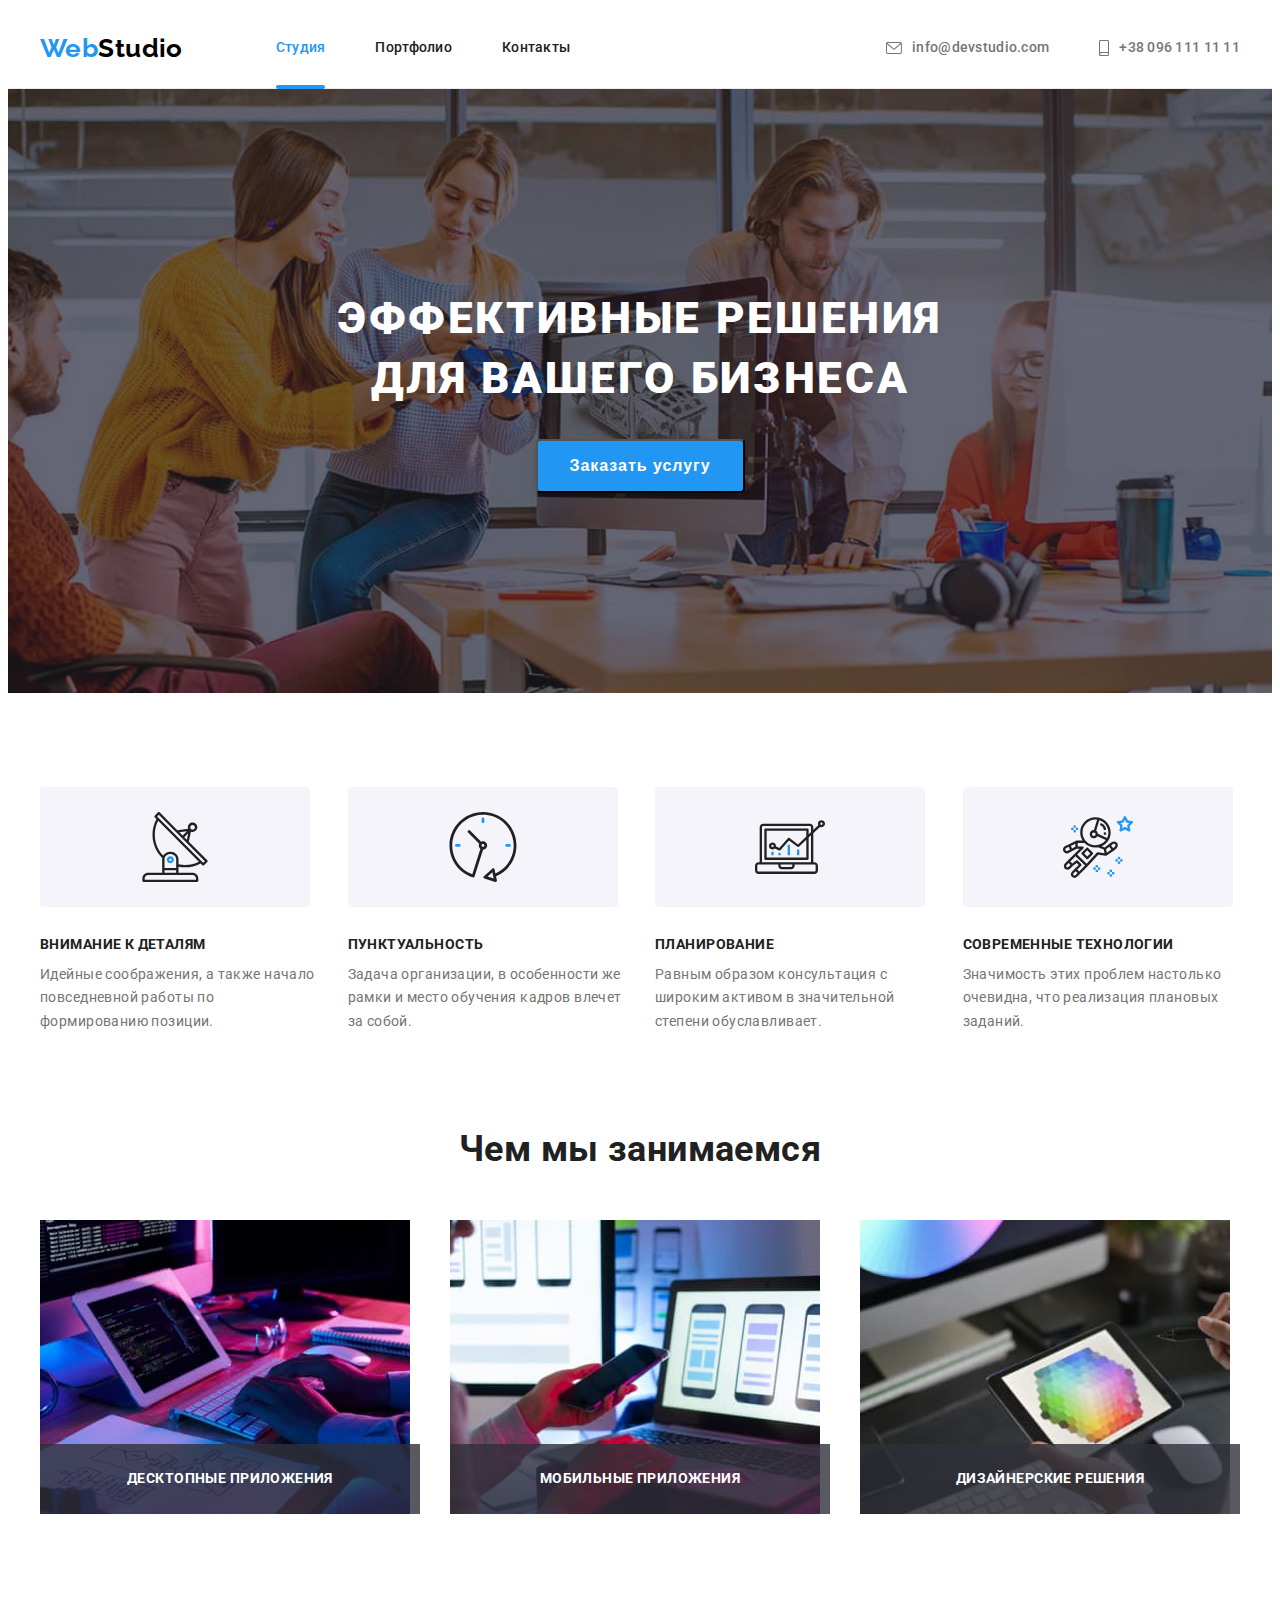
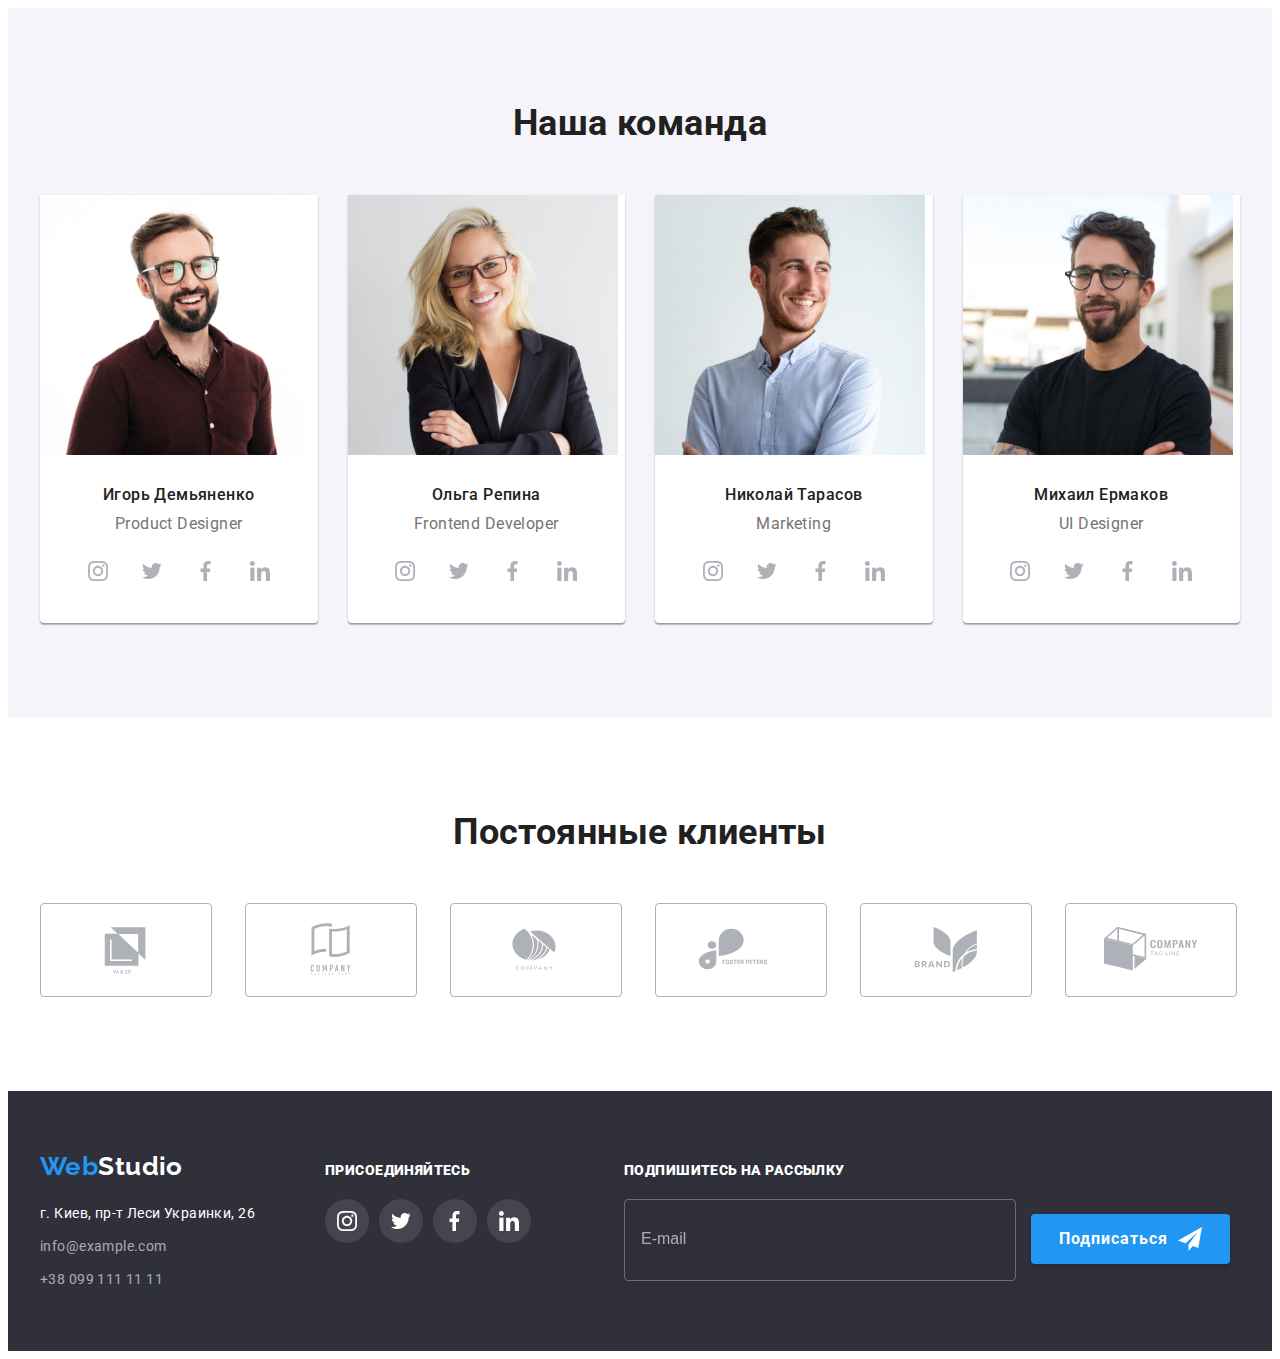
==== index.html @ 6db01004 "add adaptive images" ====
<!DOCTYPE html>
<html lang="ru">
  <head>
    <meta charset="UTF-8" />
    <meta http-equiv="X-UA-Compatible" content="IE=edge" />
    <meta name="viewport" content="width=device-width, initial-scale=1.0" />
    <title>WebStudio</title>
    <link
      rel="stylesheet"
      href="https://cdnjs.cloudflare.com/ajax/libs/animate.css/4.1.1/animate.min.css"
    />
    <link rel="preconnect" href="https://fonts.googleapis.com" />
    <link rel="preconnect" href="https://fonts.gstatic.com" crossorigin />
    <link
      href="https://fonts.googleapis.com/css2?family=Raleway:wght@700&family=Roboto:wght@400;500;700;900&display=swap"
      rel="stylesheet"
    />
    <link
      rel="stylesheet"
      href="https://cdnjs.cloudflare.com/ajax/libs/modern-normalize/1.1.0/modern-normalize.min.css"
      integrity="sha512-wpPYUAdjBVSE4KJnH1VR1HeZfpl1ub8YT/NKx4PuQ5NmX2tKuGu6U/JRp5y+Y8XG2tV+wKQpNHVUX03MfMFn9Q=="
      crossorigin="anonymous"
      referrerpolicy="no-referrer"
    />
    <link rel="stylesheet" href="./css/main.min.css" />
  </head>
  <body>
    <!-- HEADER -->
    <header class="page-header">
      <div class="container">
        <nav class="navigation">
          <a class="header-logo link animate__flip animate__animated" href="#"
            ><span class="accent">Web</span>Studio</a
          >
          <ul class="navigation__list list">
            <li class="navigation__item">
              <a class="navigation__link link active" href="">Студия</a>
            </li>
            <li class="navigation__item">
              <a class="navigation__link link" href="./portfolio.html">Портфолио</a>
            </li>
            <li class="navigation__item"><a class="navigation__link link" href="">Контакты</a></li>
          </ul>
          <ul class="contacts__list list">
            <li class="contacts__item">
              <a class="contacts__link link" href="mailto:info@devstudio.com">
                <svg class="contacts__icon" width="16" height="12">
                  <use href="./sprite.svg#icon-envelope-hover"></use>
                </svg>
                info@devstudio.com
              </a>
            </li>
            <li class="contacts__item">
              <a class="contacts__link link" href="tel:+380961111111">
                <svg class="contacts__icon" width="10" height="16">
                  <use href="./sprite.svg#icon-smartphone"></use>
                </svg>
                +38 096 111 11 11</a
              >
            </li>
          </ul>
        </nav>
      </div>
    </header>

    <main>
      <!-- Hero -->
      <section class="hero">
        <div class="container">
          <h1 class="hero__title">Эффективные решения для вашего бизнеса</h1>
          <button class="hero__btn" type="button" data-modal-open>Заказать услугу</button>
        </div>
      </section>

      <!-- Advantages -->
      <section class="advantages">
        <div class="container">
          <h2 class="visually-hidden">Наши преимущества</h2>
          <ul class="advantages__list list">
            <li class="advantages__item">
              <div class="advantages__icons-box">
                <svg class="advantages__icon">
                  <use href="./sprite.svg#icon-satelite"></use>
                </svg>
              </div>
              <h3 class="advantages__title">Внимание к деталям</h3>
              <p class="advantages__text">
                Идейные соображения, а также начало повседневной работы по формированию позиции.
              </p>
            </li>
            <li class="advantages__item">
              <div class="advantages__icons-box">
                <svg class="advantages__icon">
                  <use href="./sprite.svg#icon-clock"></use>
                </svg>
              </div>
              <h3 class="advantages__title">Пунктуальность</h3>
              <p class="advantages__text">
                Задача организации, в особенности же рамки и место обучения кадров влечет за собой.
              </p>
            </li>
            <li class="advantages__item">
              <div class="advantages__icons-box">
                <svg class="advantages__icon">
                  <use href="./sprite.svg#icon-notebook"></use>
                </svg>
              </div>
              <h3 class="advantages__title">Планирование</h3>
              <p class="advantages__text">
                Равным образом консультация с широким активом в значительной степени обуславливает.
              </p>
            </li>
            <li class="advantages__item">
              <div class="advantages__icons-box">
                <svg class="advantages__icon">
                  <use href="./sprite.svg#icon-astronaut"></use>
                </svg>
              </div>
              <h3 class="advantages__title">Современные технологии</h3>
              <p class="advantages__text">
                Значимость этих проблем настолько очевидна, что реализация плановых заданий.
              </p>
            </li>
          </ul>
        </div>
      </section>

      <!-- work -->
      <section class="work">
        <div class="container">
          <h2 class="section-title">Чем мы занимаемся</h2>
          <ul class="work__list list">
            <li class="work__item">
              <div class="work__img-wrapper">
                <img src="./images/1.jpg" width="370" height="294" alt="Блок схема по коду" />
                <h3 class="work__overlay">Десктопные приложения</h3>
              </div>
            </li>
            <li class="work__item">
              <div class="work__img-wrapper">
                <img src="./images/2.jpg" width="370" height="294" alt="Aнализ" />
                <h3 class="work__overlay">Мобильные приложения</h3>
              </div>
            </li>
            <li class="work__item">
              <div class="work__img-wrapper">
                <img src="./images/3.jpg" width="370" height="294" alt="Цветовая гамма" />
                <h3 class="work__overlay">Дизайнерские решения</h3>
              </div>
            </li>
          </ul>
        </div>
      </section>

      <!-- team -->
      <section class="team section">
        <div class="container">
          <h2 class="section-title">Наша команда</h2>
          <ul class="team__list list">
            <li class="team__item">
              <img src="./images/Ihor.jpg" width="270" height="260" alt="Сотрудник Игорь" />
              <div class="team__wrapper-description">
                <h3 class="team__title">Игорь Демьяненко</h3>
                <p class="team__description" lang="en">Product Designer</p>
                <ul class="team__social-list list">
                  <li class="team__social-list-item">
                    <a href="https://www.instagram.com/" class="team__social-list-link">
                      <svg class="team__social-icon social-icon">
                        <use href="./sprite.svg#icon-instagram"></use>
                      </svg>
                    </a>
                  </li>
                  <li class="team__social-list-item">
                    <a href="https://twitter.com/?lang=uk" class="team__social-list-link">
                      <svg class="team__social-icon social-icon">
                        <use href="./sprite.svg#icon-tvitter"></use>
                      </svg>
                    </a>
                  </li>
                  <li class="team__social-list-item">
                    <a href="https://www.facebook.com/" class="team__social-list-link">
                      <svg class="team__social-icon social-icon">
                        <use href="./sprite.svg#icon-facebook"></use>
                      </svg>
                    </a>
                  </li>
                  <li class="team__social-list-item">
                    <a href="https://www.linkedin.com/" class="team__social-list-link">
                      <svg class="team__social-icon social-icon">
                        <use href="./sprite.svg#icon-linkedin"></use>
                      </svg>
                    </a>
                  </li>
                </ul>
              </div>
            </li>
            <li class="team__item">
              <img src="./images/Olga.jpg" width="270" height="260" alt="Сотрудник Ольга" />
              <div class="team__wrapper-description">
                <h3 class="team__title">Ольга Репина</h3>
                <p class="team__description" lang="en">Frontend Developer</p>
                <ul class="team__social-list list">
                  <li class="team__social-list-item">
                    <a href="https://www.instagram.com" class="team__social-list-link">
                      <svg class="team__social-icon social-icon">
                        <use href="./sprite.svg#icon-instagram"></use>
                      </svg>
                    </a>
                  </li>
                  <li class="team__social-list-item">
                    <a href="https://twitter.com/?lang=uk" class="team__social-list-link">
                      <svg class="team__social-icon social-icon">
                        <use href="./sprite.svg#icon-tvitter"></use>
                      </svg>
                    </a>
                  </li>
                  <li class="team__social-list-item">
                    <a href="https://www.facebook.com/" class="team__social-list-link">
                      <svg class="team__social-icon social-icon">
                        <use href="./sprite.svg#icon-facebook"></use>
                      </svg>
                    </a>
                  </li>
                  <li class="team__social-list-item">
                    <a href="https://www.linkedin.com/" class="team__social-list-link">
                      <svg class="team__social-icon social-icon">
                        <use href="./sprite.svg#icon-linkedin"></use>
                      </svg>
                    </a>
                  </li>
                </ul>
              </div>
            </li>
            <li class="team__item">
              <img src="./images/Nikolay.jpg" width="270" height="260" alt="Сотрудник Николай" />
              <div class="team__wrapper-description">
                <h3 class="team__title">Николай Тарасов</h3>
                <p class="team__description" lang="en">Marketing</p>
                <ul class="team__social-list list">
                  <li class="team__social-list-item">
                    <a href="https://www.instagram.com" class="team__social-list-link">
                      <svg class="team__social-icon social-icon">
                        <use href="./sprite.svg#icon-instagram"></use>
                      </svg>
                    </a>
                  </li>
                  <li class="team__social-list-item">
                    <a href="https://twitter.com/?lang=uk" class="team__social-list-link">
                      <svg class="team__social-icon social-icon">
                        <use href="./sprite.svg#icon-tvitter"></use>
                      </svg>
                    </a>
                  </li>
                  <li class="team__social-list-item">
                    <a href="https://www.facebook.com/" class="team__social-list-link">
                      <svg class="team__social-icon social-icon">
                        <use href="./sprite.svg#icon-facebook"></use>
                      </svg>
                    </a>
                  </li>
                  <li class="team__social-list-item">
                    <a href="https://www.linkedin.com/" class="team__social-list-link">
                      <svg class="team__social-icon social-icon">
                        <use href="./sprite.svg#icon-linkedin"></use>
                      </svg>
                    </a>
                  </li>
                </ul>
              </div>
            </li>
            <li class="team__item">
              <img src="./images/Michael.jpg" width="270" height="260" alt="Сотрудник Михаил" />
              <div class="team__wrapper-description">
                <h3 class="team__title">Михаил Ермаков</h3>
                <p class="team__description" lang="en">UI Designer</p>
                <ul class="team__social-list list">
                  <li class="team__social-list-item">
                    <a href="https://www.instagram.com" class="team__social-list-link">
                      <svg class="team__social-icon social-icon">
                        <use href="./sprite.svg#icon-instagram"></use>
                      </svg>
                    </a>
                  </li>
                  <li class="team__social-list-item">
                    <a href="https://twitter.com/?lang=uk" class="team__social-list-link">
                      <svg class="team__social-icon social-icon">
                        <use href="./sprite.svg#icon-tvitter"></use>
                      </svg>
                    </a>
                  </li>
                  <li class="team__social-list-item">
                    <a href="https://www.facebook.com/" class="team__social-list-link">
                      <svg class="team__social-icon social-icon">
                        <use href="./sprite.svg#icon-facebook"></use>
                      </svg>
                    </a>
                  </li>
                  <li class="team__social-list-item">
                    <a href="https://www.linkedin.com/" class="team__social-list-link">
                      <svg class="team__social-icon social-icon">
                        <use href="./sprite.svg#icon-linkedin"></use>
                      </svg>
                    </a>
                  </li>
                </ul>
              </div>
            </li>
          </ul>
        </div>
      </section>
      <section class="clients section">
        <div class="container">
          <h2 class="section-title">Постоянные клиенты</h2>
          <ul class="clients__list list">
            <li class="clients__item">
              <a href="" class="clients__link">
                <svg class="clients__icon">
                  <use href="./sprite.svg#icon-client1"></use>
                </svg>
              </a>
            </li>
            <li class="clients__item">
              <a href="" class="clients__link">
                <svg class="clients__icon">
                  <use href="./sprite.svg#icon-client2"></use>
                </svg>
              </a>
            </li>
            <li class="clients__item">
              <a href="" class="clients__link">
                <svg class="clients__icon">
                  <use href="./sprite.svg#icon-client3"></use>
                </svg>
              </a>
            </li>
            <li class="clients__item">
              <a href="" class="clients__link">
                <svg class="clients__icon">
                  <use href="./sprite.svg#icon-client4"></use>
                </svg>
              </a>
            </li>
            <li class="clients__item">
              <a href="" class="clients__link">
                <svg class="clients__icon">
                  <use href="./sprite.svg#icon-client5"></use>
                </svg>
              </a>
            </li>
            <li class="clients__item">
              <a href="" class="clients__link">
                <svg class="clients__icon">
                  <use href="./sprite.svg#icon-client6"></use>
                </svg>
              </a>
            </li>
          </ul>
        </div>
      </section>
    </main>

    <!-- footer -->
    <footer class="page-footer">
      <div class="container">
        <div class="footer-main-wrapper">
          <div class="address-wrapper">
            <a class="footer-logo link" href="#"><span class="accent">Web</span>Studio</a>
            <address class="address">
              <ul class="address__list list">
                <li class="address__item">
                  <a
                    class="address__link link"
                    href="https://goo.gl/maps/8jyqS2jRfHhhe97e9"
                    target="_blank"
                    rel="noreferrer noopener"
                    >г. Киев, пр-т Леси Украинки, 26</a
                  >
                </li>

                <li class="address__item">
                  <a class="footer-contacts-link link" href="mailto:info@devstudio.com"
                    >info@example.com</a
                  >
                </li>
                <li class="address__item">
                  <a class="footer-contacts-link link" href="tel:+380961111111"
                    >+38 099 111 11 11</a
                  >
                </li>
              </ul>
            </address>
          </div>
          <div class="footer-social-wrapper">
            <p class="social-title"><b>присоединяйтесь</b></p>
            <ul class="team__social-list list">
              <li class="team__social-list-item">
                <a href="https://www.instagram.com" class="footer-social-link">
                  <svg class="team__social-icon footer-social-icon">
                    <use href="./sprite.svg#icon-instagram"></use>
                  </svg>
                </a>
              </li>
              <li class="team__social-list-item">
                <a href="https://twitter.com/?lang=uk" class="footer-social-link">
                  <svg class="team__social-icon footer-social-icon">
                    <use href="./sprite.svg#icon-tvitter"></use>
                  </svg>
                </a>
              </li>
              <li class="team__social-list-item">
                <a href="https://www.facebook.com/" class="footer-social-link">
                  <svg class="team__social-icon footer-social-icon">
                    <use href="./sprite.svg#icon-facebook"></use>
                  </svg>
                </a>
              </li>
              <li class="team__social-list-item">
                <a href="https://www.linkedin.com/" class="footer-social-link">
                  <svg class="team__social-icon footer-social-icon">
                    <use href="./sprite.svg#icon-linkedin"></use>
                  </svg>
                </a>
              </li>
            </ul>
          </div>
          <div class="footer-subscribe">
            <p class="social-title"><b>Подпишитесь на рассылку</b></p>
            <form class="footer-form">
              <input type="email" name="email" class="footer-form__input" placeholder="E-mail" />
              <button type="submit" class="footer-form__btn">
                Подписаться
                <svg class="footer-form__icon" width="24" height="24">
                  <use href="./sprite.svg#icon-send"></use>
                </svg>
              </button>
            </form>
          </div>
        </div>
      </div>
    </footer>

    <div class="backdrop is-hidden" data-modal>
      <div class="modal-window">
        <button class="modal-close-btn" type="button" data-modal-close>
          <svg class="modal-close-icon" width="18" height="18">
            <use href="./sprite.svg#icon-close"></use>
          </svg>
        </button>
        <form class="contacts-form">
          <p class="form-top-text">Оставьте свои данные, мы вам перезвоним</p>

          <label class="form-label"
            >Имя
            <span class="form-wrapper">
              <input class="form-input" type="text" name="username" minlength="3" required />
              <svg class="form-icon" width="18" height="18">
                <use href="./sprite.svg#icon-form-username"></use>
              </svg>
            </span>
          </label>

          <label class="form-label"
            >Телефон
            <span class="form-wrapper">
              <input class="form-input" type="tel" name="userphone" required />
              <svg class="form-icon" width="18" height="18">
                <use href="./sprite.svg#icon-form-phone"></use>
              </svg>
            </span>
          </label>

          <label class="form-label"
            >Почта
            <span class="form-wrapper">
              <input class="form-input" type="email" name="usermail" required />
              <svg class="form-icon" width="18" height="18">
                <use href="./sprite.svg#icon-form-mail"></use>
              </svg>
            </span>
          </label>
          <label class="form-label-text"
            >Комментарий
            <textarea class="form-about" name="about" placeholder="Введите текст"></textarea>
          </label>
          <label class="form-checkbox">
            <input
              type="checkbox"
              class="form-checkbox-input visually-hidden"
              name="user-policy"
              required
            />
            <span class="checkbox-custom-icon"></span>
            <span class="agree"
              >Соглашаюсь с рассылкой и принимаю
              <a class="modal-form-policy-link" href="#">Условия договора</a></span
            >
          </label>
          <button class="form-button" type="submit">Отправить</button>
        </form>
      </div>
    </div>
    <script src="./js/modal.js"></script>
  </body>
</html>
---- css/main.min.css ----
:root{--primary-background-color: #ffffff;--secondary-background-color: #f5f4fa;--accent-color: #2196f3;--text-color: #757575;--title-color: #212121;--white-text-color: #ffffff;--black-text-color: #000000;--hero-footer-background-color: #2f303a;--body-color: #e5e5e5;--fill-svg: #afb1b8}body{font-family:'Roboto', sans-serif;background-color:var(--primary-background-color);color:var(--text-color);font-weight:400;font-size:14px;line-height:1.71;letter-spacing:0.03em}img{display:block}.list{list-style:none}.link{text-decoration:none}h1,h2,h3,h4,h5,h6,p{margin-top:0;margin-bottom:0}ul,ol{margin-top:0;margin-bottom:0;padding-left:0}.section{padding-top:94px;padding-bottom:94px}.container{width:1200px;padding-left:15px;padding-right:15px;margin:0 auto}.visually-hidden{position:absolute;width:1px;height:1px;margin:-1px;border:0;padding:0;white-space:nowrap;clip-path:inset(100%);clip:rect(0 0 0 0);overflow:hidden}.section-title{font-weight:700;font-size:36px;line-height:1.17;text-align:center;color:var(--title-color);margin-bottom:50px}.social-title{font-weight:700;font-size:14px;line-height:1.14;letter-spacing:0.03em;text-transform:uppercase;color:var(--primary-background-color);margin-bottom:20px}.page-header{border-bottom:1px solid #ececec;background-color:var(--primary-background-color)}.accent{color:var(--accent-color)}.navigation{display:flex;align-items:center}.header-logo{font-family:'Raleway', sans-serif;font-weight:700;font-size:26px;line-height:1.19;color:var(--black-text-color);margin-right:93px}.navigation__list{display:flex}.navigation__item:not(:last-child){margin-right:50px}.navigation__link{font-weight:500;line-height:1.14;letter-spacing:0.02em;color:var(--title-color);display:block;padding-top:32px;padding-bottom:32px;position:relative;transition:color 250ms cubic-bezier(0.4, 0, 0.2, 1)}.navigation__link:hover,.navigation__link:focus{color:var(--accent-color)}.contacts__list{display:flex;margin-left:auto}.contacts__link{font-weight:500;font-size:14px;line-height:1.14;letter-spacing:0.02em;color:var(--text-color);padding-top:32px;padding-bottom:32px;display:flex;align-items:center;transition:color 250ms cubic-bezier(0.4, 0, 0.2, 1)}.contacts__link:hover,.contacts__link:focus{color:var(--accent-color)}.contacts__item:not(:last-child){margin-right:50px}.contacts__icon{margin-right:10px;fill:var(--text-color);transition:fill 250ms cubic-bezier(0.4, 0, 0.2, 1)}.contacts__link:hover .contacts__icon,.contacts__link:focus .contacts__icon{fill:var(--accent-color)}.active{color:var(--accent-color)}.active::after{content:'';display:block;position:absolute;width:100%;height:4px;background-color:var(--accent-color);border-radius:2px;bottom:-1px;left:0}.hero{background-color:var(--hero-footer-background-color);text-align:center;padding-top:200px;padding-bottom:200px;background-image:linear-gradient(rgba(47,48,58,0.4), rgba(47,48,58,0.4)),url(../images/hero-background.jpg);background-repeat:no-repeat;background-position:center;background-size:cover}.hero__title{font-weight:900;font-size:44px;line-height:1.36;text-align:center;letter-spacing:0.06em;text-transform:uppercase;color:var(--white-text-color);max-width:696px;margin:0 auto 30px}.hero__btn{background-color:var(--accent-color);font-weight:700;font-size:16px;line-height:1.87;text-align:center;letter-spacing:0.06em;color:var(--white-text-color);cursor:pointer;padding:10px 32px;border-radius:4px;box-shadow:0px 4px 4px rgba(0,0,0,0.15);transition:background-color 250ms cubic-bezier(0.4, 0, 0.2, 1)}.hero__btn:hover,.hero__btn:focus{background-color:#188ce8}.advantages{padding-top:94px;padding-bottom:47px;background-color:var(--primary-background-color)}.advantages__list{display:flex;align-items:center;flex-wrap:wrap;margin-left:-30px;margin-top:-30px}.advantages__item{flex-basis:calc((100% - 120px) / 4);margin-left:30px;margin-top:30px}.advantages__icons-box{display:flex;justify-content:center;align-items:center;width:270px;height:120px;margin-bottom:30px;border-radius:4px;background-color:#f5f4fa}.advantages__icon{width:70px;height:70px}.advantages__title{font-size:14px;font-weight:700;line-height:1.14;text-transform:uppercase;color:var(--title-color);margin-bottom:10px}.work{padding-top:47px;padding-bottom:94px;background-color:var(--primary-background-color)}.work__list{display:flex;flex-wrap:wrap;margin-left:-30px;margin-top:-30px}.work__item{flex-basis:calc((100% - 90px) / 3);margin-left:30px;margin-top:30px}.work__img-wrapper{position:relative}.work__overlay{font-family:'Roboto', sans-serif;font-weight:700;font-size:14px;line-height:1.14;text-transform:uppercase;color:var(--primary-background-color);position:absolute;display:flex;justify-content:center;align-items:center;height:70px;width:100%;bottom:0;left:0;background-color:rgba(47,48,58,0.8)}.team{background-color:var(--secondary-background-color)}.team__list{display:flex;flex-wrap:wrap;margin-left:-30px;margin-top:-30px}.team__item{flex-basis:calc((100% - 120px) / 4);margin-left:30px;margin-top:30px;background-color:var(--primary-background-color);box-shadow:0px 1px 3px rgba(0,0,0,0.12),0px 1px 1px rgba(0,0,0,0.14),0px 2px 1px rgba(0,0,0,0.2);border-radius:0px 0px 4px 4px}.team__wrapper-description{padding-top:30px;padding-bottom:30px}.team__title{font-weight:500;font-size:16px;line-height:1.19;text-align:center;color:var(--title-color);margin-bottom:10px}.team__description{font-size:16px;line-height:1.19;text-align:center;margin-bottom:16px}.team__social-list-link{width:44px;height:44px;border-radius:50%;background-color:var(--primary-background-color);display:flex;align-items:center;justify-content:center;transition:background-color 250ms cubic-bezier(0.4, 0, 0.2, 1)}.team__social-list-link:hover,.team__social-list-link:focus{background-color:var(--accent-color)}.team__social-list{display:flex;align-items:center;justify-content:center}.team__social-list-item:not(:last-child){margin-right:10px}.team__social-icon{width:20px;height:20px;fill:var(--fill-svg);transition:fill 250ms cubic-bezier(0.4, 0, 0.2, 1)}.team__social-list-link:hover .team__social-icon,.team__social-list-link:focus .team__social-icon{fill:var(--primary-background-color)}.clients__list{display:flex;flex-wrap:wrap;margin-top:-30px;margin-left:-30px}.clients__item{flex-basis:calc((100% - 180px) / 6);margin-top:30px;margin-left:30px}.clients__link{display:flex;justify-content:center;align-items:center;width:170px;height:92px;border:1px solid #afb1b8;border-radius:4px;transition:border-color 250ms cubic-bezier(0.4, 0, 0.2, 1)}.clients__link:hover,.clients__link:focus{border:1px solid var(--accent-color)}.clients__icon{fill:#afb1b8;width:106px;height:60px;transition:fill 250ms cubic-bezier(0.4, 0, 0.2, 1)}.clients__link:hover .clients__icon,.clients__link:focus .clients__icon{fill:var(--accent-color)}.footer-main-wrapper{display:flex;align-items:baseline}.address-wrapper{margin-right:70px}.footer-social-wrapper{margin-right:93px}.footer-logo{font-family:'Raleway', sans-serif;font-weight:700;font-size:26px;line-height:1.19;color:var(--white-text-color);margin-bottom:20px;display:block}.page-footer{background-color:var(--hero-footer-background-color);padding-top:60px;padding-bottom:60px}.address{font-style:normal;margin-top:20px}.address__item:not(:last-child){margin-bottom:9px}.address__link{line-height:1.71;color:var(--white-text-color);display:block;transition:color 250ms cubic-bezier(0.4, 0, 0.2, 1)}.address__link:hover,.address__link:focus{color:var(--accent-color)}.footer-contacts-link{line-height:1.71;color:rgba(255,255,255,0.6);display:block;transition:color 250ms cubic-bezier(0.4, 0, 0.2, 1)}.footer-contacts-link:hover,.footer-contacts-link:focus{color:var(--accent-color)}.footer-social-icon{fill:var(--primary-background-color)}.footer-social-link{width:44px;height:44px;border-radius:50%;background-color:var(--primary-background-color);display:flex;align-items:center;justify-content:center;background-color:rgba(255,255,255,0.1);transition:background-color 250ms cubic-bezier(0.4, 0, 0.2, 1)}.footer-social-link:hover,.footer-social-link:focus{background-color:var(--accent-color)}.footer-form__input{width:358px;height:50px;color:var(--primary-background-color);border:1px solid rgba(255,255,255,0.3);background-color:transparent;filter:drop-shadow(0px 4px 4px rgba(0,0,0,0.15));border-radius:4px;padding:15px 16px;margin-right:12px}.footer-form__input::placeholder{font-weight:400;font-size:16px;line-height:1.25;color:rgba(255,255,255,0.6)}.footer-form__btn{background-color:var(--accent-color);box-shadow:0px 4px 4px rgba(0,0,0,0.15);border-radius:4px;padding:10px 28px;font-family:'Roboto', sans-serif;font-weight:700;font-size:16px;line-height:1.88;text-align:center;letter-spacing:0.06em;color:var(--primary-background-color);cursor:pointer;display:inline-flex;justify-content:center;align-items:center;transition:background-color 250ms cubic-bezier(0.4, 0, 0.2, 1);border:0}.footer-form__btn:hover,.footer-form__btn:focus{background-color:#188ce8}.footer-form__icon{margin-left:10px}.filters{display:flex;justify-content:center;margin-bottom:50px}.filters__item:not(:last-child){margin-right:8px}.filters__btn{font-weight:500;font-size:16px;line-height:1.6;text-align:center;color:var(--title-color);background-color:var(--secondary-background-color);border-radius:4px;cursor:pointer;border:0;padding:6px 22px;transition:color 250ms cubic-bezier(0.4, 0, 0.2, 1),background-color 250ms cubic-bezier(0.4, 0, 0.2, 1),box-shadow 250ms cubic-bezier(0.4, 0, 0.2, 1)}.filters__btn:hover,.filters__btn:focus{background-color:var(--accent-color);color:var(--white-text-color);box-shadow:0px 3px 1px rgba(0,0,0,0.1),0px 1px 2px rgba(0,0,0,0.08),0px 2px 2px rgba(0,0,0,0.12)}.projects{display:flex;flex-wrap:wrap;margin-left:-30px;margin-top:-30px}.projects__item{flex-basis:calc((100% - 270px) / 9);margin-left:30px;margin-top:30px}.projects__link{display:block;transition:box-shadow 250ms cubic-bezier(0.4, 0, 0.2, 1)}.projects__link:hover,.projects__link:focus{box-shadow:0px 1px 1px rgba(0,0,0,0.12),1px 4px 6px rgba(0,0,0,0.16),0px 4px 4px rgba(0,0,0,0.06)}.projects-image-wrapper{position:relative;overflow:hidden}.image-overlay{position:absolute;background-color:rgba(33,150,243,0.9);font-family:'Roboto', sans-serif;font-weight:400;font-size:18px;line-height:1.56;padding:63px 24px;letter-spacing:0.03em;width:100%;top:0;left:0;overflow:auto;color:var(--primary-background-color);transform:translateY(100%);transition:transform 250ms cubic-bezier(0.4, 0, 0.2, 1)}.projects__link:hover .image-overlay,.projects__link:focus .image-overlay{transform:translateY(0%)}.projects__title{font-weight:700;font-size:18px;line-height:2;letter-spacing:0.06em;color:var(--title-color)}.projects__desc{font-size:16px;line-height:1.9;color:var(--text-color)}.projects__desc-container{padding:20px 24px;border:1px solid #eeeeee;border-top:0}.backdrop{width:100vw;height:100vh;position:fixed;background-color:rgba(0,0,0,0.2);top:0;left:0;z-index:100;transition:opacity 250ms cubic-bezier(0.4, 0, 0.2, 1),visibility 250ms cubic-bezier(0.4, 0, 0.2, 1)}.modal-window{width:528px;height:581px;border-radius:4px;background-color:var(--primary-background-color);position:absolute;left:50%;top:50%;transform:translate(-50%, -50%);box-shadow:0px 1px 3px rgba(0,0,0,0.12),0px 1px 1px rgba(0,0,0,0.14),0px 2px 1px rgba(0,0,0,0.2);padding:40px}.modal-close-btn{width:30px;height:30px;border:1px solid rgba(0,0,0,0.1);background-color:transparent;border-radius:50%;cursor:pointer;position:absolute;top:8px;right:8px;padding:0;display:flex;justify-content:center;align-items:center}.modal-close-icon{transition:fill 250ms cubic-bezier(0.4, 0, 0.2, 1)}.modal-close-icon:hover,.modal-close-icon:focus{fill:var(--accent-color)}.is-hidden{opacity:0;visibility:hidden;pointer-events:none}.contacts-form{width:448px;display:flex;flex-direction:column}.form-top-text{font-family:'Roboto';font-weight:700;font-size:20px;line-height:1.15;text-align:center;color:var(--title-color);margin-bottom:12px}.form-wrapper{position:relative;display:block;margin-top:4px}.form-input{width:100%;height:40px;border:1px solid rgba(33,33,33,0.2);padding-left:42px;border-radius:4px;transition:border-color 250ms cubic-bezier(0.4, 0, 0.2, 1)}.form-input:focus{border-color:var(--accent-color);outline:none}.form-label{font-weight:400;font-size:12px;line-height:1.17;letter-spacing:0.01em;margin-bottom:10px;color:var(--text-color)}.form-label-text{margin-bottom:20px;font-size:12px;line-height:1.17;letter-spacing:0.01em}.form-icon{position:absolute;top:50%;left:12px;transform:translateY(-50%);fill:var(--title-color);transition:fill 250ms cubic-bezier(0.4, 0, 0.2, 1)}.form-input:focus+.form-icon{color:var(--accent-color)}.form-about{height:120px;width:100%;border:1px solid rgba(33,33,33,0.2);border-radius:4px;resize:none;padding:12px 16px;margin-top:4px;transition:border-color 250ms cubic-bezier(0.4, 0, 0.2, 1)}.form-about:focus{border-color:var(--accent-color);outline:none}.form-about::placeholder{font-weight:400;font-size:14px;line-height:1.14;letter-spacing:0.01em;color:rgba(117,117,117,0.5)}.agree{font-weight:400;font-size:14px;line-height:1.71;color:var(--text-color)}.modal-form-policy-link{color:var(--accent-color)}.form-checkbox{display:flex;align-items:center;justify-content:center;margin-bottom:30px;cursor:pointer}.checkbox-custom-icon{display:block;width:16px;height:15px;border:2px solid var(--title-color);border-radius:2px;margin-right:8px;transition:border-color 250ms cubic-bezier(0.4, 0, 0.2, 1),background-color 250ms cubic-bezier(0.4, 0, 0.2, 1)}.form-checkbox-input:focus+.checkbox-custom-icon{border-color:var(--accent-color)}.form-checkbox-input:checked+.checkbox-custom-icon{background-color:var(--accent-color);background-image:url(../images/check.svg);background-repeat:no-repeat;background-position:50% 50%;border-color:var(--accent-color);border-radius:2px}.form-button{font-family:'Roboto', sans-serif;cursor:pointer;font-weight:700;font-size:16px;line-height:1.87;border-radius:4px;padding:10px 55px;background-color:var(--accent-color);border:0;letter-spacing:0.06em;color:var(--primary-background-color);align-self:center;box-shadow:0px 4px 4px rgba(0,0,0,0.15);transition:background-color 250ms cubic-bezier(0.4, 0, 0.2, 1),box-shadow 250ms cubic-bezier(0.4, 0, 0.2, 1)}.form-button:hover,.form-button:focus{background-color:#188ce8;box-shadow:0px 4px 4px rgba(0,0,0,0.15)}
/*# sourceMappingURL=main.min.css.map */
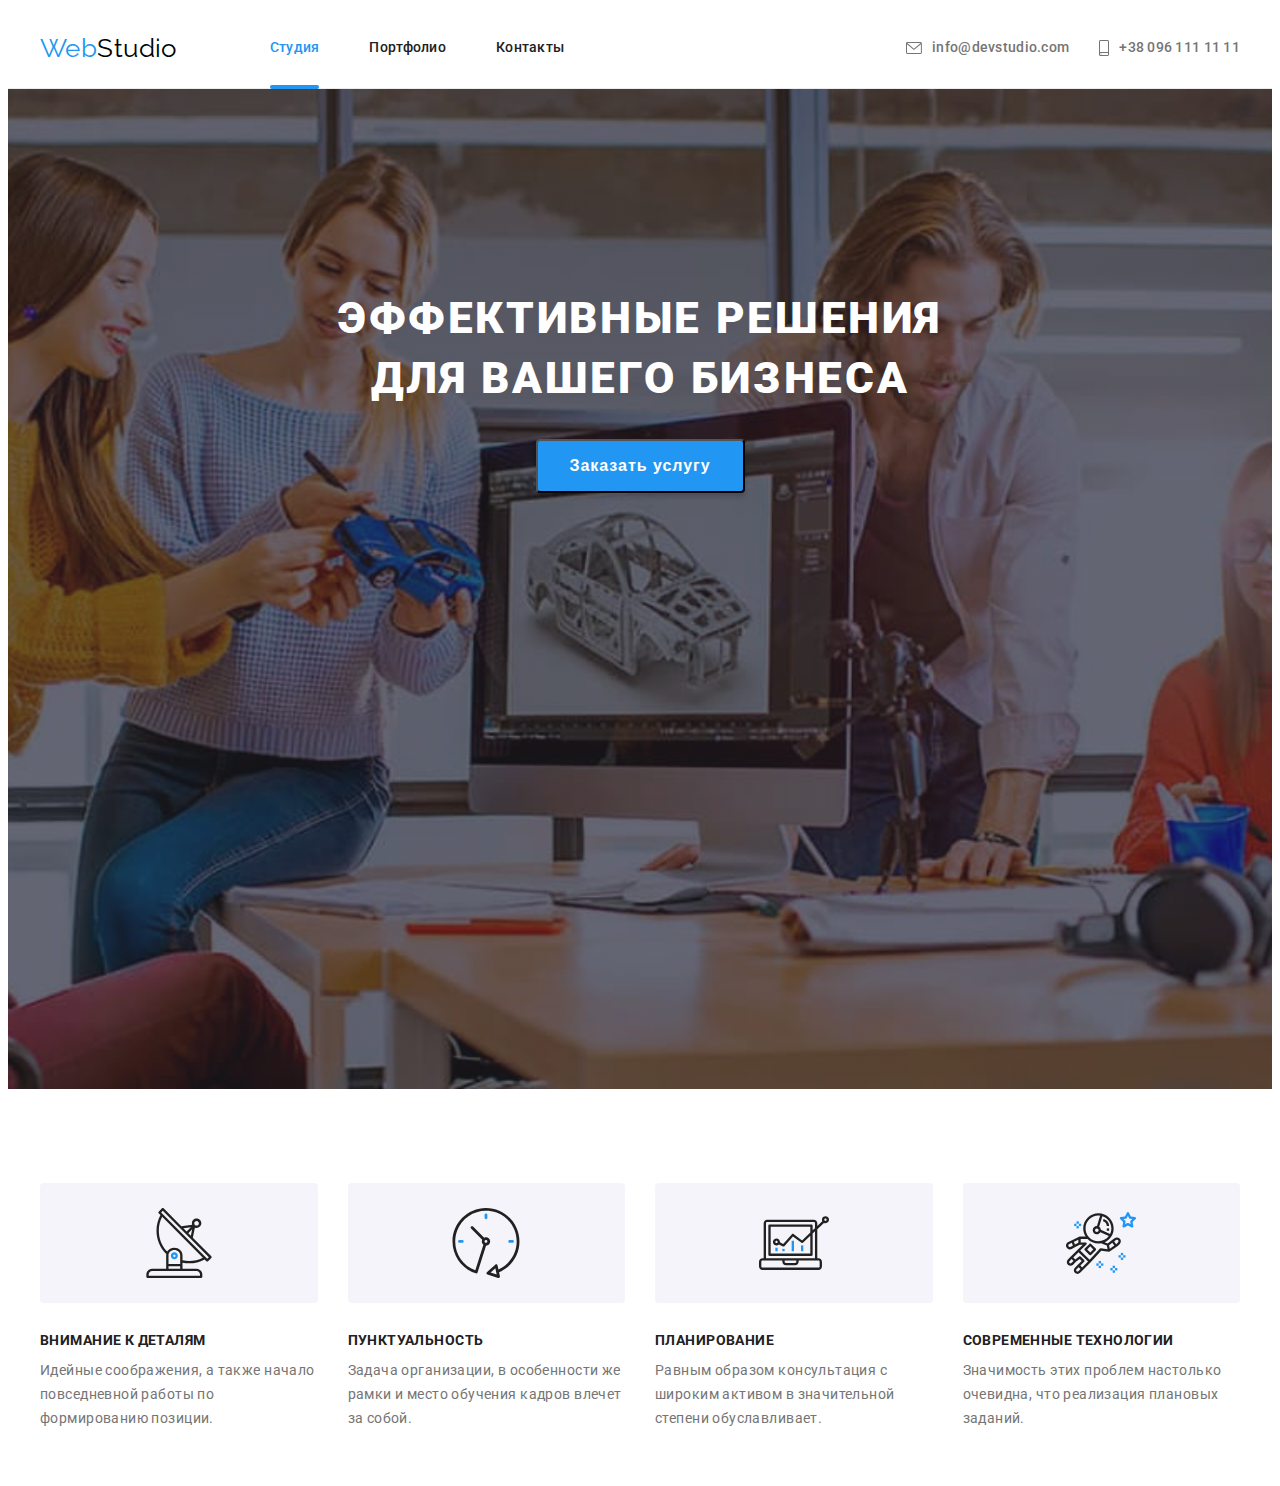
==== commit 4d6a60b1: "Adaptation header, hero, features section" ====
--- a/index.html
+++ b/index.html
@@ -27,7 +27,7 @@
   <body>
     <!-- HEADER -->
     <header class="page-header">
-      <div class="container">
+      <div class="container header_container">
         <nav class="navigation">
           <a class="header-logo link animate__flip animate__animated" href="#"
             ><span class="accent">Web</span>Studio</a
@@ -41,25 +41,103 @@
             </li>
             <li class="navigation__item"><a class="navigation__link link" href="">Контакты</a></li>
           </ul>
-          <ul class="contacts__list list">
-            <li class="contacts__item">
-              <a class="contacts__link link" href="mailto:info@devstudio.com">
-                <svg class="contacts__icon" width="16" height="12">
-                  <use href="./sprite.svg#icon-envelope-hover"></use>
-                </svg>
-                info@devstudio.com
-              </a>
-            </li>
-            <li class="contacts__item">
-              <a class="contacts__link link" href="tel:+380961111111">
-                <svg class="contacts__icon" width="10" height="16">
-                  <use href="./sprite.svg#icon-smartphone"></use>
-                </svg>
-                +38 096 111 11 11</a
+        </nav>
+
+        <!-- Mobile button -->
+
+        <button class="header__mobile-btn" type="button" data-menu-button>
+          <svg class="header__mobile-icon">
+            <use href="./sprite.svg#icon-menu_24px"></use>
+          </svg>
+        </button>
+
+        <!-- Contacts -->
+        <ul class="contacts__list list">
+          <li class="contacts__item">
+            <a class="contacts__link link" href="mailto:info@devstudio.com">
+              <svg class="contacts__icon" width="16" height="12">
+                <use href="./sprite.svg#icon-envelope-hover"></use>
+              </svg>
+              info@devstudio.com
+            </a>
+          </li>
+          <li class="contacts__item">
+            <a class="contacts__link link" href="tel:+380961111111">
+              <svg class="contacts__icon" width="10" height="16">
+                <use href="./sprite.svg#icon-smartphone"></use>
+              </svg>
+              +38 096 111 11 11</a
+            >
+          </li>
+        </ul>
+      </div>
+      <div class="mobile" data-menu>
+        <div class="container mobile__container">
+          <button type="button" class="mobile__close-btn" data-menu-close>
+            <svg class="mobile__close-icon" width="18" height="18">
+              <use href="./sprite.svg#icon-close_24px"></use>
+            </svg>
+          </button>
+          <ul class="mobile__nav list">
+            <li class="mobile__nav-item">
+              <a href="./index.html" class="mobile__nav-link link active">Студия</a>
+            </li>
+            <li class="mobile__nav-item">
+              <a href="./portfolio.html" class="mobile__nav-link link">Портфолио</a>
+            </li>
+            <li class="mobile__nav-item">
+              <a href="" class="mobile__nav-link link">Контакты</a>
+            </li>
+          </ul>
+          <ul class="mobile__contacts list">
+            <li class="mobile__contacts-item">
+              <a class="mobile__contacts-link link" href="tel:+380961111111">+38 096 111 11 11</a>
+            </li>
+            <li class="mobile__contacts-item">
+              <a class="mobile__contacts-link link" href="mailto:info@devstudio.com"
+                >info@devstudio.com</a
               >
             </li>
           </ul>
-        </nav>
+          <ul class="mobile__social list">
+            <li class="mobile__social-item">
+              <a
+                class="mobile__social-link link"
+                href="https://www.instagram.com/"
+                target="_blank"
+                rel="noreferrer noopener"
+                >Instagram</a
+              >
+            </li>
+            <li class="mobile__social-item">
+              <a
+                class="mobile__social-link link"
+                href="https://www.twitter.com/"
+                target="_blank"
+                rel="noreferrer noopener"
+                >Twitter</a
+              >
+            </li>
+            <li class="mobile__social-item">
+              <a
+                class="mobile__social-link link"
+                href="https://www.facebook.com/"
+                target="_blank"
+                rel="noreferrer noopener"
+                >Facebook</a
+              >
+            </li>
+            <li class="mobile__social-item">
+              <a
+                class="mobile__social-link link"
+                href="https://www.linkedin.com/"
+                target="_blank"
+                rel="noreferrer noopener"
+                >LinkedIn</a
+              >
+            </li>
+          </ul>
+        </div>
       </div>
     </header>
 
@@ -73,7 +151,7 @@
       </section>
 
       <!-- Advantages -->
-      <section class="advantages">
+      <section class="advantages section">
         <div class="container">
           <h2 class="visually-hidden">Наши преимущества</h2>
           <ul class="advantages__list list">
@@ -126,7 +204,7 @@
       </section>
 
       <!-- work -->
-      <section class="work">
+      <!-- <section class="work">
         <div class="container">
           <h2 class="section-title">Чем мы занимаемся</h2>
           <ul class="work__list list">
@@ -150,10 +228,10 @@
             </li>
           </ul>
         </div>
-      </section>
+      </section> -->
 
       <!-- team -->
-      <section class="team section">
+      <!-- <section class="team section">
         <div class="container">
           <h2 class="section-title">Наша команда</h2>
           <ul class="team__list list">
@@ -356,11 +434,11 @@
             </li>
           </ul>
         </div>
-      </section>
+      </section> -->
     </main>
 
     <!-- footer -->
-    <footer class="page-footer">
+    <!-- <footer class="page-footer">
       <div class="container">
         <div class="footer-main-wrapper">
           <div class="address-wrapper">
@@ -437,7 +515,7 @@
           </div>
         </div>
       </div>
-    </footer>
+    </footer>  -->
 
     <div class="backdrop is-hidden" data-modal>
       <div class="modal-window">
@@ -500,5 +578,6 @@
       </div>
     </div>
     <script src="./js/modal.js"></script>
+    <script src="./js/burger-menu.js"></script>
   </body>
 </html>
--- a/css/main.min.css
+++ b/css/main.min.css
@@ -1,2 +1,2 @@
-:root{--primary-background-color: #ffffff;--secondary-background-color: #f5f4fa;--accent-color: #2196f3;--text-color: #757575;--title-color: #212121;--white-text-color: #ffffff;--black-text-color: #000000;--hero-footer-background-color: #2f303a;--body-color: #e5e5e5;--fill-svg: #afb1b8}body{font-family:'Roboto', sans-serif;background-color:var(--primary-background-color);color:var(--text-color);font-weight:400;font-size:14px;line-height:1.71;letter-spacing:0.03em}img{display:block}.list{list-style:none}.link{text-decoration:none}h1,h2,h3,h4,h5,h6,p{margin-top:0;margin-bottom:0}ul,ol{margin-top:0;margin-bottom:0;padding-left:0}.section{padding-top:94px;padding-bottom:94px}.container{width:1200px;padding-left:15px;padding-right:15px;margin:0 auto}.visually-hidden{position:absolute;width:1px;height:1px;margin:-1px;border:0;padding:0;white-space:nowrap;clip-path:inset(100%);clip:rect(0 0 0 0);overflow:hidden}.section-title{font-weight:700;font-size:36px;line-height:1.17;text-align:center;color:var(--title-color);margin-bottom:50px}.social-title{font-weight:700;font-size:14px;line-height:1.14;letter-spacing:0.03em;text-transform:uppercase;color:var(--primary-background-color);margin-bottom:20px}.page-header{border-bottom:1px solid #ececec;background-color:var(--primary-background-color)}.accent{color:var(--accent-color)}.navigation{display:flex;align-items:center}.header-logo{font-family:'Raleway', sans-serif;font-weight:700;font-size:26px;line-height:1.19;color:var(--black-text-color);margin-right:93px}.navigation__list{display:flex}.navigation__item:not(:last-child){margin-right:50px}.navigation__link{font-weight:500;line-height:1.14;letter-spacing:0.02em;color:var(--title-color);display:block;padding-top:32px;padding-bottom:32px;position:relative;transition:color 250ms cubic-bezier(0.4, 0, 0.2, 1)}.navigation__link:hover,.navigation__link:focus{color:var(--accent-color)}.contacts__list{display:flex;margin-left:auto}.contacts__link{font-weight:500;font-size:14px;line-height:1.14;letter-spacing:0.02em;color:var(--text-color);padding-top:32px;padding-bottom:32px;display:flex;align-items:center;transition:color 250ms cubic-bezier(0.4, 0, 0.2, 1)}.contacts__link:hover,.contacts__link:focus{color:var(--accent-color)}.contacts__item:not(:last-child){margin-right:50px}.contacts__icon{margin-right:10px;fill:var(--text-color);transition:fill 250ms cubic-bezier(0.4, 0, 0.2, 1)}.contacts__link:hover .contacts__icon,.contacts__link:focus .contacts__icon{fill:var(--accent-color)}.active{color:var(--accent-color)}.active::after{content:'';display:block;position:absolute;width:100%;height:4px;background-color:var(--accent-color);border-radius:2px;bottom:-1px;left:0}.hero{background-color:var(--hero-footer-background-color);text-align:center;padding-top:200px;padding-bottom:200px;background-image:linear-gradient(rgba(47,48,58,0.4), rgba(47,48,58,0.4)),url(../images/hero-background.jpg);background-repeat:no-repeat;background-position:center;background-size:cover}.hero__title{font-weight:900;font-size:44px;line-height:1.36;text-align:center;letter-spacing:0.06em;text-transform:uppercase;color:var(--white-text-color);max-width:696px;margin:0 auto 30px}.hero__btn{background-color:var(--accent-color);font-weight:700;font-size:16px;line-height:1.87;text-align:center;letter-spacing:0.06em;color:var(--white-text-color);cursor:pointer;padding:10px 32px;border-radius:4px;box-shadow:0px 4px 4px rgba(0,0,0,0.15);transition:background-color 250ms cubic-bezier(0.4, 0, 0.2, 1)}.hero__btn:hover,.hero__btn:focus{background-color:#188ce8}.advantages{padding-top:94px;padding-bottom:47px;background-color:var(--primary-background-color)}.advantages__list{display:flex;align-items:center;flex-wrap:wrap;margin-left:-30px;margin-top:-30px}.advantages__item{flex-basis:calc((100% - 120px) / 4);margin-left:30px;margin-top:30px}.advantages__icons-box{display:flex;justify-content:center;align-items:center;width:270px;height:120px;margin-bottom:30px;border-radius:4px;background-color:#f5f4fa}.advantages__icon{width:70px;height:70px}.advantages__title{font-size:14px;font-weight:700;line-height:1.14;text-transform:uppercase;color:var(--title-color);margin-bottom:10px}.work{padding-top:47px;padding-bottom:94px;background-color:var(--primary-background-color)}.work__list{display:flex;flex-wrap:wrap;margin-left:-30px;margin-top:-30px}.work__item{flex-basis:calc((100% - 90px) / 3);margin-left:30px;margin-top:30px}.work__img-wrapper{position:relative}.work__overlay{font-family:'Roboto', sans-serif;font-weight:700;font-size:14px;line-height:1.14;text-transform:uppercase;color:var(--primary-background-color);position:absolute;display:flex;justify-content:center;align-items:center;height:70px;width:100%;bottom:0;left:0;background-color:rgba(47,48,58,0.8)}.team{background-color:var(--secondary-background-color)}.team__list{display:flex;flex-wrap:wrap;margin-left:-30px;margin-top:-30px}.team__item{flex-basis:calc((100% - 120px) / 4);margin-left:30px;margin-top:30px;background-color:var(--primary-background-color);box-shadow:0px 1px 3px rgba(0,0,0,0.12),0px 1px 1px rgba(0,0,0,0.14),0px 2px 1px rgba(0,0,0,0.2);border-radius:0px 0px 4px 4px}.team__wrapper-description{padding-top:30px;padding-bottom:30px}.team__title{font-weight:500;font-size:16px;line-height:1.19;text-align:center;color:var(--title-color);margin-bottom:10px}.team__description{font-size:16px;line-height:1.19;text-align:center;margin-bottom:16px}.team__social-list-link{width:44px;height:44px;border-radius:50%;background-color:var(--primary-background-color);display:flex;align-items:center;justify-content:center;transition:background-color 250ms cubic-bezier(0.4, 0, 0.2, 1)}.team__social-list-link:hover,.team__social-list-link:focus{background-color:var(--accent-color)}.team__social-list{display:flex;align-items:center;justify-content:center}.team__social-list-item:not(:last-child){margin-right:10px}.team__social-icon{width:20px;height:20px;fill:var(--fill-svg);transition:fill 250ms cubic-bezier(0.4, 0, 0.2, 1)}.team__social-list-link:hover .team__social-icon,.team__social-list-link:focus .team__social-icon{fill:var(--primary-background-color)}.clients__list{display:flex;flex-wrap:wrap;margin-top:-30px;margin-left:-30px}.clients__item{flex-basis:calc((100% - 180px) / 6);margin-top:30px;margin-left:30px}.clients__link{display:flex;justify-content:center;align-items:center;width:170px;height:92px;border:1px solid #afb1b8;border-radius:4px;transition:border-color 250ms cubic-bezier(0.4, 0, 0.2, 1)}.clients__link:hover,.clients__link:focus{border:1px solid var(--accent-color)}.clients__icon{fill:#afb1b8;width:106px;height:60px;transition:fill 250ms cubic-bezier(0.4, 0, 0.2, 1)}.clients__link:hover .clients__icon,.clients__link:focus .clients__icon{fill:var(--accent-color)}.footer-main-wrapper{display:flex;align-items:baseline}.address-wrapper{margin-right:70px}.footer-social-wrapper{margin-right:93px}.footer-logo{font-family:'Raleway', sans-serif;font-weight:700;font-size:26px;line-height:1.19;color:var(--white-text-color);margin-bottom:20px;display:block}.page-footer{background-color:var(--hero-footer-background-color);padding-top:60px;padding-bottom:60px}.address{font-style:normal;margin-top:20px}.address__item:not(:last-child){margin-bottom:9px}.address__link{line-height:1.71;color:var(--white-text-color);display:block;transition:color 250ms cubic-bezier(0.4, 0, 0.2, 1)}.address__link:hover,.address__link:focus{color:var(--accent-color)}.footer-contacts-link{line-height:1.71;color:rgba(255,255,255,0.6);display:block;transition:color 250ms cubic-bezier(0.4, 0, 0.2, 1)}.footer-contacts-link:hover,.footer-contacts-link:focus{color:var(--accent-color)}.footer-social-icon{fill:var(--primary-background-color)}.footer-social-link{width:44px;height:44px;border-radius:50%;background-color:var(--primary-background-color);display:flex;align-items:center;justify-content:center;background-color:rgba(255,255,255,0.1);transition:background-color 250ms cubic-bezier(0.4, 0, 0.2, 1)}.footer-social-link:hover,.footer-social-link:focus{background-color:var(--accent-color)}.footer-form__input{width:358px;height:50px;color:var(--primary-background-color);border:1px solid rgba(255,255,255,0.3);background-color:transparent;filter:drop-shadow(0px 4px 4px rgba(0,0,0,0.15));border-radius:4px;padding:15px 16px;margin-right:12px}.footer-form__input::placeholder{font-weight:400;font-size:16px;line-height:1.25;color:rgba(255,255,255,0.6)}.footer-form__btn{background-color:var(--accent-color);box-shadow:0px 4px 4px rgba(0,0,0,0.15);border-radius:4px;padding:10px 28px;font-family:'Roboto', sans-serif;font-weight:700;font-size:16px;line-height:1.88;text-align:center;letter-spacing:0.06em;color:var(--primary-background-color);cursor:pointer;display:inline-flex;justify-content:center;align-items:center;transition:background-color 250ms cubic-bezier(0.4, 0, 0.2, 1);border:0}.footer-form__btn:hover,.footer-form__btn:focus{background-color:#188ce8}.footer-form__icon{margin-left:10px}.filters{display:flex;justify-content:center;margin-bottom:50px}.filters__item:not(:last-child){margin-right:8px}.filters__btn{font-weight:500;font-size:16px;line-height:1.6;text-align:center;color:var(--title-color);background-color:var(--secondary-background-color);border-radius:4px;cursor:pointer;border:0;padding:6px 22px;transition:color 250ms cubic-bezier(0.4, 0, 0.2, 1),background-color 250ms cubic-bezier(0.4, 0, 0.2, 1),box-shadow 250ms cubic-bezier(0.4, 0, 0.2, 1)}.filters__btn:hover,.filters__btn:focus{background-color:var(--accent-color);color:var(--white-text-color);box-shadow:0px 3px 1px rgba(0,0,0,0.1),0px 1px 2px rgba(0,0,0,0.08),0px 2px 2px rgba(0,0,0,0.12)}.projects{display:flex;flex-wrap:wrap;margin-left:-30px;margin-top:-30px}.projects__item{flex-basis:calc((100% - 270px) / 9);margin-left:30px;margin-top:30px}.projects__link{display:block;transition:box-shadow 250ms cubic-bezier(0.4, 0, 0.2, 1)}.projects__link:hover,.projects__link:focus{box-shadow:0px 1px 1px rgba(0,0,0,0.12),1px 4px 6px rgba(0,0,0,0.16),0px 4px 4px rgba(0,0,0,0.06)}.projects-image-wrapper{position:relative;overflow:hidden}.image-overlay{position:absolute;background-color:rgba(33,150,243,0.9);font-family:'Roboto', sans-serif;font-weight:400;font-size:18px;line-height:1.56;padding:63px 24px;letter-spacing:0.03em;width:100%;top:0;left:0;overflow:auto;color:var(--primary-background-color);transform:translateY(100%);transition:transform 250ms cubic-bezier(0.4, 0, 0.2, 1)}.projects__link:hover .image-overlay,.projects__link:focus .image-overlay{transform:translateY(0%)}.projects__title{font-weight:700;font-size:18px;line-height:2;letter-spacing:0.06em;color:var(--title-color)}.projects__desc{font-size:16px;line-height:1.9;color:var(--text-color)}.projects__desc-container{padding:20px 24px;border:1px solid #eeeeee;border-top:0}.backdrop{width:100vw;height:100vh;position:fixed;background-color:rgba(0,0,0,0.2);top:0;left:0;z-index:100;transition:opacity 250ms cubic-bezier(0.4, 0, 0.2, 1),visibility 250ms cubic-bezier(0.4, 0, 0.2, 1)}.modal-window{width:528px;height:581px;border-radius:4px;background-color:var(--primary-background-color);position:absolute;left:50%;top:50%;transform:translate(-50%, -50%);box-shadow:0px 1px 3px rgba(0,0,0,0.12),0px 1px 1px rgba(0,0,0,0.14),0px 2px 1px rgba(0,0,0,0.2);padding:40px}.modal-close-btn{width:30px;height:30px;border:1px solid rgba(0,0,0,0.1);background-color:transparent;border-radius:50%;cursor:pointer;position:absolute;top:8px;right:8px;padding:0;display:flex;justify-content:center;align-items:center}.modal-close-icon{transition:fill 250ms cubic-bezier(0.4, 0, 0.2, 1)}.modal-close-icon:hover,.modal-close-icon:focus{fill:var(--accent-color)}.is-hidden{opacity:0;visibility:hidden;pointer-events:none}.contacts-form{width:448px;display:flex;flex-direction:column}.form-top-text{font-family:'Roboto';font-weight:700;font-size:20px;line-height:1.15;text-align:center;color:var(--title-color);margin-bottom:12px}.form-wrapper{position:relative;display:block;margin-top:4px}.form-input{width:100%;height:40px;border:1px solid rgba(33,33,33,0.2);padding-left:42px;border-radius:4px;transition:border-color 250ms cubic-bezier(0.4, 0, 0.2, 1)}.form-input:focus{border-color:var(--accent-color);outline:none}.form-label{font-weight:400;font-size:12px;line-height:1.17;letter-spacing:0.01em;margin-bottom:10px;color:var(--text-color)}.form-label-text{margin-bottom:20px;font-size:12px;line-height:1.17;letter-spacing:0.01em}.form-icon{position:absolute;top:50%;left:12px;transform:translateY(-50%);fill:var(--title-color);transition:fill 250ms cubic-bezier(0.4, 0, 0.2, 1)}.form-input:focus+.form-icon{color:var(--accent-color)}.form-about{height:120px;width:100%;border:1px solid rgba(33,33,33,0.2);border-radius:4px;resize:none;padding:12px 16px;margin-top:4px;transition:border-color 250ms cubic-bezier(0.4, 0, 0.2, 1)}.form-about:focus{border-color:var(--accent-color);outline:none}.form-about::placeholder{font-weight:400;font-size:14px;line-height:1.14;letter-spacing:0.01em;color:rgba(117,117,117,0.5)}.agree{font-weight:400;font-size:14px;line-height:1.71;color:var(--text-color)}.modal-form-policy-link{color:var(--accent-color)}.form-checkbox{display:flex;align-items:center;justify-content:center;margin-bottom:30px;cursor:pointer}.checkbox-custom-icon{display:block;width:16px;height:15px;border:2px solid var(--title-color);border-radius:2px;margin-right:8px;transition:border-color 250ms cubic-bezier(0.4, 0, 0.2, 1),background-color 250ms cubic-bezier(0.4, 0, 0.2, 1)}.form-checkbox-input:focus+.checkbox-custom-icon{border-color:var(--accent-color)}.form-checkbox-input:checked+.checkbox-custom-icon{background-color:var(--accent-color);background-image:url(../images/check.svg);background-repeat:no-repeat;background-position:50% 50%;border-color:var(--accent-color);border-radius:2px}.form-button{font-family:'Roboto', sans-serif;cursor:pointer;font-weight:700;font-size:16px;line-height:1.87;border-radius:4px;padding:10px 55px;background-color:var(--accent-color);border:0;letter-spacing:0.06em;color:var(--primary-background-color);align-self:center;box-shadow:0px 4px 4px rgba(0,0,0,0.15);transition:background-color 250ms cubic-bezier(0.4, 0, 0.2, 1),box-shadow 250ms cubic-bezier(0.4, 0, 0.2, 1)}.form-button:hover,.form-button:focus{background-color:#188ce8;box-shadow:0px 4px 4px rgba(0,0,0,0.15)}
+:root{--primary-background-color: #ffffff;--secondary-background-color: #f5f4fa;--accent-color: #2196f3;--text-color: #757575;--title-color: #212121;--white-text-color: #ffffff;--black-text-color: #000000;--hero-footer-background-color: #2f303a;--body-color: #e5e5e5;--fill-svg: #afb1b8}body{font-family:'Roboto', sans-serif;background-color:var(--primary-background-color);color:var(--text-color);font-weight:400;font-size:14px;line-height:1.71;letter-spacing:0.03em}img{display:block}.list{list-style:none}.link{text-decoration:none}h1,h2,h3,h4,h5,h6,p{margin-top:0;margin-bottom:0}ul,ol{margin-top:0;margin-bottom:0;padding-left:0}.section{padding-top:60px;padding-bottom:60px}@media screen and (min-width: 1200px){.section{padding-top:94px;padding-bottom:94px}}.container{padding-left:15px;padding-right:15px;margin-left:auto;margin-right:auto;width:100%}@media screen and (min-width: 480px){.container{width:480px;margin:0 auto}}@media screen and (min-width: 768px){.container{width:768px}}@media screen and (min-width: 1200px){.container{width:1200px}}.visually-hidden{position:absolute;width:1px;height:1px;margin:-1px;border:0;padding:0;white-space:nowrap;clip-path:inset(100%);clip:rect(0 0 0 0);overflow:hidden}.section-title{font-weight:700;font-size:36px;line-height:1.17;text-align:center;color:var(--title-color);margin-bottom:50px}.social-title{font-weight:700;font-size:14px;line-height:1.14;letter-spacing:0.03em;text-transform:uppercase;color:var(--primary-background-color);margin-bottom:20px}.page-header{border-bottom:1px solid #ececec;background-color:var(--primary-background-color)}@media screen and (min-width: 768px){.page-header{padding:0}}.accent{color:var(--accent-color)}.header_container{display:flex;justify-content:space-between;align-items:center}.navigation{display:flex;align-items:center}@media screen and (min-width: 768px){.navigation{display:flex;align-items:center}}.header-logo{font-family:'Raleway', sans-serif;display:block;font-size:24px;line-height:1.17;padding:16px 0;color:var(--black-text-color)}@media screen and (min-width: 768px){.header-logo{margin-right:88px}}@media screen and (min-width: 1200px){.header-logo{margin-right:93px;font-size:26px;line-height:1.19}}.navigation__list{display:flex;align-items:center}@media screen and (max-width: 767px){.navigation__list{display:none}}.navigation__item:not(:last-child){margin-right:50px}.navigation__link{font-weight:500;line-height:1.14;letter-spacing:0.02em;color:var(--title-color);display:block;padding-top:32px;padding-bottom:32px;position:relative;transition:color 250ms cubic-bezier(0.4, 0, 0.2, 1)}.navigation__link:hover,.navigation__link:focus{color:var(--accent-color)}.header__mobile-btn{line-height:0;background-color:transparent;border:none;padding:10px 0}@media screen and (min-width: 767px){.header__mobile-btn{display:none}}.header__mobile-icon{width:40px;height:40px;padding:12px 8px;transition:fill 250ms cubic-bezier(0.4, 0, 0.2, 1)}.header__mobile-btn:hover .header__mobile-icon,.header__mobile-btn:focus .header__mobile-icon{fill:var(--accent-color)}.contacts__list{display:flex;flex-direction:column;padding:14px 0}@media screen and (max-width: 767px){.contacts__list{display:none}}@media screen and (min-width: 1200px){.contacts__list{flex-direction:row;align-items:center;padding:0}}.contacts__link{font-weight:500;font-size:14px;line-height:1.14;letter-spacing:0.02em;color:var(--text-color);padding:5px 0;display:flex;align-items:center;transition:color 250ms cubic-bezier(0.4, 0, 0.2, 1)}.contacts__link:hover,.contacts__link:focus{color:var(--accent-color)}@media screen and (min-width: 1200px){.contacts__link{padding:32px 0}}@media screen and (min-width: 1200px){.contacts__item:not(:last-child){margin-right:30px}}.contacts__icon{margin-right:10px;fill:var(--text-color);transition:fill 250ms cubic-bezier(0.4, 0, 0.2, 1)}.contacts__link:hover .contacts__icon,.contacts__link:focus .contacts__icon{fill:var(--accent-color)}.active{color:var(--accent-color)}@media screen and (min-width: 768px){.active::after{content:'';display:block;position:absolute;width:100%;height:4px;background-color:var(--accent-color);border-radius:2px;bottom:-1px;left:0}}.hero{max-width:1600px;min-height:400px;margin-left:auto;margin-right:auto;background-color:var(--hero-footer-background-color);text-align:center;padding-top:118px;padding-bottom:118px;background-image:linear-gradient(rgba(47,48,58,0.4), rgba(47,48,58,0.4)),url(../images/mobile/imghero.jpg);background-repeat:no-repeat;background-position:center;background-size:cover}.hero__title{font-weight:900;font-size:26px;line-height:1.61;text-align:center;letter-spacing:0.06em;text-transform:uppercase;color:var(--white-text-color);max-width:360px;margin:0 auto 30px}@media screen and (min-width: 1200px){.hero__title{font-size:44px;line-height:1.36;max-width:696px}}.hero__btn{background-color:var(--accent-color);font-weight:700;font-size:16px;line-height:1.87;text-align:center;letter-spacing:0.06em;color:var(--white-text-color);cursor:pointer;padding:10px 32px;border-radius:4px;box-shadow:0px 4px 4px rgba(0,0,0,0.15);transition:background-color 250ms cubic-bezier(0.4, 0, 0.2, 1)}.hero__btn:hover,.hero__btn:focus{background-color:#188ce8}@media screen and (min-device-pixel-ratio: 2) and (max-width: 767px), (min-resolution: 192dpi) and (max-width: 767px), (min-resolution: 2dppx) and (max-width: 767px){.hero{background-image:linear-gradient(rgba(47,48,58,0.4), rgba(47,48,58,0.4)),url(../images/mobile/imghero@2x.jpg)}}@media screen and (min-width: 768px){.hero{background-image:linear-gradient(rgba(47,48,58,0.4), rgba(47,48,58,0.4)),url(../images/tablet/imghero.jpg)}}@media screen and (min-width: 768px) and (min-device-pixel-ratio: 2), (min-resolution: 192dpi) and (min-width: 768px), (min-resolution: 2dppx) and (min-width: 768px){.hero{background-image:linear-gradient(rgba(47,48,58,0.4), rgba(47,48,58,0.4)),url(../images/tablet/imghero@2x.jpg)}}@media screen and (min-width: 1200px){.hero{min-height:600px;padding-top:200px;padding-bottom:200px;background-image:linear-gradient(rgba(47,48,58,0.4), rgba(47,48,58,0.4)),url(../images/desktop/imghero.jpg)}}@media screen and (min-width: 1200px) and (min-device-pixel-ratio: 2), (min-resolution: 192dpi) and (min-width: 1200px), (min-resolution: 2dppx) and (min-width: 1200px){.hero{background-image:linear-gradient(rgba(47,48,58,0.4), rgba(47,48,58,0.4)),url(../images/desktop/imghero@2x.jpg)}}@media screen and (min-width: 1200px){.advantages{padding-top:94px;padding-bottom:47px;background-color:var(--primary-background-color)}}@media screen and (min-width: 768px){.advantages__list{display:flex;flex-wrap:wrap;margin-left:-30px;margin-top:-30px}}@media screen and (min-width: 768px){.advantages__item{flex-basis:calc((100% - 60px) / 2);margin-left:30px;margin-top:30px}}@media screen and (min-width: 1200px){.advantages__item{flex-basis:calc((100% - 120px) / 4)}}.advantages__item:not(:last-child){margin-bottom:30px}@media screen and (min-width: 768px){.advantages__item:not(:last-child){margin-bottom:0}}.advantages__icons-box{display:flex;justify-content:center;align-items:center;padding:25px 0;margin-bottom:30px;border-radius:4px;background-color:#f5f4fa}.advantages__icon{width:70px;height:70px}.advantages__title{font-size:14px;font-weight:700;line-height:1.14;text-transform:uppercase;color:var(--title-color);margin-bottom:10px;text-align:center}@media screen and (min-width: 768px){.advantages__title{text-align:left}}.work{padding-top:47px;padding-bottom:94px;background-color:var(--primary-background-color)}.work__list{display:flex;flex-wrap:wrap;margin-left:-30px;margin-top:-30px}.work__item{flex-basis:calc((100% - 90px) / 3);margin-left:30px;margin-top:30px}.work__img-wrapper{position:relative}.work__overlay{font-family:'Roboto', sans-serif;font-weight:700;font-size:14px;line-height:1.14;text-transform:uppercase;color:var(--primary-background-color);position:absolute;display:flex;justify-content:center;align-items:center;height:70px;width:100%;bottom:0;left:0;background-color:rgba(47,48,58,0.8)}.team{background-color:var(--secondary-background-color)}.team__list{display:flex;flex-wrap:wrap;margin-left:-30px;margin-top:-30px}.team__item{flex-basis:calc((100% - 120px) / 4);margin-left:30px;margin-top:30px;background-color:var(--primary-background-color);box-shadow:0px 1px 3px rgba(0,0,0,0.12),0px 1px 1px rgba(0,0,0,0.14),0px 2px 1px rgba(0,0,0,0.2);border-radius:0px 0px 4px 4px}.team__wrapper-description{padding-top:30px;padding-bottom:30px}.team__title{font-weight:500;font-size:16px;line-height:1.19;text-align:center;color:var(--title-color);margin-bottom:10px}.team__description{font-size:16px;line-height:1.19;text-align:center;margin-bottom:16px}.team__social-list-link{width:44px;height:44px;border-radius:50%;background-color:var(--primary-background-color);display:flex;align-items:center;justify-content:center;transition:background-color 250ms cubic-bezier(0.4, 0, 0.2, 1)}.team__social-list-link:hover,.team__social-list-link:focus{background-color:var(--accent-color)}.team__social-list{display:flex;align-items:center;justify-content:center}.team__social-list-item:not(:last-child){margin-right:10px}.team__social-icon{width:20px;height:20px;fill:var(--fill-svg);transition:fill 250ms cubic-bezier(0.4, 0, 0.2, 1)}.team__social-list-link:hover .team__social-icon,.team__social-list-link:focus .team__social-icon{fill:var(--primary-background-color)}.clients__list{display:flex;flex-wrap:wrap;margin-top:-30px;margin-left:-30px}.clients__item{flex-basis:calc((100% - 180px) / 6);margin-top:30px;margin-left:30px}.clients__link{display:flex;justify-content:center;align-items:center;width:170px;height:92px;border:1px solid #afb1b8;border-radius:4px;transition:border-color 250ms cubic-bezier(0.4, 0, 0.2, 1)}.clients__link:hover,.clients__link:focus{border:1px solid var(--accent-color)}.clients__icon{fill:#afb1b8;width:106px;height:60px;transition:fill 250ms cubic-bezier(0.4, 0, 0.2, 1)}.clients__link:hover .clients__icon,.clients__link:focus .clients__icon{fill:var(--accent-color)}.footer-main-wrapper{display:flex;align-items:baseline}.address-wrapper{margin-right:70px}.footer-social-wrapper{margin-right:93px}.footer-logo{font-family:'Raleway', sans-serif;font-weight:700;font-size:26px;line-height:1.19;color:var(--white-text-color);margin-bottom:20px;display:block}.page-footer{background-color:var(--hero-footer-background-color);padding-top:60px;padding-bottom:60px}.address{font-style:normal;margin-top:20px}.address__item:not(:last-child){margin-bottom:9px}.address__link{line-height:1.71;color:var(--white-text-color);display:block;transition:color 250ms cubic-bezier(0.4, 0, 0.2, 1)}.address__link:hover,.address__link:focus{color:var(--accent-color)}.footer-contacts-link{line-height:1.71;color:rgba(255,255,255,0.6);display:block;transition:color 250ms cubic-bezier(0.4, 0, 0.2, 1)}.footer-contacts-link:hover,.footer-contacts-link:focus{color:var(--accent-color)}.footer-social-icon{fill:var(--primary-background-color)}.footer-social-link{width:44px;height:44px;border-radius:50%;background-color:var(--primary-background-color);display:flex;align-items:center;justify-content:center;background-color:rgba(255,255,255,0.1);transition:background-color 250ms cubic-bezier(0.4, 0, 0.2, 1)}.footer-social-link:hover,.footer-social-link:focus{background-color:var(--accent-color)}.footer-form__input{width:358px;height:50px;color:var(--primary-background-color);border:1px solid rgba(255,255,255,0.3);background-color:transparent;filter:drop-shadow(0px 4px 4px rgba(0,0,0,0.15));border-radius:4px;padding:15px 16px;margin-right:12px}.footer-form__input::placeholder{font-weight:400;font-size:16px;line-height:1.25;color:rgba(255,255,255,0.6)}.footer-form__btn{background-color:var(--accent-color);box-shadow:0px 4px 4px rgba(0,0,0,0.15);border-radius:4px;padding:10px 28px;font-family:'Roboto', sans-serif;font-weight:700;font-size:16px;line-height:1.88;text-align:center;letter-spacing:0.06em;color:var(--primary-background-color);cursor:pointer;display:inline-flex;justify-content:center;align-items:center;transition:background-color 250ms cubic-bezier(0.4, 0, 0.2, 1);border:0}.footer-form__btn:hover,.footer-form__btn:focus{background-color:#188ce8}.footer-form__icon{margin-left:10px}.filters{display:flex;justify-content:center;margin-bottom:50px}.filters__item:not(:last-child){margin-right:8px}.filters__btn{font-weight:500;font-size:16px;line-height:1.6;text-align:center;color:var(--title-color);background-color:var(--secondary-background-color);border-radius:4px;cursor:pointer;border:0;padding:6px 22px;transition:color 250ms cubic-bezier(0.4, 0, 0.2, 1),background-color 250ms cubic-bezier(0.4, 0, 0.2, 1),box-shadow 250ms cubic-bezier(0.4, 0, 0.2, 1)}.filters__btn:hover,.filters__btn:focus{background-color:var(--accent-color);color:var(--white-text-color);box-shadow:0px 3px 1px rgba(0,0,0,0.1),0px 1px 2px rgba(0,0,0,0.08),0px 2px 2px rgba(0,0,0,0.12)}.projects{display:flex;flex-wrap:wrap;margin-left:-30px;margin-top:-30px}.projects__item{flex-basis:calc((100% - 270px) / 9);margin-left:30px;margin-top:30px}.projects__link{display:block;transition:box-shadow 250ms cubic-bezier(0.4, 0, 0.2, 1)}.projects__link:hover,.projects__link:focus{box-shadow:0px 1px 1px rgba(0,0,0,0.12),1px 4px 6px rgba(0,0,0,0.16),0px 4px 4px rgba(0,0,0,0.06)}.projects-image-wrapper{position:relative;overflow:hidden}.image-overlay{position:absolute;background-color:rgba(33,150,243,0.9);font-family:'Roboto', sans-serif;font-weight:400;font-size:18px;line-height:1.56;padding:63px 24px;letter-spacing:0.03em;width:100%;top:0;left:0;overflow:auto;color:var(--primary-background-color);transform:translateY(100%);transition:transform 250ms cubic-bezier(0.4, 0, 0.2, 1)}.projects__link:hover .image-overlay,.projects__link:focus .image-overlay{transform:translateY(0%)}.projects__title{font-weight:700;font-size:18px;line-height:2;letter-spacing:0.06em;color:var(--title-color)}.projects__desc{font-size:16px;line-height:1.9;color:var(--text-color)}.projects__desc-container{padding:20px 24px;border:1px solid #eeeeee;border-top:0}.backdrop{width:100vw;height:100vh;position:fixed;background-color:rgba(0,0,0,0.2);top:0;left:0;z-index:100;transition:opacity 250ms cubic-bezier(0.4, 0, 0.2, 1),visibility 250ms cubic-bezier(0.4, 0, 0.2, 1)}.modal-window{width:528px;height:581px;border-radius:4px;background-color:var(--primary-background-color);position:absolute;left:50%;top:50%;transform:translate(-50%, -50%);box-shadow:0px 1px 3px rgba(0,0,0,0.12),0px 1px 1px rgba(0,0,0,0.14),0px 2px 1px rgba(0,0,0,0.2);padding:40px}.modal-close-btn{width:30px;height:30px;border:1px solid rgba(0,0,0,0.1);background-color:transparent;border-radius:50%;cursor:pointer;position:absolute;top:8px;right:8px;padding:0;display:flex;justify-content:center;align-items:center}.modal-close-icon{transition:fill 250ms cubic-bezier(0.4, 0, 0.2, 1)}.modal-close-icon:hover,.modal-close-icon:focus{fill:var(--accent-color)}.is-hidden{opacity:0;visibility:hidden;pointer-events:none}.contacts-form{width:448px;display:flex;flex-direction:column}.form-top-text{font-family:'Roboto';font-weight:700;font-size:20px;line-height:1.15;text-align:center;color:var(--title-color);margin-bottom:12px}.form-wrapper{position:relative;display:block;margin-top:4px}.form-input{width:100%;height:40px;border:1px solid rgba(33,33,33,0.2);padding-left:42px;border-radius:4px;transition:border-color 250ms cubic-bezier(0.4, 0, 0.2, 1)}.form-input:focus{border-color:var(--accent-color);outline:none}.form-label{font-weight:400;font-size:12px;line-height:1.17;letter-spacing:0.01em;margin-bottom:10px;color:var(--text-color)}.form-label-text{margin-bottom:20px;font-size:12px;line-height:1.17;letter-spacing:0.01em}.form-icon{position:absolute;top:50%;left:12px;transform:translateY(-50%);fill:var(--title-color);transition:fill 250ms cubic-bezier(0.4, 0, 0.2, 1)}.form-input:focus+.form-icon{color:var(--accent-color)}.form-about{height:120px;width:100%;border:1px solid rgba(33,33,33,0.2);border-radius:4px;resize:none;padding:12px 16px;margin-top:4px;transition:border-color 250ms cubic-bezier(0.4, 0, 0.2, 1)}.form-about:focus{border-color:var(--accent-color);outline:none}.form-about::placeholder{font-weight:400;font-size:14px;line-height:1.14;letter-spacing:0.01em;color:rgba(117,117,117,0.5)}.agree{font-weight:400;font-size:14px;line-height:1.71;color:var(--text-color)}.modal-form-policy-link{color:var(--accent-color)}.form-checkbox{display:flex;align-items:center;justify-content:center;margin-bottom:30px;cursor:pointer}.checkbox-custom-icon{display:block;width:16px;height:15px;border:2px solid var(--title-color);border-radius:2px;margin-right:8px;transition:border-color 250ms cubic-bezier(0.4, 0, 0.2, 1),background-color 250ms cubic-bezier(0.4, 0, 0.2, 1)}.form-checkbox-input:focus+.checkbox-custom-icon{border-color:var(--accent-color)}.form-checkbox-input:checked+.checkbox-custom-icon{background-color:var(--accent-color);background-image:url(../images/check.svg);background-repeat:no-repeat;background-position:50% 50%;border-color:var(--accent-color);border-radius:2px}.form-button{font-family:'Roboto', sans-serif;cursor:pointer;font-weight:700;font-size:16px;line-height:1.87;border-radius:4px;padding:10px 55px;background-color:var(--accent-color);border:0;letter-spacing:0.06em;color:var(--primary-background-color);align-self:center;box-shadow:0px 4px 4px rgba(0,0,0,0.15);transition:background-color 250ms cubic-bezier(0.4, 0, 0.2, 1),box-shadow 250ms cubic-bezier(0.4, 0, 0.2, 1)}.form-button:hover,.form-button:focus{background-color:#188ce8;box-shadow:0px 4px 4px rgba(0,0,0,0.15)}.mobile{z-index:1;position:fixed;top:0;left:0;width:100vw;height:100vh;background-color:var(--primary-background-color);overflow:auto;opacity:0;visibility:hidden;pointer-events:none}.mobile.is-open{opacity:1;visibility:visible;pointer-events:auto}.mobile__container{position:relative;padding:48px 25px;max-width:480px}.mobile__close-btn{position:absolute;top:10px;right:0;width:40px;height:40px;border:none;background-color:transparent;padding:0;line-height:0}.mobile__nav{margin-bottom:302px}.mobile__nav-item:not(:last-child){padding-bottom:32px}.mobile__nav-link{font-weight:500;font-size:40px;line-height:1.18;letter-spacing:0.02em;color:var(--title-color)}.mobile__nav-link:hover,.mobile__nav-link:focus{color:var(--accent-color)}.mobile__contacts{margin-bottom:64px}.mobile__contacts-item:not(:last-child){margin-bottom:32px}.mobile__contacts-link{font-weight:500;font-size:24px;line-height:1.17;letter-spacing:0.02em;color:var(--text-color)}.mobile__contacts-link:hover,.mobile__contacts-link:focus{color:var(--accent-color);font-size:34px;line-height:1.18}.mobile__social{display:flex;flex-wrap:wrap}.mobile__social-item{display:flex}.mobile__social-item:not(:last-child){margin-right:10px}.mobile__social-item:not(:last-child)::after{content:'';display:inline-flex;width:1px;height:22px;background-color:rgba(33,33,33,0.2);margin-left:10px}.mobile__social-link{font-weight:500;font-size:18px;line-height:1.22;letter-spacing:0.02em;color:var(--accent-color)}.mobile__social-link:focus,.mobile__social-link:hover{color:#188ce8}.mobile__close-icon{transition:fill 250ms cubic-bezier(0.4, 0, 0.2, 1)}.mobile__close-btn:hover .mobile__close-icon,.mobile__close-btn:focus .mobile__close-icon{fill:var(--accent-color)}@media screen and (min-width: 768px){.mobile{display:none}}
 /*# sourceMappingURL=main.min.css.map */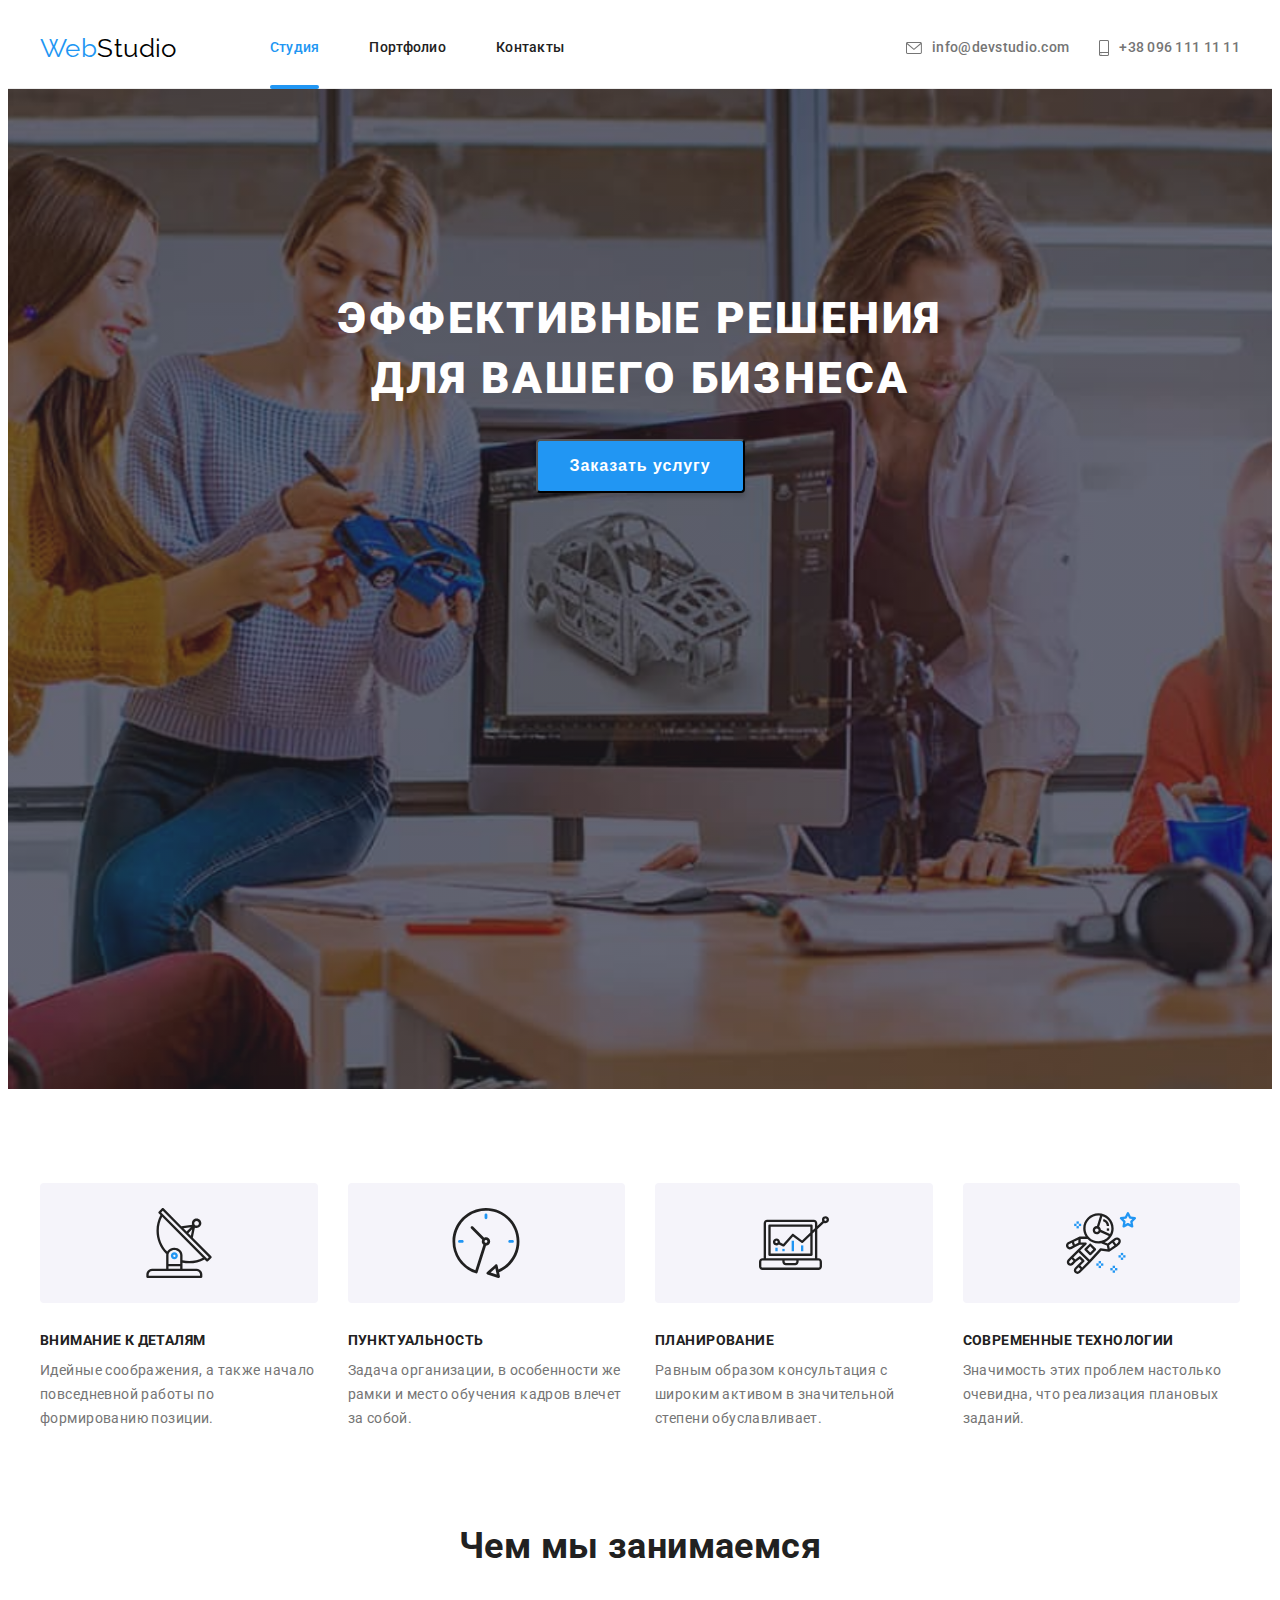
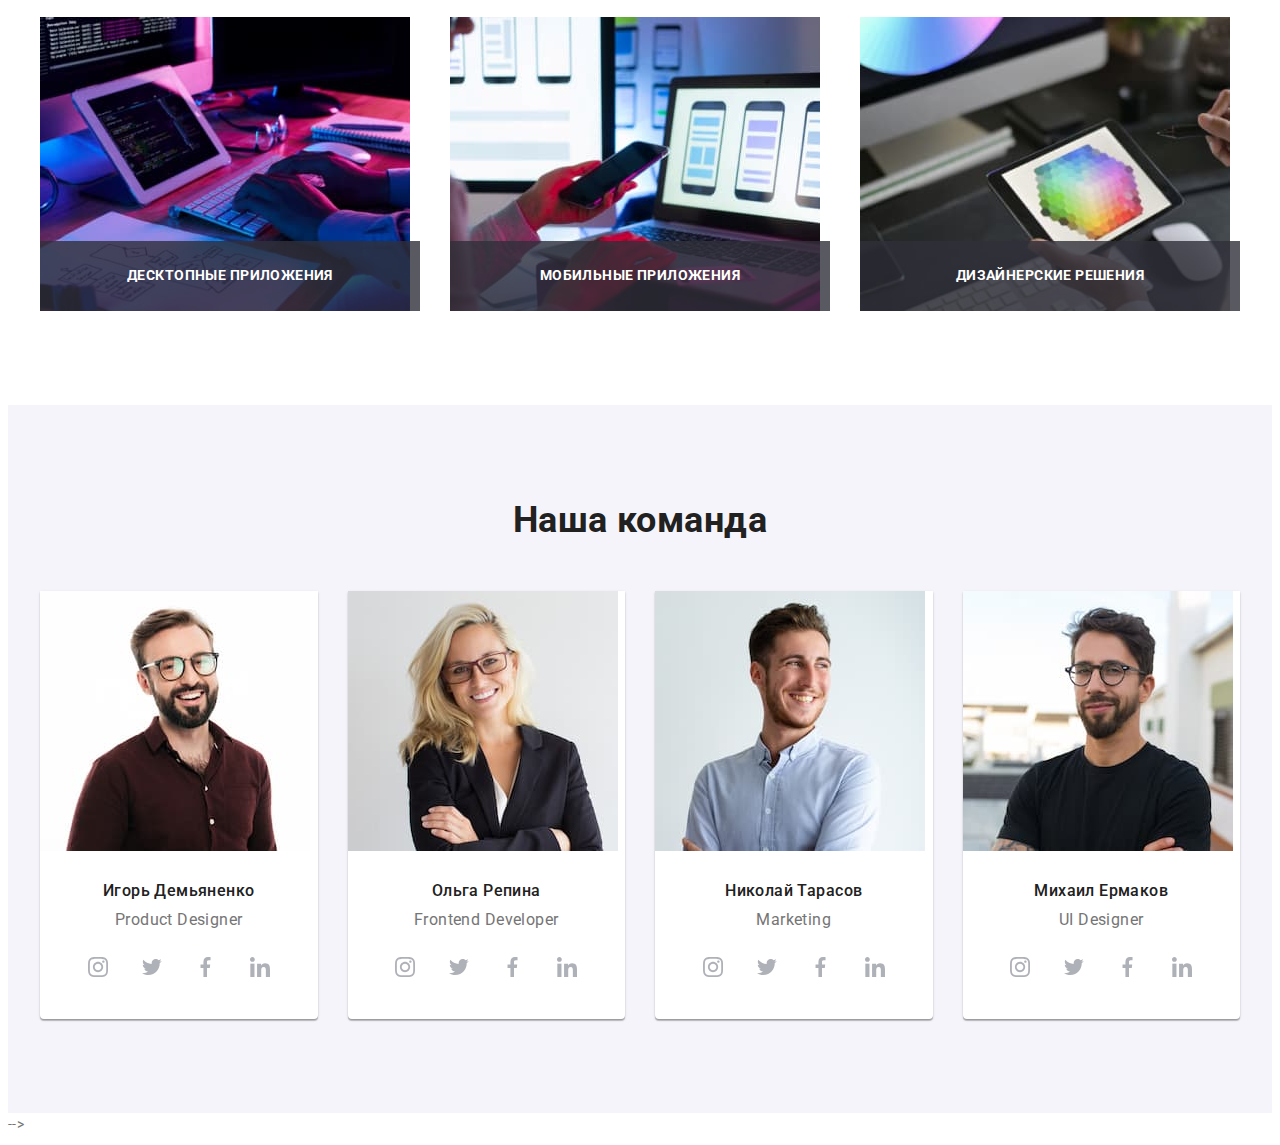
==== commit 2edbb805: "adaptive photos, team section, modal" ====
--- a/index.html
+++ b/index.html
@@ -204,39 +204,104 @@
       </section>
 
       <!-- work -->
-      <!-- <section class="work">
+      <section class="work">
         <div class="container">
           <h2 class="section-title">Чем мы занимаемся</h2>
           <ul class="work__list list">
             <li class="work__item">
               <div class="work__img-wrapper">
-                <img src="./images/1.jpg" width="370" height="294" alt="Блок схема по коду" />
+                <picture>
+                  <source
+                    srcset="./images/desktop/box.webp 1x, ./images/desktop/box@2x.webp 2x"
+                    media="(min-width:1200px)"
+                    type="image/web"
+                  />
+                  <source
+                    srcset="./images/desktop/box1.jpg 1x, ./images/desktop/box@2x.jpg 2x"
+                    media="(min-width:1200px)"
+                  />
+                  <img src="#" alt="Блок схема по коду" />
+                </picture>
                 <h3 class="work__overlay">Десктопные приложения</h3>
               </div>
             </li>
             <li class="work__item">
               <div class="work__img-wrapper">
-                <img src="./images/2.jpg" width="370" height="294" alt="Aнализ" />
+                <picture>
+                  <source
+                    srcset="./images/desktop/box2.webp 1x, ./images/desktop/box2@2x.webp 2x"
+                    media="(min-width:1200px)"
+                    type="image/web"
+                  />
+                  <source
+                    srcset="./images/desktop/box2.jpg 1x, ./images/desktop/box2@2x.jpg 2x"
+                    media="(min-width:1200px)"
+                  />
+                  <img src="#" alt="Aнализ" />
+                </picture>
+
                 <h3 class="work__overlay">Мобильные приложения</h3>
               </div>
             </li>
             <li class="work__item">
               <div class="work__img-wrapper">
-                <img src="./images/3.jpg" width="370" height="294" alt="Цветовая гамма" />
+                <picture>
+                  <source
+                    srcset="./images/desktop/box3.webp 1x, ./images/desktop/box3@2x.webp 2x"
+                    media="(min-width:1200px)"
+                    type="image/web"
+                  />
+                  <source
+                    srcset="./images/desktop/box3.jpg 1x, ./images/desktop/box3@2x.jpg 2x"
+                    media="(min-width:1200px)"
+                  />
+                  <img src="#" alt="Цветовая гамма" />
+                </picture>
+
                 <h3 class="work__overlay">Дизайнерские решения</h3>
               </div>
             </li>
           </ul>
         </div>
-      </section> -->
+      </section>
 
       <!-- team -->
-      <!-- <section class="team section">
+      <section class="team section">
         <div class="container">
           <h2 class="section-title">Наша команда</h2>
           <ul class="team__list list">
             <li class="team__item">
-              <img src="./images/Ihor.jpg" width="270" height="260" alt="Сотрудник Игорь" />
+              <picture>
+                <source
+                  srcset="./images/desktop/img.webp 1x, ./images/desktop/img@2x.webp 2x"
+                  media="(min-width:1200px)"
+                  type="image/web"
+                />
+                <source
+                  srcset="./images/desktop/img.jpg 1x, ./images/desktop/img@2x.jpg 2x"
+                  media="(min-width:1200px)"
+                />
+                <source
+                  srcset="./images/tablet/img.webp 1x, ./images/tablet/img@2x.webp 2x"
+                  media="(min-width:768px)"
+                  type="image/web"
+                />
+                <source
+                  srcset="./images/tablet/img.jpg 1x, ./images/tablet/img@2x.jpg 2x"
+                  media="(min-width:768px)"
+                />
+                <source
+                  srcset="./images/mobile/img.webp 1x, ./images/mobile/img@2x.webp 2x"
+                  media="(min-width:280px)"
+                  type="image/web"
+                />
+                <source
+                  srcset="./images/mobile/img.jpg 1x, ./images/mobile/img@2x.jpg 2x"
+                  media="(min-width:280px)"
+                />
+                <img src="#" alt="Сотрудник Игорь" />
+              </picture>
+
               <div class="team__wrapper-description">
                 <h3 class="team__title">Игорь Демьяненко</h3>
                 <p class="team__description" lang="en">Product Designer</p>
@@ -273,7 +338,37 @@
               </div>
             </li>
             <li class="team__item">
-              <img src="./images/Olga.jpg" width="270" height="260" alt="Сотрудник Ольга" />
+              <picture>
+                <source
+                  srcset="./images/desktop/img1.webp 1x, ./images/desktop/img1@2x.webp 2x"
+                  media="(min-width:1200px)"
+                  type="image/web"
+                />
+                <source
+                  srcset="./images/desktop/img1.jpg 1x, ./images/desktop/img1@2x.jpg 2x"
+                  media="(min-width:1200px)"
+                />
+                <source
+                  srcset="./images/tablet/img1.webp 1x, ./images/tablet/img1@2x.webp 2x"
+                  media="(min-width:768px)"
+                  type="image/web"
+                />
+                <source
+                  srcset="./images/tablet/img1.jpg 1x, ./images/tablet/img1@2x.jpg 2x"
+                  media="(min-width:768px)"
+                />
+                <source
+                  srcset="./images/mobile/img1.webp 1x, ./images/mobile/img1@2x.webp 2x"
+                  media="(min-width:280px)"
+                  type="image/web"
+                />
+                <source
+                  srcset="./images/mobile/img1.jpg 1x, ./images/mobile/img1@2x.jpg 2x"
+                  media="(min-width:280px)"
+                />
+                <img src="#" alt="Сотрудник Ольга" />
+              </picture>
+
               <div class="team__wrapper-description">
                 <h3 class="team__title">Ольга Репина</h3>
                 <p class="team__description" lang="en">Frontend Developer</p>
@@ -310,7 +405,37 @@
               </div>
             </li>
             <li class="team__item">
-              <img src="./images/Nikolay.jpg" width="270" height="260" alt="Сотрудник Николай" />
+              <picture>
+                <source
+                  srcset="./images/desktop/img2.webp 1x, ./images/desktop/img2@2x.webp 2x"
+                  media="(min-width:1200px)"
+                  type="image/web"
+                />
+                <source
+                  srcset="./images/desktop/img2.jpg 1x, ./images/desktop/img2@2x.jpg 2x"
+                  media="(min-width:1200px)"
+                />
+                <source
+                  srcset="./images/tablet/img2.webp 1x, ./images/tablet/img2@2x.webp 2x"
+                  media="(min-width:768px)"
+                  type="image/web"
+                />
+                <source
+                  srcset="./images/tablet/img2.jpg 1x, ./images/tablet/img2@2x.jpg 2x"
+                  media="(min-width:768px)"
+                />
+                <source
+                  srcset="./images/mobile/img2.webp 1x, ./images/mobile/img2@2x.webp 2x"
+                  media="(min-width:280px)"
+                  type="image/web"
+                />
+                <source
+                  srcset="./images/mobile/img2.jpg 1x, ./images/mobile/img2@2x.jpg 2x"
+                  media="(min-width:280px)"
+                />
+                <img src="#" alt="Сотрудник Николай" />
+              </picture>
+
               <div class="team__wrapper-description">
                 <h3 class="team__title">Николай Тарасов</h3>
                 <p class="team__description" lang="en">Marketing</p>
@@ -347,7 +472,37 @@
               </div>
             </li>
             <li class="team__item">
-              <img src="./images/Michael.jpg" width="270" height="260" alt="Сотрудник Михаил" />
+              <picture>
+                <source
+                  srcset="./images/desktop/img3.webp 1x, ./images/desktop/img3@2x.webp 2x"
+                  media="(min-width:1200px)"
+                  type="image/web"
+                />
+                <source
+                  srcset="./images/desktop/img3.jpg 1x, ./images/desktop/img3@2x.jpg 2x"
+                  media="(min-width:1200px)"
+                />
+                <source
+                  srcset="./images/tablet/img3.webp 1x, ./images/tablet/img3@2x.webp 2x"
+                  media="(min-width:768px)"
+                  type="image/web"
+                />
+                <source
+                  srcset="./images/tablet/img3.jpg 1x, ./images/tablet/img3@2x.jpg 2x"
+                  media="(min-width:768px)"
+                />
+                <source
+                  srcset="./images/mobile/img3.webp 1x, ./images/mobile/img3@2x.webp 2x"
+                  media="(min-width:280px)"
+                  type="image/web"
+                />
+                <source
+                  srcset="./images/mobile/img3.jpg 1x, ./images/mobile/img3@2x.jpg 2x"
+                  media="(min-width:280px)"
+                />
+                <img src="#" alt="Сотрудник Михаил" />
+              </picture>
+
               <div class="team__wrapper-description">
                 <h3 class="team__title">Михаил Ермаков</h3>
                 <p class="team__description" lang="en">UI Designer</p>
@@ -386,7 +541,7 @@
           </ul>
         </div>
       </section>
-      <section class="clients section">
+      <!-- <section class="clients section">
         <div class="container">
           <h2 class="section-title">Постоянные клиенты</h2>
           <ul class="clients__list list">
@@ -435,6 +590,7 @@
           </ul>
         </div>
       </section> -->
+      -->
     </main>
 
     <!-- footer -->
--- a/css/main.min.css
+++ b/css/main.min.css
@@ -1,2 +1,2 @@
-:root{--primary-background-color: #ffffff;--secondary-background-color: #f5f4fa;--accent-color: #2196f3;--text-color: #757575;--title-color: #212121;--white-text-color: #ffffff;--black-text-color: #000000;--hero-footer-background-color: #2f303a;--body-color: #e5e5e5;--fill-svg: #afb1b8}body{font-family:'Roboto', sans-serif;background-color:var(--primary-background-color);color:var(--text-color);font-weight:400;font-size:14px;line-height:1.71;letter-spacing:0.03em}img{display:block}.list{list-style:none}.link{text-decoration:none}h1,h2,h3,h4,h5,h6,p{margin-top:0;margin-bottom:0}ul,ol{margin-top:0;margin-bottom:0;padding-left:0}.section{padding-top:60px;padding-bottom:60px}@media screen and (min-width: 1200px){.section{padding-top:94px;padding-bottom:94px}}.container{padding-left:15px;padding-right:15px;margin-left:auto;margin-right:auto;width:100%}@media screen and (min-width: 480px){.container{width:480px;margin:0 auto}}@media screen and (min-width: 768px){.container{width:768px}}@media screen and (min-width: 1200px){.container{width:1200px}}.visually-hidden{position:absolute;width:1px;height:1px;margin:-1px;border:0;padding:0;white-space:nowrap;clip-path:inset(100%);clip:rect(0 0 0 0);overflow:hidden}.section-title{font-weight:700;font-size:36px;line-height:1.17;text-align:center;color:var(--title-color);margin-bottom:50px}.social-title{font-weight:700;font-size:14px;line-height:1.14;letter-spacing:0.03em;text-transform:uppercase;color:var(--primary-background-color);margin-bottom:20px}.page-header{border-bottom:1px solid #ececec;background-color:var(--primary-background-color)}@media screen and (min-width: 768px){.page-header{padding:0}}.accent{color:var(--accent-color)}.header_container{display:flex;justify-content:space-between;align-items:center}.navigation{display:flex;align-items:center}@media screen and (min-width: 768px){.navigation{display:flex;align-items:center}}.header-logo{font-family:'Raleway', sans-serif;display:block;font-size:24px;line-height:1.17;padding:16px 0;color:var(--black-text-color)}@media screen and (min-width: 768px){.header-logo{margin-right:88px}}@media screen and (min-width: 1200px){.header-logo{margin-right:93px;font-size:26px;line-height:1.19}}.navigation__list{display:flex;align-items:center}@media screen and (max-width: 767px){.navigation__list{display:none}}.navigation__item:not(:last-child){margin-right:50px}.navigation__link{font-weight:500;line-height:1.14;letter-spacing:0.02em;color:var(--title-color);display:block;padding-top:32px;padding-bottom:32px;position:relative;transition:color 250ms cubic-bezier(0.4, 0, 0.2, 1)}.navigation__link:hover,.navigation__link:focus{color:var(--accent-color)}.header__mobile-btn{line-height:0;background-color:transparent;border:none;padding:10px 0}@media screen and (min-width: 767px){.header__mobile-btn{display:none}}.header__mobile-icon{width:40px;height:40px;padding:12px 8px;transition:fill 250ms cubic-bezier(0.4, 0, 0.2, 1)}.header__mobile-btn:hover .header__mobile-icon,.header__mobile-btn:focus .header__mobile-icon{fill:var(--accent-color)}.contacts__list{display:flex;flex-direction:column;padding:14px 0}@media screen and (max-width: 767px){.contacts__list{display:none}}@media screen and (min-width: 1200px){.contacts__list{flex-direction:row;align-items:center;padding:0}}.contacts__link{font-weight:500;font-size:14px;line-height:1.14;letter-spacing:0.02em;color:var(--text-color);padding:5px 0;display:flex;align-items:center;transition:color 250ms cubic-bezier(0.4, 0, 0.2, 1)}.contacts__link:hover,.contacts__link:focus{color:var(--accent-color)}@media screen and (min-width: 1200px){.contacts__link{padding:32px 0}}@media screen and (min-width: 1200px){.contacts__item:not(:last-child){margin-right:30px}}.contacts__icon{margin-right:10px;fill:var(--text-color);transition:fill 250ms cubic-bezier(0.4, 0, 0.2, 1)}.contacts__link:hover .contacts__icon,.contacts__link:focus .contacts__icon{fill:var(--accent-color)}.active{color:var(--accent-color)}@media screen and (min-width: 768px){.active::after{content:'';display:block;position:absolute;width:100%;height:4px;background-color:var(--accent-color);border-radius:2px;bottom:-1px;left:0}}.hero{max-width:1600px;min-height:400px;margin-left:auto;margin-right:auto;background-color:var(--hero-footer-background-color);text-align:center;padding-top:118px;padding-bottom:118px;background-image:linear-gradient(rgba(47,48,58,0.4), rgba(47,48,58,0.4)),url(../images/mobile/imghero.jpg);background-repeat:no-repeat;background-position:center;background-size:cover}.hero__title{font-weight:900;font-size:26px;line-height:1.61;text-align:center;letter-spacing:0.06em;text-transform:uppercase;color:var(--white-text-color);max-width:360px;margin:0 auto 30px}@media screen and (min-width: 1200px){.hero__title{font-size:44px;line-height:1.36;max-width:696px}}.hero__btn{background-color:var(--accent-color);font-weight:700;font-size:16px;line-height:1.87;text-align:center;letter-spacing:0.06em;color:var(--white-text-color);cursor:pointer;padding:10px 32px;border-radius:4px;box-shadow:0px 4px 4px rgba(0,0,0,0.15);transition:background-color 250ms cubic-bezier(0.4, 0, 0.2, 1)}.hero__btn:hover,.hero__btn:focus{background-color:#188ce8}@media screen and (min-device-pixel-ratio: 2) and (max-width: 767px), (min-resolution: 192dpi) and (max-width: 767px), (min-resolution: 2dppx) and (max-width: 767px){.hero{background-image:linear-gradient(rgba(47,48,58,0.4), rgba(47,48,58,0.4)),url(../images/mobile/imghero@2x.jpg)}}@media screen and (min-width: 768px){.hero{background-image:linear-gradient(rgba(47,48,58,0.4), rgba(47,48,58,0.4)),url(../images/tablet/imghero.jpg)}}@media screen and (min-width: 768px) and (min-device-pixel-ratio: 2), (min-resolution: 192dpi) and (min-width: 768px), (min-resolution: 2dppx) and (min-width: 768px){.hero{background-image:linear-gradient(rgba(47,48,58,0.4), rgba(47,48,58,0.4)),url(../images/tablet/imghero@2x.jpg)}}@media screen and (min-width: 1200px){.hero{min-height:600px;padding-top:200px;padding-bottom:200px;background-image:linear-gradient(rgba(47,48,58,0.4), rgba(47,48,58,0.4)),url(../images/desktop/imghero.jpg)}}@media screen and (min-width: 1200px) and (min-device-pixel-ratio: 2), (min-resolution: 192dpi) and (min-width: 1200px), (min-resolution: 2dppx) and (min-width: 1200px){.hero{background-image:linear-gradient(rgba(47,48,58,0.4), rgba(47,48,58,0.4)),url(../images/desktop/imghero@2x.jpg)}}@media screen and (min-width: 1200px){.advantages{padding-top:94px;padding-bottom:47px;background-color:var(--primary-background-color)}}@media screen and (min-width: 768px){.advantages__list{display:flex;flex-wrap:wrap;margin-left:-30px;margin-top:-30px}}@media screen and (min-width: 768px){.advantages__item{flex-basis:calc((100% - 60px) / 2);margin-left:30px;margin-top:30px}}@media screen and (min-width: 1200px){.advantages__item{flex-basis:calc((100% - 120px) / 4)}}.advantages__item:not(:last-child){margin-bottom:30px}@media screen and (min-width: 768px){.advantages__item:not(:last-child){margin-bottom:0}}.advantages__icons-box{display:flex;justify-content:center;align-items:center;padding:25px 0;margin-bottom:30px;border-radius:4px;background-color:#f5f4fa}.advantages__icon{width:70px;height:70px}.advantages__title{font-size:14px;font-weight:700;line-height:1.14;text-transform:uppercase;color:var(--title-color);margin-bottom:10px;text-align:center}@media screen and (min-width: 768px){.advantages__title{text-align:left}}.work{padding-top:47px;padding-bottom:94px;background-color:var(--primary-background-color)}.work__list{display:flex;flex-wrap:wrap;margin-left:-30px;margin-top:-30px}.work__item{flex-basis:calc((100% - 90px) / 3);margin-left:30px;margin-top:30px}.work__img-wrapper{position:relative}.work__overlay{font-family:'Roboto', sans-serif;font-weight:700;font-size:14px;line-height:1.14;text-transform:uppercase;color:var(--primary-background-color);position:absolute;display:flex;justify-content:center;align-items:center;height:70px;width:100%;bottom:0;left:0;background-color:rgba(47,48,58,0.8)}.team{background-color:var(--secondary-background-color)}.team__list{display:flex;flex-wrap:wrap;margin-left:-30px;margin-top:-30px}.team__item{flex-basis:calc((100% - 120px) / 4);margin-left:30px;margin-top:30px;background-color:var(--primary-background-color);box-shadow:0px 1px 3px rgba(0,0,0,0.12),0px 1px 1px rgba(0,0,0,0.14),0px 2px 1px rgba(0,0,0,0.2);border-radius:0px 0px 4px 4px}.team__wrapper-description{padding-top:30px;padding-bottom:30px}.team__title{font-weight:500;font-size:16px;line-height:1.19;text-align:center;color:var(--title-color);margin-bottom:10px}.team__description{font-size:16px;line-height:1.19;text-align:center;margin-bottom:16px}.team__social-list-link{width:44px;height:44px;border-radius:50%;background-color:var(--primary-background-color);display:flex;align-items:center;justify-content:center;transition:background-color 250ms cubic-bezier(0.4, 0, 0.2, 1)}.team__social-list-link:hover,.team__social-list-link:focus{background-color:var(--accent-color)}.team__social-list{display:flex;align-items:center;justify-content:center}.team__social-list-item:not(:last-child){margin-right:10px}.team__social-icon{width:20px;height:20px;fill:var(--fill-svg);transition:fill 250ms cubic-bezier(0.4, 0, 0.2, 1)}.team__social-list-link:hover .team__social-icon,.team__social-list-link:focus .team__social-icon{fill:var(--primary-background-color)}.clients__list{display:flex;flex-wrap:wrap;margin-top:-30px;margin-left:-30px}.clients__item{flex-basis:calc((100% - 180px) / 6);margin-top:30px;margin-left:30px}.clients__link{display:flex;justify-content:center;align-items:center;width:170px;height:92px;border:1px solid #afb1b8;border-radius:4px;transition:border-color 250ms cubic-bezier(0.4, 0, 0.2, 1)}.clients__link:hover,.clients__link:focus{border:1px solid var(--accent-color)}.clients__icon{fill:#afb1b8;width:106px;height:60px;transition:fill 250ms cubic-bezier(0.4, 0, 0.2, 1)}.clients__link:hover .clients__icon,.clients__link:focus .clients__icon{fill:var(--accent-color)}.footer-main-wrapper{display:flex;align-items:baseline}.address-wrapper{margin-right:70px}.footer-social-wrapper{margin-right:93px}.footer-logo{font-family:'Raleway', sans-serif;font-weight:700;font-size:26px;line-height:1.19;color:var(--white-text-color);margin-bottom:20px;display:block}.page-footer{background-color:var(--hero-footer-background-color);padding-top:60px;padding-bottom:60px}.address{font-style:normal;margin-top:20px}.address__item:not(:last-child){margin-bottom:9px}.address__link{line-height:1.71;color:var(--white-text-color);display:block;transition:color 250ms cubic-bezier(0.4, 0, 0.2, 1)}.address__link:hover,.address__link:focus{color:var(--accent-color)}.footer-contacts-link{line-height:1.71;color:rgba(255,255,255,0.6);display:block;transition:color 250ms cubic-bezier(0.4, 0, 0.2, 1)}.footer-contacts-link:hover,.footer-contacts-link:focus{color:var(--accent-color)}.footer-social-icon{fill:var(--primary-background-color)}.footer-social-link{width:44px;height:44px;border-radius:50%;background-color:var(--primary-background-color);display:flex;align-items:center;justify-content:center;background-color:rgba(255,255,255,0.1);transition:background-color 250ms cubic-bezier(0.4, 0, 0.2, 1)}.footer-social-link:hover,.footer-social-link:focus{background-color:var(--accent-color)}.footer-form__input{width:358px;height:50px;color:var(--primary-background-color);border:1px solid rgba(255,255,255,0.3);background-color:transparent;filter:drop-shadow(0px 4px 4px rgba(0,0,0,0.15));border-radius:4px;padding:15px 16px;margin-right:12px}.footer-form__input::placeholder{font-weight:400;font-size:16px;line-height:1.25;color:rgba(255,255,255,0.6)}.footer-form__btn{background-color:var(--accent-color);box-shadow:0px 4px 4px rgba(0,0,0,0.15);border-radius:4px;padding:10px 28px;font-family:'Roboto', sans-serif;font-weight:700;font-size:16px;line-height:1.88;text-align:center;letter-spacing:0.06em;color:var(--primary-background-color);cursor:pointer;display:inline-flex;justify-content:center;align-items:center;transition:background-color 250ms cubic-bezier(0.4, 0, 0.2, 1);border:0}.footer-form__btn:hover,.footer-form__btn:focus{background-color:#188ce8}.footer-form__icon{margin-left:10px}.filters{display:flex;justify-content:center;margin-bottom:50px}.filters__item:not(:last-child){margin-right:8px}.filters__btn{font-weight:500;font-size:16px;line-height:1.6;text-align:center;color:var(--title-color);background-color:var(--secondary-background-color);border-radius:4px;cursor:pointer;border:0;padding:6px 22px;transition:color 250ms cubic-bezier(0.4, 0, 0.2, 1),background-color 250ms cubic-bezier(0.4, 0, 0.2, 1),box-shadow 250ms cubic-bezier(0.4, 0, 0.2, 1)}.filters__btn:hover,.filters__btn:focus{background-color:var(--accent-color);color:var(--white-text-color);box-shadow:0px 3px 1px rgba(0,0,0,0.1),0px 1px 2px rgba(0,0,0,0.08),0px 2px 2px rgba(0,0,0,0.12)}.projects{display:flex;flex-wrap:wrap;margin-left:-30px;margin-top:-30px}.projects__item{flex-basis:calc((100% - 270px) / 9);margin-left:30px;margin-top:30px}.projects__link{display:block;transition:box-shadow 250ms cubic-bezier(0.4, 0, 0.2, 1)}.projects__link:hover,.projects__link:focus{box-shadow:0px 1px 1px rgba(0,0,0,0.12),1px 4px 6px rgba(0,0,0,0.16),0px 4px 4px rgba(0,0,0,0.06)}.projects-image-wrapper{position:relative;overflow:hidden}.image-overlay{position:absolute;background-color:rgba(33,150,243,0.9);font-family:'Roboto', sans-serif;font-weight:400;font-size:18px;line-height:1.56;padding:63px 24px;letter-spacing:0.03em;width:100%;top:0;left:0;overflow:auto;color:var(--primary-background-color);transform:translateY(100%);transition:transform 250ms cubic-bezier(0.4, 0, 0.2, 1)}.projects__link:hover .image-overlay,.projects__link:focus .image-overlay{transform:translateY(0%)}.projects__title{font-weight:700;font-size:18px;line-height:2;letter-spacing:0.06em;color:var(--title-color)}.projects__desc{font-size:16px;line-height:1.9;color:var(--text-color)}.projects__desc-container{padding:20px 24px;border:1px solid #eeeeee;border-top:0}.backdrop{width:100vw;height:100vh;position:fixed;background-color:rgba(0,0,0,0.2);top:0;left:0;z-index:100;transition:opacity 250ms cubic-bezier(0.4, 0, 0.2, 1),visibility 250ms cubic-bezier(0.4, 0, 0.2, 1)}.modal-window{width:528px;height:581px;border-radius:4px;background-color:var(--primary-background-color);position:absolute;left:50%;top:50%;transform:translate(-50%, -50%);box-shadow:0px 1px 3px rgba(0,0,0,0.12),0px 1px 1px rgba(0,0,0,0.14),0px 2px 1px rgba(0,0,0,0.2);padding:40px}.modal-close-btn{width:30px;height:30px;border:1px solid rgba(0,0,0,0.1);background-color:transparent;border-radius:50%;cursor:pointer;position:absolute;top:8px;right:8px;padding:0;display:flex;justify-content:center;align-items:center}.modal-close-icon{transition:fill 250ms cubic-bezier(0.4, 0, 0.2, 1)}.modal-close-icon:hover,.modal-close-icon:focus{fill:var(--accent-color)}.is-hidden{opacity:0;visibility:hidden;pointer-events:none}.contacts-form{width:448px;display:flex;flex-direction:column}.form-top-text{font-family:'Roboto';font-weight:700;font-size:20px;line-height:1.15;text-align:center;color:var(--title-color);margin-bottom:12px}.form-wrapper{position:relative;display:block;margin-top:4px}.form-input{width:100%;height:40px;border:1px solid rgba(33,33,33,0.2);padding-left:42px;border-radius:4px;transition:border-color 250ms cubic-bezier(0.4, 0, 0.2, 1)}.form-input:focus{border-color:var(--accent-color);outline:none}.form-label{font-weight:400;font-size:12px;line-height:1.17;letter-spacing:0.01em;margin-bottom:10px;color:var(--text-color)}.form-label-text{margin-bottom:20px;font-size:12px;line-height:1.17;letter-spacing:0.01em}.form-icon{position:absolute;top:50%;left:12px;transform:translateY(-50%);fill:var(--title-color);transition:fill 250ms cubic-bezier(0.4, 0, 0.2, 1)}.form-input:focus+.form-icon{color:var(--accent-color)}.form-about{height:120px;width:100%;border:1px solid rgba(33,33,33,0.2);border-radius:4px;resize:none;padding:12px 16px;margin-top:4px;transition:border-color 250ms cubic-bezier(0.4, 0, 0.2, 1)}.form-about:focus{border-color:var(--accent-color);outline:none}.form-about::placeholder{font-weight:400;font-size:14px;line-height:1.14;letter-spacing:0.01em;color:rgba(117,117,117,0.5)}.agree{font-weight:400;font-size:14px;line-height:1.71;color:var(--text-color)}.modal-form-policy-link{color:var(--accent-color)}.form-checkbox{display:flex;align-items:center;justify-content:center;margin-bottom:30px;cursor:pointer}.checkbox-custom-icon{display:block;width:16px;height:15px;border:2px solid var(--title-color);border-radius:2px;margin-right:8px;transition:border-color 250ms cubic-bezier(0.4, 0, 0.2, 1),background-color 250ms cubic-bezier(0.4, 0, 0.2, 1)}.form-checkbox-input:focus+.checkbox-custom-icon{border-color:var(--accent-color)}.form-checkbox-input:checked+.checkbox-custom-icon{background-color:var(--accent-color);background-image:url(../images/check.svg);background-repeat:no-repeat;background-position:50% 50%;border-color:var(--accent-color);border-radius:2px}.form-button{font-family:'Roboto', sans-serif;cursor:pointer;font-weight:700;font-size:16px;line-height:1.87;border-radius:4px;padding:10px 55px;background-color:var(--accent-color);border:0;letter-spacing:0.06em;color:var(--primary-background-color);align-self:center;box-shadow:0px 4px 4px rgba(0,0,0,0.15);transition:background-color 250ms cubic-bezier(0.4, 0, 0.2, 1),box-shadow 250ms cubic-bezier(0.4, 0, 0.2, 1)}.form-button:hover,.form-button:focus{background-color:#188ce8;box-shadow:0px 4px 4px rgba(0,0,0,0.15)}.mobile{z-index:1;position:fixed;top:0;left:0;width:100vw;height:100vh;background-color:var(--primary-background-color);overflow:auto;opacity:0;visibility:hidden;pointer-events:none}.mobile.is-open{opacity:1;visibility:visible;pointer-events:auto}.mobile__container{position:relative;padding:48px 25px;max-width:480px}.mobile__close-btn{position:absolute;top:10px;right:0;width:40px;height:40px;border:none;background-color:transparent;padding:0;line-height:0}.mobile__nav{margin-bottom:302px}.mobile__nav-item:not(:last-child){padding-bottom:32px}.mobile__nav-link{font-weight:500;font-size:40px;line-height:1.18;letter-spacing:0.02em;color:var(--title-color)}.mobile__nav-link:hover,.mobile__nav-link:focus{color:var(--accent-color)}.mobile__contacts{margin-bottom:64px}.mobile__contacts-item:not(:last-child){margin-bottom:32px}.mobile__contacts-link{font-weight:500;font-size:24px;line-height:1.17;letter-spacing:0.02em;color:var(--text-color)}.mobile__contacts-link:hover,.mobile__contacts-link:focus{color:var(--accent-color);font-size:34px;line-height:1.18}.mobile__social{display:flex;flex-wrap:wrap}.mobile__social-item{display:flex}.mobile__social-item:not(:last-child){margin-right:10px}.mobile__social-item:not(:last-child)::after{content:'';display:inline-flex;width:1px;height:22px;background-color:rgba(33,33,33,0.2);margin-left:10px}.mobile__social-link{font-weight:500;font-size:18px;line-height:1.22;letter-spacing:0.02em;color:var(--accent-color)}.mobile__social-link:focus,.mobile__social-link:hover{color:#188ce8}.mobile__close-icon{transition:fill 250ms cubic-bezier(0.4, 0, 0.2, 1)}.mobile__close-btn:hover .mobile__close-icon,.mobile__close-btn:focus .mobile__close-icon{fill:var(--accent-color)}@media screen and (min-width: 768px){.mobile{display:none}}
+:root{--primary-background-color: #ffffff;--secondary-background-color: #f5f4fa;--accent-color: #2196f3;--text-color: #757575;--title-color: #212121;--white-text-color: #ffffff;--black-text-color: #000000;--hero-footer-background-color: #2f303a;--body-color: #e5e5e5;--fill-svg: #afb1b8}body{font-family:'Roboto', sans-serif;background-color:var(--primary-background-color);color:var(--text-color);font-weight:400;font-size:14px;line-height:1.71;letter-spacing:0.03em}img{display:block}.list{list-style:none}.link{text-decoration:none}h1,h2,h3,h4,h5,h6,p{margin-top:0;margin-bottom:0}ul,ol{margin-top:0;margin-bottom:0;padding-left:0}.section{padding-top:60px;padding-bottom:60px}@media screen and (min-width: 1200px){.section{padding-top:94px;padding-bottom:94px}}.container{padding-left:15px;padding-right:15px;margin-left:auto;margin-right:auto;width:100%}@media screen and (min-width: 480px){.container{width:480px;margin:0 auto}}@media screen and (min-width: 768px){.container{width:768px}}@media screen and (min-width: 1200px){.container{width:1200px}}.visually-hidden{position:absolute;width:1px;height:1px;margin:-1px;border:0;padding:0;white-space:nowrap;clip-path:inset(100%);clip:rect(0 0 0 0);overflow:hidden}.section-title{font-weight:700;font-size:36px;line-height:1.17;text-align:center;color:var(--title-color);margin-bottom:50px}.social-title{font-weight:700;font-size:14px;line-height:1.14;letter-spacing:0.03em;text-transform:uppercase;color:var(--primary-background-color);margin-bottom:20px}.page-header{border-bottom:1px solid #ececec;background-color:var(--primary-background-color)}@media screen and (min-width: 768px){.page-header{padding:0}}.accent{color:var(--accent-color)}.header_container{display:flex;justify-content:space-between;align-items:center}.navigation{display:flex;align-items:center}@media screen and (min-width: 768px){.navigation{display:flex;align-items:center}}.header-logo{font-family:'Raleway', sans-serif;display:block;font-size:24px;line-height:1.17;padding:16px 0;color:var(--black-text-color)}@media screen and (min-width: 768px){.header-logo{margin-right:88px}}@media screen and (min-width: 1200px){.header-logo{margin-right:93px;font-size:26px;line-height:1.19}}.navigation__list{display:flex;align-items:center}@media screen and (max-width: 767px){.navigation__list{display:none}}.navigation__item:not(:last-child){margin-right:50px}.navigation__link{font-weight:500;line-height:1.14;letter-spacing:0.02em;color:var(--title-color);display:block;padding-top:32px;padding-bottom:32px;position:relative;transition:color 250ms cubic-bezier(0.4, 0, 0.2, 1)}.navigation__link:hover,.navigation__link:focus{color:var(--accent-color)}.header__mobile-btn{line-height:0;background-color:transparent;border:none;padding:10px 0}@media screen and (min-width: 767px){.header__mobile-btn{display:none}}.header__mobile-icon{width:40px;height:40px;padding:12px 8px;transition:fill 250ms cubic-bezier(0.4, 0, 0.2, 1)}.header__mobile-btn:hover .header__mobile-icon,.header__mobile-btn:focus .header__mobile-icon{fill:var(--accent-color)}.contacts__list{display:flex;flex-direction:column;padding:14px 0}@media screen and (max-width: 767px){.contacts__list{display:none}}@media screen and (min-width: 1200px){.contacts__list{flex-direction:row;align-items:center;padding:0}}.contacts__link{font-weight:500;font-size:14px;line-height:1.14;letter-spacing:0.02em;color:var(--text-color);padding:5px 0;display:flex;align-items:center;transition:color 250ms cubic-bezier(0.4, 0, 0.2, 1)}.contacts__link:hover,.contacts__link:focus{color:var(--accent-color)}@media screen and (min-width: 1200px){.contacts__link{padding:32px 0}}@media screen and (min-width: 1200px){.contacts__item:not(:last-child){margin-right:30px}}.contacts__icon{margin-right:10px;fill:var(--text-color);transition:fill 250ms cubic-bezier(0.4, 0, 0.2, 1)}.contacts__link:hover .contacts__icon,.contacts__link:focus .contacts__icon{fill:var(--accent-color)}.active{color:var(--accent-color)}@media screen and (min-width: 768px){.active::after{content:'';display:block;position:absolute;width:100%;height:4px;background-color:var(--accent-color);border-radius:2px;bottom:-1px;left:0}}.hero{max-width:1600px;min-height:400px;margin-left:auto;margin-right:auto;background-color:var(--hero-footer-background-color);text-align:center;padding-top:118px;padding-bottom:118px;background-image:linear-gradient(rgba(47,48,58,0.4), rgba(47,48,58,0.4)),url(../images/mobile/imghero.jpg);background-repeat:no-repeat;background-position:center;background-size:cover}.hero__title{font-weight:900;font-size:26px;line-height:1.61;text-align:center;letter-spacing:0.06em;text-transform:uppercase;color:var(--white-text-color);max-width:360px;margin:0 auto 30px}@media screen and (min-width: 1200px){.hero__title{font-size:44px;line-height:1.36;max-width:696px}}.hero__btn{background-color:var(--accent-color);font-weight:700;font-size:16px;line-height:1.87;text-align:center;letter-spacing:0.06em;color:var(--white-text-color);cursor:pointer;padding:10px 32px;border-radius:4px;box-shadow:0px 4px 4px rgba(0,0,0,0.15);transition:background-color 250ms cubic-bezier(0.4, 0, 0.2, 1)}.hero__btn:hover,.hero__btn:focus{background-color:#188ce8}@media screen and (min-device-pixel-ratio: 2) and (max-width: 767px), (min-resolution: 192dpi) and (max-width: 767px), (min-resolution: 2dppx) and (max-width: 767px){.hero{background-image:linear-gradient(rgba(47,48,58,0.4), rgba(47,48,58,0.4)),url(../images/mobile/imghero@2x.jpg)}}@media screen and (min-width: 768px){.hero{background-image:linear-gradient(rgba(47,48,58,0.4), rgba(47,48,58,0.4)),url(../images/tablet/imghero.jpg)}}@media screen and (min-width: 768px) and (min-device-pixel-ratio: 2), (min-resolution: 192dpi) and (min-width: 768px), (min-resolution: 2dppx) and (min-width: 768px){.hero{background-image:linear-gradient(rgba(47,48,58,0.4), rgba(47,48,58,0.4)),url(../images/tablet/imghero@2x.jpg)}}@media screen and (min-width: 1200px){.hero{min-height:600px;padding-top:200px;padding-bottom:200px;background-image:linear-gradient(rgba(47,48,58,0.4), rgba(47,48,58,0.4)),url(../images/desktop/imghero.jpg)}}@media screen and (min-width: 1200px) and (min-device-pixel-ratio: 2), (min-resolution: 192dpi) and (min-width: 1200px), (min-resolution: 2dppx) and (min-width: 1200px){.hero{background-image:linear-gradient(rgba(47,48,58,0.4), rgba(47,48,58,0.4)),url(../images/desktop/imghero@2x.jpg)}}@media screen and (min-width: 1200px){.advantages{padding-top:94px;padding-bottom:47px;background-color:var(--primary-background-color)}}@media screen and (min-width: 768px){.advantages__list{display:flex;flex-wrap:wrap;margin-left:-30px;margin-top:-30px}}@media screen and (min-width: 768px){.advantages__item{flex-basis:calc((100% - 60px) / 2);margin-left:30px;margin-top:30px}}@media screen and (min-width: 1200px){.advantages__item{flex-basis:calc((100% - 120px) / 4)}}.advantages__item:not(:last-child){margin-bottom:30px}@media screen and (min-width: 768px){.advantages__item:not(:last-child){margin-bottom:0}}.advantages__icons-box{display:flex;justify-content:center;align-items:center;padding:25px 0;margin-bottom:30px;border-radius:4px;background-color:#f5f4fa}.advantages__icon{width:70px;height:70px}.advantages__title{font-size:14px;font-weight:700;line-height:1.14;text-transform:uppercase;color:var(--title-color);margin-bottom:10px;text-align:center}@media screen and (min-width: 768px){.advantages__title{text-align:left}}.work{padding-top:47px;padding-bottom:94px;background-color:var(--primary-background-color)}.work__list{display:flex;flex-wrap:wrap;margin-left:-30px;margin-top:-30px}.work__item{flex-basis:calc((100% - 90px) / 3);margin-left:30px;margin-top:30px}.work__img-wrapper{position:relative}.work__overlay{font-family:'Roboto', sans-serif;font-weight:700;font-size:14px;line-height:1.14;text-transform:uppercase;color:var(--primary-background-color);position:absolute;display:flex;justify-content:center;align-items:center;height:70px;width:100%;bottom:0;left:0;background-color:rgba(47,48,58,0.8)}@media screen and (max-width: 1199px){.work{display:none}}.team{background-color:var(--secondary-background-color)}.team img{max-width:100%;height:auto}.team__item{background-color:var(--primary-background-color);box-shadow:0px 1px 3px rgba(0,0,0,0.12),0px 1px 1px rgba(0,0,0,0.14),0px 2px 1px rgba(0,0,0,0.2);border-radius:0px 0px 4px 4px}.team__item:not(:last-child){margin-bottom:30px}.team__wrapper-description{padding:30px 32px}.team__title{font-weight:500;font-size:16px;line-height:1.19;text-align:center;color:var(--title-color);margin-bottom:10px}.team__description{font-size:16px;line-height:1.19;text-align:center;margin-bottom:16px}.team__social-list-link{width:44px;height:44px;border-radius:50%;background-color:var(--primary-background-color);display:flex;align-items:center;justify-content:center;transition:background-color 250ms cubic-bezier(0.4, 0, 0.2, 1)}.team__social-list-link:hover,.team__social-list-link:focus{background-color:var(--accent-color)}.team__social-list{display:flex;align-items:center;justify-content:center}.team__social-list-item:not(:last-child){margin-right:10px}.team__social-icon{width:20px;height:20px;fill:var(--fill-svg);transition:fill 250ms cubic-bezier(0.4, 0, 0.2, 1)}.team__social-list-link:hover .team__social-icon,.team__social-list-link:focus .team__social-icon{fill:var(--primary-background-color)}@media screen and (min-width: 768px){.team__list{display:flex;flex-wrap:wrap;margin-left:-30px;margin-top:-30px}}@media screen and (min-width: 768px){.team__item{flex-basis:calc((100% - 60px) / 2);margin-left:30px;margin-top:30px}.team__item:not(:last-child){margin-bottom:0px}}@media screen and (min-width: 1200px){.team__item{flex-basis:calc((100% - 120px) / 4)}}.clients__list{display:flex;flex-wrap:wrap;margin-top:-30px;margin-left:-30px}.clients__item{flex-basis:calc((100% - 180px) / 6);margin-top:30px;margin-left:30px}.clients__link{display:flex;justify-content:center;align-items:center;width:170px;height:92px;border:1px solid #afb1b8;border-radius:4px;transition:border-color 250ms cubic-bezier(0.4, 0, 0.2, 1)}.clients__link:hover,.clients__link:focus{border:1px solid var(--accent-color)}.clients__icon{fill:#afb1b8;width:106px;height:60px;transition:fill 250ms cubic-bezier(0.4, 0, 0.2, 1)}.clients__link:hover .clients__icon,.clients__link:focus .clients__icon{fill:var(--accent-color)}.footer-main-wrapper{display:flex;align-items:baseline}.address-wrapper{margin-right:70px}.footer-social-wrapper{margin-right:93px}.footer-logo{font-family:'Raleway', sans-serif;font-weight:700;font-size:26px;line-height:1.19;color:var(--white-text-color);margin-bottom:20px;display:block}.page-footer{background-color:var(--hero-footer-background-color);padding-top:60px;padding-bottom:60px}.address{font-style:normal;margin-top:20px}.address__item:not(:last-child){margin-bottom:9px}.address__link{line-height:1.71;color:var(--white-text-color);display:block;transition:color 250ms cubic-bezier(0.4, 0, 0.2, 1)}.address__link:hover,.address__link:focus{color:var(--accent-color)}.footer-contacts-link{line-height:1.71;color:rgba(255,255,255,0.6);display:block;transition:color 250ms cubic-bezier(0.4, 0, 0.2, 1)}.footer-contacts-link:hover,.footer-contacts-link:focus{color:var(--accent-color)}.footer-social-icon{fill:var(--primary-background-color)}.footer-social-link{width:44px;height:44px;border-radius:50%;background-color:var(--primary-background-color);display:flex;align-items:center;justify-content:center;background-color:rgba(255,255,255,0.1);transition:background-color 250ms cubic-bezier(0.4, 0, 0.2, 1)}.footer-social-link:hover,.footer-social-link:focus{background-color:var(--accent-color)}.footer-form__input{width:358px;height:50px;color:var(--primary-background-color);border:1px solid rgba(255,255,255,0.3);background-color:transparent;filter:drop-shadow(0px 4px 4px rgba(0,0,0,0.15));border-radius:4px;padding:15px 16px;margin-right:12px}.footer-form__input::placeholder{font-weight:400;font-size:16px;line-height:1.25;color:rgba(255,255,255,0.6)}.footer-form__btn{background-color:var(--accent-color);box-shadow:0px 4px 4px rgba(0,0,0,0.15);border-radius:4px;padding:10px 28px;font-family:'Roboto', sans-serif;font-weight:700;font-size:16px;line-height:1.88;text-align:center;letter-spacing:0.06em;color:var(--primary-background-color);cursor:pointer;display:inline-flex;justify-content:center;align-items:center;transition:background-color 250ms cubic-bezier(0.4, 0, 0.2, 1);border:0}.footer-form__btn:hover,.footer-form__btn:focus{background-color:#188ce8}.footer-form__icon{margin-left:10px}.filters{display:flex;justify-content:center;margin-bottom:50px}.filters__item:not(:last-child){margin-right:8px}.filters__btn{font-weight:500;font-size:16px;line-height:1.6;text-align:center;color:var(--title-color);background-color:var(--secondary-background-color);border-radius:4px;cursor:pointer;border:0;padding:6px 22px;transition:color 250ms cubic-bezier(0.4, 0, 0.2, 1),background-color 250ms cubic-bezier(0.4, 0, 0.2, 1),box-shadow 250ms cubic-bezier(0.4, 0, 0.2, 1)}.filters__btn:hover,.filters__btn:focus{background-color:var(--accent-color);color:var(--white-text-color);box-shadow:0px 3px 1px rgba(0,0,0,0.1),0px 1px 2px rgba(0,0,0,0.08),0px 2px 2px rgba(0,0,0,0.12)}.projects{display:flex;flex-wrap:wrap;margin-left:-30px;margin-top:-30px}.projects__item{flex-basis:calc((100% - 270px) / 9);margin-left:30px;margin-top:30px}.projects__link{display:block;transition:box-shadow 250ms cubic-bezier(0.4, 0, 0.2, 1)}.projects__link:hover,.projects__link:focus{box-shadow:0px 1px 1px rgba(0,0,0,0.12),1px 4px 6px rgba(0,0,0,0.16),0px 4px 4px rgba(0,0,0,0.06)}.projects-image-wrapper{position:relative;overflow:hidden}.image-overlay{position:absolute;background-color:rgba(33,150,243,0.9);font-family:'Roboto', sans-serif;font-weight:400;font-size:18px;line-height:1.56;padding:63px 24px;letter-spacing:0.03em;width:100%;top:0;left:0;overflow:auto;color:var(--primary-background-color);transform:translateY(100%);transition:transform 250ms cubic-bezier(0.4, 0, 0.2, 1)}.projects__link:hover .image-overlay,.projects__link:focus .image-overlay{transform:translateY(0%)}.projects__title{font-weight:700;font-size:18px;line-height:2;letter-spacing:0.06em;color:var(--title-color)}.projects__desc{font-size:16px;line-height:1.9;color:var(--text-color)}.projects__desc-container{padding:20px 24px;border:1px solid #eeeeee;border-top:0}.backdrop{width:100vw;height:100vh;position:fixed;background-color:rgba(0,0,0,0.2);top:0;left:0;z-index:100;transition:opacity 250ms cubic-bezier(0.4, 0, 0.2, 1),visibility 250ms cubic-bezier(0.4, 0, 0.2, 1)}.modal-window{max-width:450px;border-radius:4px;background-color:var(--primary-background-color);position:absolute;box-shadow:0px 1px 3px rgba(0,0,0,0.12),0px 1px 1px rgba(0,0,0,0.14),0px 2px 1px rgba(0,0,0,0.2);padding:40px}.modal-close-btn{width:30px;height:30px;border:1px solid rgba(0,0,0,0.1);background-color:transparent;border-radius:50%;cursor:pointer;position:absolute;top:8px;right:8px;padding:0;display:flex;justify-content:center;align-items:center}.modal-close-icon{transition:fill 250ms cubic-bezier(0.4, 0, 0.2, 1)}.modal-close-icon:hover,.modal-close-icon:focus{fill:var(--accent-color)}.is-hidden{opacity:0;visibility:hidden;pointer-events:none}@media screen and (min-width: 450px){.modal-window{top:50%;left:50%;transform:translate(-50%, -50%);min-width:450px}}@media screen and (min-width: 1200px){.modal-window{min-width:528px}}.form-top-text{font-family:'Roboto';font-weight:700;font-size:20px;line-height:1.5;text-align:center;color:var(--title-color);margin-bottom:12px}.form-wrapper{position:relative;display:block;margin-top:4px}.form-input{width:100%;height:40px;border:1px solid rgba(33,33,33,0.2);padding-left:42px;border-radius:4px;transition:border-color 250ms cubic-bezier(0.4, 0, 0.2, 1)}.form-input:focus{border-color:var(--accent-color);outline:none}.form-label{font-weight:400;font-size:12px;line-height:1.17;letter-spacing:0.01em;margin-bottom:10px;color:var(--text-color)}.form-label-text{margin-bottom:20px;font-size:12px;line-height:1.17;letter-spacing:0.01em}.form-icon{position:absolute;top:50%;left:12px;transform:translateY(-50%);fill:var(--title-color);transition:fill 250ms cubic-bezier(0.4, 0, 0.2, 1)}.form-input:focus+.form-icon{color:var(--accent-color)}.form-about{height:120px;width:100%;border:1px solid rgba(33,33,33,0.2);border-radius:4px;resize:none;padding:12px 16px;margin-top:4px;transition:border-color 250ms cubic-bezier(0.4, 0, 0.2, 1);margin-bottom:20px}.form-about:focus{border-color:var(--accent-color);outline:none}.form-about::placeholder{font-weight:400;font-size:12px;line-height:1.16;letter-spacing:0.01em;color:rgba(117,117,117,0.5)}.agree{font-weight:400;font-size:12px;line-height:1.17;color:var(--text-color)}.modal-form-policy-link{color:var(--accent-color)}.form-checkbox{display:flex;align-items:center;justify-content:center;margin-bottom:30px;cursor:pointer}.checkbox-custom-icon{display:block;width:16px;height:15px;border:2px solid var(--title-color);border-radius:2px;margin-right:8px;transition:border-color 250ms cubic-bezier(0.4, 0, 0.2, 1),background-color 250ms cubic-bezier(0.4, 0, 0.2, 1)}.form-checkbox-input:focus+.checkbox-custom-icon{border-color:var(--accent-color)}.form-checkbox-input:checked+.checkbox-custom-icon{background-color:var(--accent-color);background-image:url(../images/check.svg);background-repeat:no-repeat;background-position:50% 50%;border-color:var(--accent-color);border-radius:2px}.form-button{font-family:'Roboto', sans-serif;cursor:pointer;display:block;font-weight:700;font-size:16px;line-height:1.87;border-radius:4px;padding:10px 55px;background-color:var(--accent-color);border:0;letter-spacing:0.06em;color:var(--primary-background-color);margin:0 auto;box-shadow:0px 4px 4px rgba(0,0,0,0.15);transition:background-color 250ms cubic-bezier(0.4, 0, 0.2, 1),box-shadow 250ms cubic-bezier(0.4, 0, 0.2, 1)}.form-button:hover,.form-button:focus{background-color:#188ce8;box-shadow:0px 4px 4px rgba(0,0,0,0.15)}@media screen and (min-width: 1200px){.form-top-text{line-height:1.15;max-width:unset}}@media screen and (min-width: 1200px){.agree{font-size:14px}}@media screen and (max-width: 320px){.checkbox-custom-icon{width:20px}}.mobile{z-index:1;position:fixed;top:0;left:0;width:100vw;height:100vh;background-color:var(--primary-background-color);overflow:auto;opacity:0;visibility:hidden;pointer-events:none}.mobile.is-open{opacity:1;visibility:visible;pointer-events:auto}.mobile__container{position:relative;padding:48px 25px;max-width:480px}.mobile__close-btn{position:absolute;top:10px;right:0;width:40px;height:40px;border:none;background-color:transparent;padding:0;line-height:0}.mobile__nav{margin-bottom:302px}.mobile__nav-item:not(:last-child){padding-bottom:32px}.mobile__nav-link{font-weight:500;font-size:40px;line-height:1.18;letter-spacing:0.02em;color:var(--title-color)}.mobile__nav-link:hover,.mobile__nav-link:focus{color:var(--accent-color)}.mobile__contacts{margin-bottom:64px}.mobile__contacts-item:not(:last-child){margin-bottom:32px}.mobile__contacts-link{font-weight:500;font-size:24px;line-height:1.17;letter-spacing:0.02em;color:var(--text-color)}.mobile__contacts-link:hover,.mobile__contacts-link:focus{color:var(--accent-color);font-size:34px;line-height:1.18}.mobile__social{display:flex;flex-wrap:wrap}.mobile__social-item{display:flex}.mobile__social-item:not(:last-child){margin-right:10px}.mobile__social-item:not(:last-child)::after{content:'';display:inline-flex;width:1px;height:22px;background-color:rgba(33,33,33,0.2);margin-left:10px}.mobile__social-link{font-weight:500;font-size:18px;line-height:1.22;letter-spacing:0.02em;color:var(--accent-color)}.mobile__social-link:focus,.mobile__social-link:hover{color:#188ce8}.mobile__close-icon{transition:fill 250ms cubic-bezier(0.4, 0, 0.2, 1)}.mobile__close-btn:hover .mobile__close-icon,.mobile__close-btn:focus .mobile__close-icon{fill:var(--accent-color)}@media screen and (min-width: 768px){.mobile{display:none}}
 /*# sourceMappingURL=main.min.css.map */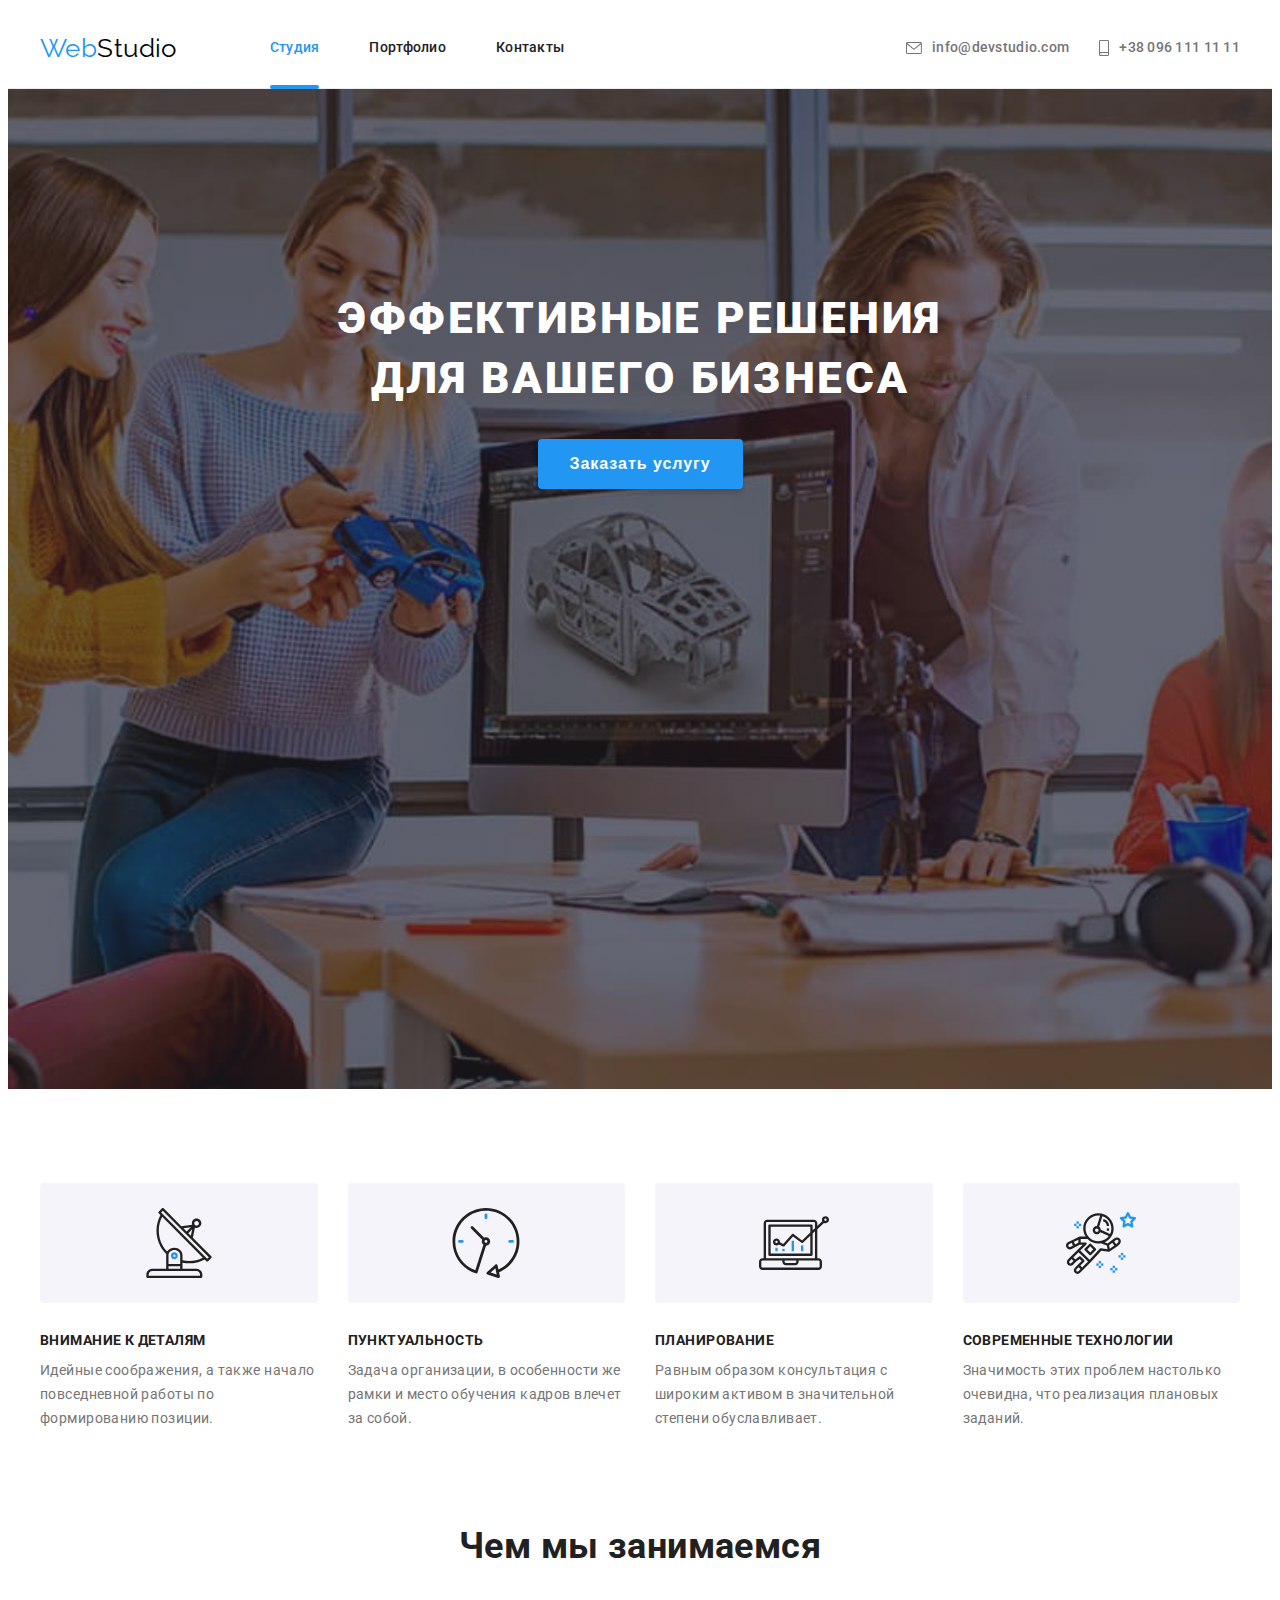
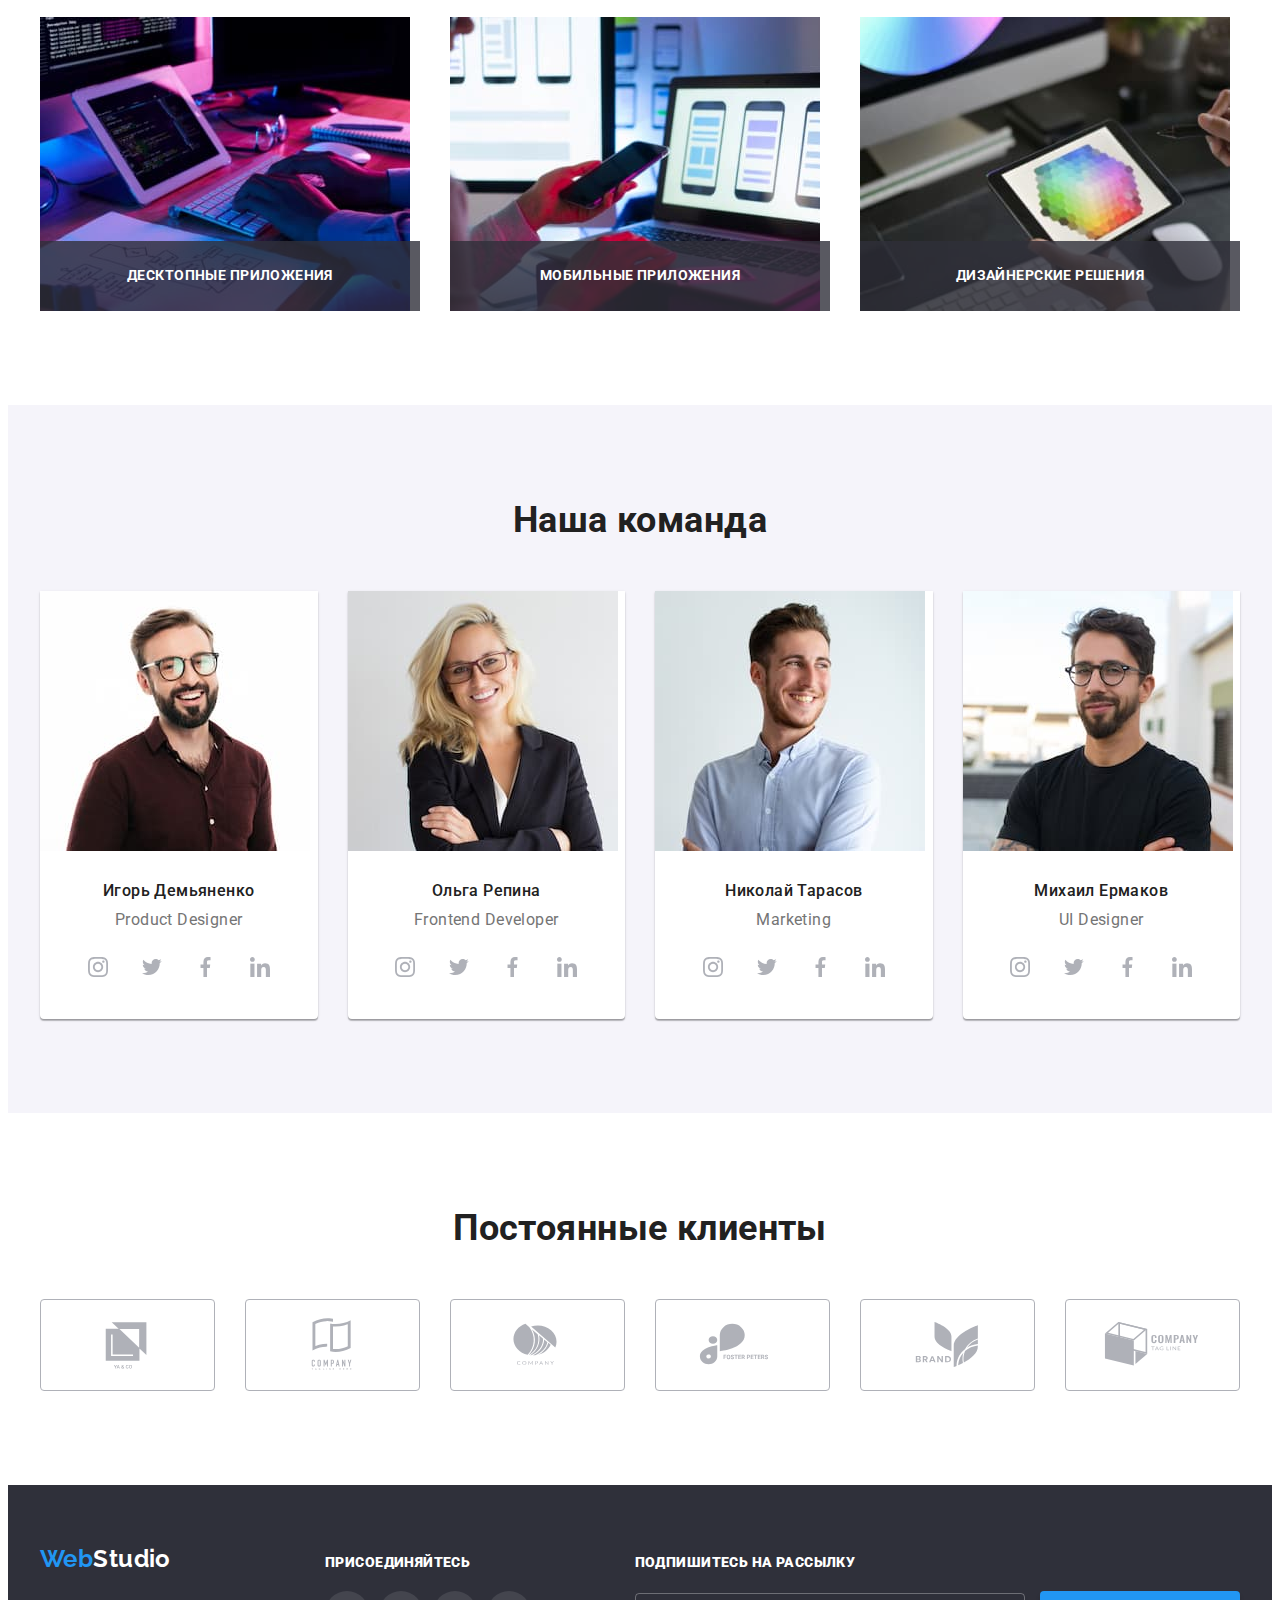
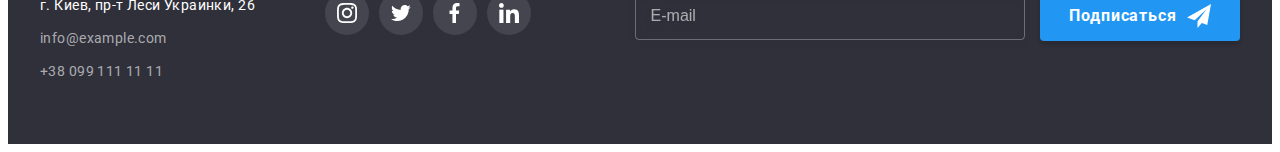
==== commit 0da93181: "add adaptive footer and clients" ====
--- a/index.html
+++ b/index.html
@@ -541,7 +541,8 @@
           </ul>
         </div>
       </section>
-      <!-- <section class="clients section">
+
+      <section class="clients section">
         <div class="container">
           <h2 class="section-title">Постоянные клиенты</h2>
           <ul class="clients__list list">
@@ -589,13 +590,12 @@
             </li>
           </ul>
         </div>
-      </section> -->
-      -->
+      </section>
     </main>
 
     <!-- footer -->
-    <!-- <footer class="page-footer">
-      <div class="container">
+    <footer class="page-footer">
+      <div class="container footer__container">
         <div class="footer-main-wrapper">
           <div class="address-wrapper">
             <a class="footer-logo link" href="#"><span class="accent">Web</span>Studio</a>
@@ -657,21 +657,22 @@
               </li>
             </ul>
           </div>
-          <div class="footer-subscribe">
-            <p class="social-title"><b>Подпишитесь на рассылку</b></p>
-            <form class="footer-form">
-              <input type="email" name="email" class="footer-form__input" placeholder="E-mail" />
-              <button type="submit" class="footer-form__btn">
-                Подписаться
-                <svg class="footer-form__icon" width="24" height="24">
-                  <use href="./sprite.svg#icon-send"></use>
-                </svg>
-              </button>
-            </form>
-          </div>
+        </div>
+
+        <div class="footer-subscribe">
+          <p class="social-title"><b>Подпишитесь на рассылку</b></p>
+          <form class="footer-form">
+            <input type="email" name="email" class="footer-form__input" placeholder="E-mail" />
+            <button type="submit" class="footer-form__btn">
+              Подписаться
+              <svg class="footer-form__icon" width="24" height="24">
+                <use href="./sprite.svg#icon-send"></use>
+              </svg>
+            </button>
+          </form>
         </div>
       </div>
-    </footer>  -->
+    </footer>
 
     <div class="backdrop is-hidden" data-modal>
       <div class="modal-window">
--- a/css/main.min.css
+++ b/css/main.min.css
@@ -1,2 +1,2 @@
-:root{--primary-background-color: #ffffff;--secondary-background-color: #f5f4fa;--accent-color: #2196f3;--text-color: #757575;--title-color: #212121;--white-text-color: #ffffff;--black-text-color: #000000;--hero-footer-background-color: #2f303a;--body-color: #e5e5e5;--fill-svg: #afb1b8}body{font-family:'Roboto', sans-serif;background-color:var(--primary-background-color);color:var(--text-color);font-weight:400;font-size:14px;line-height:1.71;letter-spacing:0.03em}img{display:block}.list{list-style:none}.link{text-decoration:none}h1,h2,h3,h4,h5,h6,p{margin-top:0;margin-bottom:0}ul,ol{margin-top:0;margin-bottom:0;padding-left:0}.section{padding-top:60px;padding-bottom:60px}@media screen and (min-width: 1200px){.section{padding-top:94px;padding-bottom:94px}}.container{padding-left:15px;padding-right:15px;margin-left:auto;margin-right:auto;width:100%}@media screen and (min-width: 480px){.container{width:480px;margin:0 auto}}@media screen and (min-width: 768px){.container{width:768px}}@media screen and (min-width: 1200px){.container{width:1200px}}.visually-hidden{position:absolute;width:1px;height:1px;margin:-1px;border:0;padding:0;white-space:nowrap;clip-path:inset(100%);clip:rect(0 0 0 0);overflow:hidden}.section-title{font-weight:700;font-size:36px;line-height:1.17;text-align:center;color:var(--title-color);margin-bottom:50px}.social-title{font-weight:700;font-size:14px;line-height:1.14;letter-spacing:0.03em;text-transform:uppercase;color:var(--primary-background-color);margin-bottom:20px}.page-header{border-bottom:1px solid #ececec;background-color:var(--primary-background-color)}@media screen and (min-width: 768px){.page-header{padding:0}}.accent{color:var(--accent-color)}.header_container{display:flex;justify-content:space-between;align-items:center}.navigation{display:flex;align-items:center}@media screen and (min-width: 768px){.navigation{display:flex;align-items:center}}.header-logo{font-family:'Raleway', sans-serif;display:block;font-size:24px;line-height:1.17;padding:16px 0;color:var(--black-text-color)}@media screen and (min-width: 768px){.header-logo{margin-right:88px}}@media screen and (min-width: 1200px){.header-logo{margin-right:93px;font-size:26px;line-height:1.19}}.navigation__list{display:flex;align-items:center}@media screen and (max-width: 767px){.navigation__list{display:none}}.navigation__item:not(:last-child){margin-right:50px}.navigation__link{font-weight:500;line-height:1.14;letter-spacing:0.02em;color:var(--title-color);display:block;padding-top:32px;padding-bottom:32px;position:relative;transition:color 250ms cubic-bezier(0.4, 0, 0.2, 1)}.navigation__link:hover,.navigation__link:focus{color:var(--accent-color)}.header__mobile-btn{line-height:0;background-color:transparent;border:none;padding:10px 0}@media screen and (min-width: 767px){.header__mobile-btn{display:none}}.header__mobile-icon{width:40px;height:40px;padding:12px 8px;transition:fill 250ms cubic-bezier(0.4, 0, 0.2, 1)}.header__mobile-btn:hover .header__mobile-icon,.header__mobile-btn:focus .header__mobile-icon{fill:var(--accent-color)}.contacts__list{display:flex;flex-direction:column;padding:14px 0}@media screen and (max-width: 767px){.contacts__list{display:none}}@media screen and (min-width: 1200px){.contacts__list{flex-direction:row;align-items:center;padding:0}}.contacts__link{font-weight:500;font-size:14px;line-height:1.14;letter-spacing:0.02em;color:var(--text-color);padding:5px 0;display:flex;align-items:center;transition:color 250ms cubic-bezier(0.4, 0, 0.2, 1)}.contacts__link:hover,.contacts__link:focus{color:var(--accent-color)}@media screen and (min-width: 1200px){.contacts__link{padding:32px 0}}@media screen and (min-width: 1200px){.contacts__item:not(:last-child){margin-right:30px}}.contacts__icon{margin-right:10px;fill:var(--text-color);transition:fill 250ms cubic-bezier(0.4, 0, 0.2, 1)}.contacts__link:hover .contacts__icon,.contacts__link:focus .contacts__icon{fill:var(--accent-color)}.active{color:var(--accent-color)}@media screen and (min-width: 768px){.active::after{content:'';display:block;position:absolute;width:100%;height:4px;background-color:var(--accent-color);border-radius:2px;bottom:-1px;left:0}}.hero{max-width:1600px;min-height:400px;margin-left:auto;margin-right:auto;background-color:var(--hero-footer-background-color);text-align:center;padding-top:118px;padding-bottom:118px;background-image:linear-gradient(rgba(47,48,58,0.4), rgba(47,48,58,0.4)),url(../images/mobile/imghero.jpg);background-repeat:no-repeat;background-position:center;background-size:cover}.hero__title{font-weight:900;font-size:26px;line-height:1.61;text-align:center;letter-spacing:0.06em;text-transform:uppercase;color:var(--white-text-color);max-width:360px;margin:0 auto 30px}@media screen and (min-width: 1200px){.hero__title{font-size:44px;line-height:1.36;max-width:696px}}.hero__btn{background-color:var(--accent-color);font-weight:700;font-size:16px;line-height:1.87;text-align:center;letter-spacing:0.06em;color:var(--white-text-color);cursor:pointer;padding:10px 32px;border-radius:4px;box-shadow:0px 4px 4px rgba(0,0,0,0.15);transition:background-color 250ms cubic-bezier(0.4, 0, 0.2, 1)}.hero__btn:hover,.hero__btn:focus{background-color:#188ce8}@media screen and (min-device-pixel-ratio: 2) and (max-width: 767px), (min-resolution: 192dpi) and (max-width: 767px), (min-resolution: 2dppx) and (max-width: 767px){.hero{background-image:linear-gradient(rgba(47,48,58,0.4), rgba(47,48,58,0.4)),url(../images/mobile/imghero@2x.jpg)}}@media screen and (min-width: 768px){.hero{background-image:linear-gradient(rgba(47,48,58,0.4), rgba(47,48,58,0.4)),url(../images/tablet/imghero.jpg)}}@media screen and (min-width: 768px) and (min-device-pixel-ratio: 2), (min-resolution: 192dpi) and (min-width: 768px), (min-resolution: 2dppx) and (min-width: 768px){.hero{background-image:linear-gradient(rgba(47,48,58,0.4), rgba(47,48,58,0.4)),url(../images/tablet/imghero@2x.jpg)}}@media screen and (min-width: 1200px){.hero{min-height:600px;padding-top:200px;padding-bottom:200px;background-image:linear-gradient(rgba(47,48,58,0.4), rgba(47,48,58,0.4)),url(../images/desktop/imghero.jpg)}}@media screen and (min-width: 1200px) and (min-device-pixel-ratio: 2), (min-resolution: 192dpi) and (min-width: 1200px), (min-resolution: 2dppx) and (min-width: 1200px){.hero{background-image:linear-gradient(rgba(47,48,58,0.4), rgba(47,48,58,0.4)),url(../images/desktop/imghero@2x.jpg)}}@media screen and (min-width: 1200px){.advantages{padding-top:94px;padding-bottom:47px;background-color:var(--primary-background-color)}}@media screen and (min-width: 768px){.advantages__list{display:flex;flex-wrap:wrap;margin-left:-30px;margin-top:-30px}}@media screen and (min-width: 768px){.advantages__item{flex-basis:calc((100% - 60px) / 2);margin-left:30px;margin-top:30px}}@media screen and (min-width: 1200px){.advantages__item{flex-basis:calc((100% - 120px) / 4)}}.advantages__item:not(:last-child){margin-bottom:30px}@media screen and (min-width: 768px){.advantages__item:not(:last-child){margin-bottom:0}}.advantages__icons-box{display:flex;justify-content:center;align-items:center;padding:25px 0;margin-bottom:30px;border-radius:4px;background-color:#f5f4fa}.advantages__icon{width:70px;height:70px}.advantages__title{font-size:14px;font-weight:700;line-height:1.14;text-transform:uppercase;color:var(--title-color);margin-bottom:10px;text-align:center}@media screen and (min-width: 768px){.advantages__title{text-align:left}}.work{padding-top:47px;padding-bottom:94px;background-color:var(--primary-background-color)}.work__list{display:flex;flex-wrap:wrap;margin-left:-30px;margin-top:-30px}.work__item{flex-basis:calc((100% - 90px) / 3);margin-left:30px;margin-top:30px}.work__img-wrapper{position:relative}.work__overlay{font-family:'Roboto', sans-serif;font-weight:700;font-size:14px;line-height:1.14;text-transform:uppercase;color:var(--primary-background-color);position:absolute;display:flex;justify-content:center;align-items:center;height:70px;width:100%;bottom:0;left:0;background-color:rgba(47,48,58,0.8)}@media screen and (max-width: 1199px){.work{display:none}}.team{background-color:var(--secondary-background-color)}.team img{max-width:100%;height:auto}.team__item{background-color:var(--primary-background-color);box-shadow:0px 1px 3px rgba(0,0,0,0.12),0px 1px 1px rgba(0,0,0,0.14),0px 2px 1px rgba(0,0,0,0.2);border-radius:0px 0px 4px 4px}.team__item:not(:last-child){margin-bottom:30px}.team__wrapper-description{padding:30px 32px}.team__title{font-weight:500;font-size:16px;line-height:1.19;text-align:center;color:var(--title-color);margin-bottom:10px}.team__description{font-size:16px;line-height:1.19;text-align:center;margin-bottom:16px}.team__social-list-link{width:44px;height:44px;border-radius:50%;background-color:var(--primary-background-color);display:flex;align-items:center;justify-content:center;transition:background-color 250ms cubic-bezier(0.4, 0, 0.2, 1)}.team__social-list-link:hover,.team__social-list-link:focus{background-color:var(--accent-color)}.team__social-list{display:flex;align-items:center;justify-content:center}.team__social-list-item:not(:last-child){margin-right:10px}.team__social-icon{width:20px;height:20px;fill:var(--fill-svg);transition:fill 250ms cubic-bezier(0.4, 0, 0.2, 1)}.team__social-list-link:hover .team__social-icon,.team__social-list-link:focus .team__social-icon{fill:var(--primary-background-color)}@media screen and (min-width: 768px){.team__list{display:flex;flex-wrap:wrap;margin-left:-30px;margin-top:-30px}}@media screen and (min-width: 768px){.team__item{flex-basis:calc((100% - 60px) / 2);margin-left:30px;margin-top:30px}.team__item:not(:last-child){margin-bottom:0px}}@media screen and (min-width: 1200px){.team__item{flex-basis:calc((100% - 120px) / 4)}}.clients__list{display:flex;flex-wrap:wrap;margin-top:-30px;margin-left:-30px}.clients__item{flex-basis:calc((100% - 180px) / 6);margin-top:30px;margin-left:30px}.clients__link{display:flex;justify-content:center;align-items:center;width:170px;height:92px;border:1px solid #afb1b8;border-radius:4px;transition:border-color 250ms cubic-bezier(0.4, 0, 0.2, 1)}.clients__link:hover,.clients__link:focus{border:1px solid var(--accent-color)}.clients__icon{fill:#afb1b8;width:106px;height:60px;transition:fill 250ms cubic-bezier(0.4, 0, 0.2, 1)}.clients__link:hover .clients__icon,.clients__link:focus .clients__icon{fill:var(--accent-color)}.footer-main-wrapper{display:flex;align-items:baseline}.address-wrapper{margin-right:70px}.footer-social-wrapper{margin-right:93px}.footer-logo{font-family:'Raleway', sans-serif;font-weight:700;font-size:26px;line-height:1.19;color:var(--white-text-color);margin-bottom:20px;display:block}.page-footer{background-color:var(--hero-footer-background-color);padding-top:60px;padding-bottom:60px}.address{font-style:normal;margin-top:20px}.address__item:not(:last-child){margin-bottom:9px}.address__link{line-height:1.71;color:var(--white-text-color);display:block;transition:color 250ms cubic-bezier(0.4, 0, 0.2, 1)}.address__link:hover,.address__link:focus{color:var(--accent-color)}.footer-contacts-link{line-height:1.71;color:rgba(255,255,255,0.6);display:block;transition:color 250ms cubic-bezier(0.4, 0, 0.2, 1)}.footer-contacts-link:hover,.footer-contacts-link:focus{color:var(--accent-color)}.footer-social-icon{fill:var(--primary-background-color)}.footer-social-link{width:44px;height:44px;border-radius:50%;background-color:var(--primary-background-color);display:flex;align-items:center;justify-content:center;background-color:rgba(255,255,255,0.1);transition:background-color 250ms cubic-bezier(0.4, 0, 0.2, 1)}.footer-social-link:hover,.footer-social-link:focus{background-color:var(--accent-color)}.footer-form__input{width:358px;height:50px;color:var(--primary-background-color);border:1px solid rgba(255,255,255,0.3);background-color:transparent;filter:drop-shadow(0px 4px 4px rgba(0,0,0,0.15));border-radius:4px;padding:15px 16px;margin-right:12px}.footer-form__input::placeholder{font-weight:400;font-size:16px;line-height:1.25;color:rgba(255,255,255,0.6)}.footer-form__btn{background-color:var(--accent-color);box-shadow:0px 4px 4px rgba(0,0,0,0.15);border-radius:4px;padding:10px 28px;font-family:'Roboto', sans-serif;font-weight:700;font-size:16px;line-height:1.88;text-align:center;letter-spacing:0.06em;color:var(--primary-background-color);cursor:pointer;display:inline-flex;justify-content:center;align-items:center;transition:background-color 250ms cubic-bezier(0.4, 0, 0.2, 1);border:0}.footer-form__btn:hover,.footer-form__btn:focus{background-color:#188ce8}.footer-form__icon{margin-left:10px}.filters{display:flex;justify-content:center;margin-bottom:50px}.filters__item:not(:last-child){margin-right:8px}.filters__btn{font-weight:500;font-size:16px;line-height:1.6;text-align:center;color:var(--title-color);background-color:var(--secondary-background-color);border-radius:4px;cursor:pointer;border:0;padding:6px 22px;transition:color 250ms cubic-bezier(0.4, 0, 0.2, 1),background-color 250ms cubic-bezier(0.4, 0, 0.2, 1),box-shadow 250ms cubic-bezier(0.4, 0, 0.2, 1)}.filters__btn:hover,.filters__btn:focus{background-color:var(--accent-color);color:var(--white-text-color);box-shadow:0px 3px 1px rgba(0,0,0,0.1),0px 1px 2px rgba(0,0,0,0.08),0px 2px 2px rgba(0,0,0,0.12)}.projects{display:flex;flex-wrap:wrap;margin-left:-30px;margin-top:-30px}.projects__item{flex-basis:calc((100% - 270px) / 9);margin-left:30px;margin-top:30px}.projects__link{display:block;transition:box-shadow 250ms cubic-bezier(0.4, 0, 0.2, 1)}.projects__link:hover,.projects__link:focus{box-shadow:0px 1px 1px rgba(0,0,0,0.12),1px 4px 6px rgba(0,0,0,0.16),0px 4px 4px rgba(0,0,0,0.06)}.projects-image-wrapper{position:relative;overflow:hidden}.image-overlay{position:absolute;background-color:rgba(33,150,243,0.9);font-family:'Roboto', sans-serif;font-weight:400;font-size:18px;line-height:1.56;padding:63px 24px;letter-spacing:0.03em;width:100%;top:0;left:0;overflow:auto;color:var(--primary-background-color);transform:translateY(100%);transition:transform 250ms cubic-bezier(0.4, 0, 0.2, 1)}.projects__link:hover .image-overlay,.projects__link:focus .image-overlay{transform:translateY(0%)}.projects__title{font-weight:700;font-size:18px;line-height:2;letter-spacing:0.06em;color:var(--title-color)}.projects__desc{font-size:16px;line-height:1.9;color:var(--text-color)}.projects__desc-container{padding:20px 24px;border:1px solid #eeeeee;border-top:0}.backdrop{width:100vw;height:100vh;position:fixed;background-color:rgba(0,0,0,0.2);top:0;left:0;z-index:100;transition:opacity 250ms cubic-bezier(0.4, 0, 0.2, 1),visibility 250ms cubic-bezier(0.4, 0, 0.2, 1)}.modal-window{max-width:450px;border-radius:4px;background-color:var(--primary-background-color);position:absolute;box-shadow:0px 1px 3px rgba(0,0,0,0.12),0px 1px 1px rgba(0,0,0,0.14),0px 2px 1px rgba(0,0,0,0.2);padding:40px}.modal-close-btn{width:30px;height:30px;border:1px solid rgba(0,0,0,0.1);background-color:transparent;border-radius:50%;cursor:pointer;position:absolute;top:8px;right:8px;padding:0;display:flex;justify-content:center;align-items:center}.modal-close-icon{transition:fill 250ms cubic-bezier(0.4, 0, 0.2, 1)}.modal-close-icon:hover,.modal-close-icon:focus{fill:var(--accent-color)}.is-hidden{opacity:0;visibility:hidden;pointer-events:none}@media screen and (min-width: 450px){.modal-window{top:50%;left:50%;transform:translate(-50%, -50%);min-width:450px}}@media screen and (min-width: 1200px){.modal-window{min-width:528px}}.form-top-text{font-family:'Roboto';font-weight:700;font-size:20px;line-height:1.5;text-align:center;color:var(--title-color);margin-bottom:12px}.form-wrapper{position:relative;display:block;margin-top:4px}.form-input{width:100%;height:40px;border:1px solid rgba(33,33,33,0.2);padding-left:42px;border-radius:4px;transition:border-color 250ms cubic-bezier(0.4, 0, 0.2, 1)}.form-input:focus{border-color:var(--accent-color);outline:none}.form-label{font-weight:400;font-size:12px;line-height:1.17;letter-spacing:0.01em;margin-bottom:10px;color:var(--text-color)}.form-label-text{margin-bottom:20px;font-size:12px;line-height:1.17;letter-spacing:0.01em}.form-icon{position:absolute;top:50%;left:12px;transform:translateY(-50%);fill:var(--title-color);transition:fill 250ms cubic-bezier(0.4, 0, 0.2, 1)}.form-input:focus+.form-icon{color:var(--accent-color)}.form-about{height:120px;width:100%;border:1px solid rgba(33,33,33,0.2);border-radius:4px;resize:none;padding:12px 16px;margin-top:4px;transition:border-color 250ms cubic-bezier(0.4, 0, 0.2, 1);margin-bottom:20px}.form-about:focus{border-color:var(--accent-color);outline:none}.form-about::placeholder{font-weight:400;font-size:12px;line-height:1.16;letter-spacing:0.01em;color:rgba(117,117,117,0.5)}.agree{font-weight:400;font-size:12px;line-height:1.17;color:var(--text-color)}.modal-form-policy-link{color:var(--accent-color)}.form-checkbox{display:flex;align-items:center;justify-content:center;margin-bottom:30px;cursor:pointer}.checkbox-custom-icon{display:block;width:16px;height:15px;border:2px solid var(--title-color);border-radius:2px;margin-right:8px;transition:border-color 250ms cubic-bezier(0.4, 0, 0.2, 1),background-color 250ms cubic-bezier(0.4, 0, 0.2, 1)}.form-checkbox-input:focus+.checkbox-custom-icon{border-color:var(--accent-color)}.form-checkbox-input:checked+.checkbox-custom-icon{background-color:var(--accent-color);background-image:url(../images/check.svg);background-repeat:no-repeat;background-position:50% 50%;border-color:var(--accent-color);border-radius:2px}.form-button{font-family:'Roboto', sans-serif;cursor:pointer;display:block;font-weight:700;font-size:16px;line-height:1.87;border-radius:4px;padding:10px 55px;background-color:var(--accent-color);border:0;letter-spacing:0.06em;color:var(--primary-background-color);margin:0 auto;box-shadow:0px 4px 4px rgba(0,0,0,0.15);transition:background-color 250ms cubic-bezier(0.4, 0, 0.2, 1),box-shadow 250ms cubic-bezier(0.4, 0, 0.2, 1)}.form-button:hover,.form-button:focus{background-color:#188ce8;box-shadow:0px 4px 4px rgba(0,0,0,0.15)}@media screen and (min-width: 1200px){.form-top-text{line-height:1.15;max-width:unset}}@media screen and (min-width: 1200px){.agree{font-size:14px}}@media screen and (max-width: 320px){.checkbox-custom-icon{width:20px}}.mobile{z-index:1;position:fixed;top:0;left:0;width:100vw;height:100vh;background-color:var(--primary-background-color);overflow:auto;opacity:0;visibility:hidden;pointer-events:none}.mobile.is-open{opacity:1;visibility:visible;pointer-events:auto}.mobile__container{position:relative;padding:48px 25px;max-width:480px}.mobile__close-btn{position:absolute;top:10px;right:0;width:40px;height:40px;border:none;background-color:transparent;padding:0;line-height:0}.mobile__nav{margin-bottom:302px}.mobile__nav-item:not(:last-child){padding-bottom:32px}.mobile__nav-link{font-weight:500;font-size:40px;line-height:1.18;letter-spacing:0.02em;color:var(--title-color)}.mobile__nav-link:hover,.mobile__nav-link:focus{color:var(--accent-color)}.mobile__contacts{margin-bottom:64px}.mobile__contacts-item:not(:last-child){margin-bottom:32px}.mobile__contacts-link{font-weight:500;font-size:24px;line-height:1.17;letter-spacing:0.02em;color:var(--text-color)}.mobile__contacts-link:hover,.mobile__contacts-link:focus{color:var(--accent-color);font-size:34px;line-height:1.18}.mobile__social{display:flex;flex-wrap:wrap}.mobile__social-item{display:flex}.mobile__social-item:not(:last-child){margin-right:10px}.mobile__social-item:not(:last-child)::after{content:'';display:inline-flex;width:1px;height:22px;background-color:rgba(33,33,33,0.2);margin-left:10px}.mobile__social-link{font-weight:500;font-size:18px;line-height:1.22;letter-spacing:0.02em;color:var(--accent-color)}.mobile__social-link:focus,.mobile__social-link:hover{color:#188ce8}.mobile__close-icon{transition:fill 250ms cubic-bezier(0.4, 0, 0.2, 1)}.mobile__close-btn:hover .mobile__close-icon,.mobile__close-btn:focus .mobile__close-icon{fill:var(--accent-color)}@media screen and (min-width: 768px){.mobile{display:none}}
+:root{--primary-background-color: #ffffff;--secondary-background-color: #f5f4fa;--accent-color: #2196f3;--text-color: #757575;--title-color: #212121;--white-text-color: #ffffff;--black-text-color: #000000;--hero-footer-background-color: #2f303a;--body-color: #e5e5e5;--fill-svg: #afb1b8}body{font-family:'Roboto', sans-serif;background-color:var(--primary-background-color);color:var(--text-color);font-weight:400;font-size:14px;line-height:1.71;letter-spacing:0.03em}img{display:block}.list{list-style:none}.link{text-decoration:none}h1,h2,h3,h4,h5,h6,p{margin-top:0;margin-bottom:0}ul,ol{margin-top:0;margin-bottom:0;padding-left:0}.section{padding-top:60px;padding-bottom:60px}@media screen and (min-width: 1200px){.section{padding-top:94px;padding-bottom:94px}}.container{padding-left:15px;padding-right:15px;margin-left:auto;margin-right:auto;width:100%}@media screen and (min-width: 480px){.container{width:480px;margin:0 auto}}@media screen and (min-width: 768px){.container{width:768px}}@media screen and (min-width: 1200px){.container{width:1200px}}.visually-hidden{position:absolute;width:1px;height:1px;margin:-1px;border:0;padding:0;white-space:nowrap;clip-path:inset(100%);clip:rect(0 0 0 0);overflow:hidden}.section-title{font-weight:700;font-size:36px;line-height:1.17;text-align:center;color:var(--title-color);margin-bottom:50px}.social-title{font-weight:700;font-size:14px;line-height:1.14;letter-spacing:0.03em;text-transform:uppercase;color:var(--primary-background-color);margin-bottom:20px}.page-header{border-bottom:1px solid #ececec;background-color:var(--primary-background-color)}@media screen and (min-width: 768px){.page-header{padding:0}}.accent{color:var(--accent-color)}.header_container{display:flex;justify-content:space-between;align-items:center}.navigation{display:flex;align-items:center}@media screen and (min-width: 768px){.navigation{display:flex;align-items:center}}.header-logo{font-family:'Raleway', sans-serif;display:block;font-size:24px;line-height:1.17;padding:16px 0;color:var(--black-text-color)}@media screen and (min-width: 768px){.header-logo{margin-right:88px}}@media screen and (min-width: 1200px){.header-logo{margin-right:93px;font-size:26px;line-height:1.19}}.navigation__list{display:flex;align-items:center}@media screen and (max-width: 767px){.navigation__list{display:none}}.navigation__item:not(:last-child){margin-right:50px}.navigation__link{font-weight:500;line-height:1.14;letter-spacing:0.02em;color:var(--title-color);display:block;padding-top:32px;padding-bottom:32px;position:relative;transition:color 250ms cubic-bezier(0.4, 0, 0.2, 1)}.navigation__link:hover,.navigation__link:focus{color:var(--accent-color)}.header__mobile-btn{line-height:0;background-color:transparent;border:none;padding:10px 0}@media screen and (min-width: 767px){.header__mobile-btn{display:none}}.header__mobile-icon{width:40px;height:40px;padding:12px 8px;transition:fill 250ms cubic-bezier(0.4, 0, 0.2, 1)}.header__mobile-btn:hover .header__mobile-icon,.header__mobile-btn:focus .header__mobile-icon{fill:var(--accent-color)}.contacts__list{display:flex;flex-direction:column;padding:14px 0}@media screen and (max-width: 767px){.contacts__list{display:none}}@media screen and (min-width: 1200px){.contacts__list{flex-direction:row;align-items:center;padding:0}}.contacts__link{font-weight:500;font-size:14px;line-height:1.14;letter-spacing:0.02em;color:var(--text-color);padding:5px 0;display:flex;align-items:center;transition:color 250ms cubic-bezier(0.4, 0, 0.2, 1)}.contacts__link:hover,.contacts__link:focus{color:var(--accent-color)}@media screen and (min-width: 1200px){.contacts__link{padding:32px 0}}@media screen and (min-width: 1200px){.contacts__item:not(:last-child){margin-right:30px}}.contacts__icon{margin-right:10px;fill:var(--text-color);transition:fill 250ms cubic-bezier(0.4, 0, 0.2, 1)}.contacts__link:hover .contacts__icon,.contacts__link:focus .contacts__icon{fill:var(--accent-color)}.active{color:var(--accent-color)}@media screen and (min-width: 768px){.active::after{content:'';display:block;position:absolute;width:100%;height:4px;background-color:var(--accent-color);border-radius:2px;bottom:-1px;left:0}}.hero{max-width:1600px;min-height:400px;margin-left:auto;margin-right:auto;background-color:var(--hero-footer-background-color);text-align:center;padding-top:118px;padding-bottom:118px;background-image:linear-gradient(rgba(47,48,58,0.4), rgba(47,48,58,0.4)),url(../images/mobile/imghero.jpg);background-repeat:no-repeat;background-position:center;background-size:cover}.hero__title{font-weight:900;font-size:26px;line-height:1.61;text-align:center;letter-spacing:0.06em;text-transform:uppercase;color:var(--white-text-color);max-width:360px;margin:0 auto 30px}@media screen and (min-width: 1200px){.hero__title{font-size:44px;line-height:1.36;max-width:696px}}.hero__btn{background-color:var(--accent-color);font-weight:700;font-size:16px;line-height:1.87;text-align:center;letter-spacing:0.06em;color:var(--white-text-color);cursor:pointer;padding:10px 32px;border-radius:4px;box-shadow:0px 4px 4px rgba(0,0,0,0.15);transition:background-color 250ms cubic-bezier(0.4, 0, 0.2, 1);border:none}.hero__btn:hover,.hero__btn:focus{background-color:#188ce8}@media screen and (min-device-pixel-ratio: 2) and (max-width: 767px), (min-resolution: 192dpi) and (max-width: 767px), (min-resolution: 2dppx) and (max-width: 767px){.hero{background-image:linear-gradient(rgba(47,48,58,0.4), rgba(47,48,58,0.4)),url(../images/mobile/imghero@2x.jpg)}}@media screen and (min-width: 768px){.hero{background-image:linear-gradient(rgba(47,48,58,0.4), rgba(47,48,58,0.4)),url(../images/tablet/imghero.jpg)}}@media screen and (min-width: 768px) and (min-device-pixel-ratio: 2), (min-resolution: 192dpi) and (min-width: 768px), (min-resolution: 2dppx) and (min-width: 768px){.hero{background-image:linear-gradient(rgba(47,48,58,0.4), rgba(47,48,58,0.4)),url(../images/tablet/imghero@2x.jpg)}}@media screen and (min-width: 1200px){.hero{min-height:600px;padding-top:200px;padding-bottom:200px;background-image:linear-gradient(rgba(47,48,58,0.4), rgba(47,48,58,0.4)),url(../images/desktop/imghero.jpg)}}@media screen and (min-width: 1200px) and (min-device-pixel-ratio: 2), (min-resolution: 192dpi) and (min-width: 1200px), (min-resolution: 2dppx) and (min-width: 1200px){.hero{background-image:linear-gradient(rgba(47,48,58,0.4), rgba(47,48,58,0.4)),url(../images/desktop/imghero@2x.jpg)}}@media screen and (min-width: 1200px){.advantages{padding-top:94px;padding-bottom:47px;background-color:var(--primary-background-color)}}@media screen and (min-width: 768px){.advantages__list{display:flex;flex-wrap:wrap;margin-left:-30px;margin-top:-30px}}@media screen and (min-width: 768px){.advantages__item{flex-basis:calc((100% - 60px) / 2);margin-left:30px;margin-top:30px}}@media screen and (min-width: 1200px){.advantages__item{flex-basis:calc((100% - 120px) / 4)}}.advantages__item:not(:last-child){margin-bottom:30px}@media screen and (min-width: 768px){.advantages__item:not(:last-child){margin-bottom:0}}.advantages__icons-box{display:flex;justify-content:center;align-items:center;padding:25px 0;margin-bottom:30px;border-radius:4px;background-color:#f5f4fa}.advantages__icon{width:70px;height:70px}.advantages__title{font-size:14px;font-weight:700;line-height:1.14;text-transform:uppercase;color:var(--title-color);margin-bottom:10px;text-align:center}@media screen and (min-width: 768px){.advantages__title{text-align:left}}.work{padding-top:47px;padding-bottom:94px;background-color:var(--primary-background-color)}.work__list{display:flex;flex-wrap:wrap;margin-left:-30px;margin-top:-30px}.work__item{flex-basis:calc((100% - 90px) / 3);margin-left:30px;margin-top:30px}.work__img-wrapper{position:relative}.work__overlay{font-family:'Roboto', sans-serif;font-weight:700;font-size:14px;line-height:1.14;text-transform:uppercase;color:var(--primary-background-color);position:absolute;display:flex;justify-content:center;align-items:center;height:70px;width:100%;bottom:0;left:0;background-color:rgba(47,48,58,0.8)}@media screen and (max-width: 1199px){.work{display:none}}.team{background-color:var(--secondary-background-color)}.team img{max-width:100%;height:auto}.team__item{background-color:var(--primary-background-color);box-shadow:0px 1px 3px rgba(0,0,0,0.12),0px 1px 1px rgba(0,0,0,0.14),0px 2px 1px rgba(0,0,0,0.2);border-radius:0px 0px 4px 4px}.team__item:not(:last-child){margin-bottom:30px}.team__wrapper-description{padding:30px 32px}.team__title{font-weight:500;font-size:16px;line-height:1.19;text-align:center;color:var(--title-color);margin-bottom:10px}.team__description{font-size:16px;line-height:1.19;text-align:center;margin-bottom:16px}.team__social-list-link{width:44px;height:44px;border-radius:50%;background-color:var(--primary-background-color);display:flex;align-items:center;justify-content:center;transition:background-color 250ms cubic-bezier(0.4, 0, 0.2, 1)}.team__social-list-link:hover,.team__social-list-link:focus{background-color:var(--accent-color)}.team__social-list{display:flex;align-items:center;justify-content:center}.team__social-list-item:not(:last-child){margin-right:10px}.team__social-icon{width:20px;height:20px;fill:var(--fill-svg);transition:fill 250ms cubic-bezier(0.4, 0, 0.2, 1)}.team__social-list-link:hover .team__social-icon,.team__social-list-link:focus .team__social-icon{fill:var(--primary-background-color)}@media screen and (min-width: 768px){.team__list{display:flex;flex-wrap:wrap;margin-left:-30px;margin-top:-30px}}@media screen and (min-width: 768px){.team__item{flex-basis:calc((100% - 60px) / 2);margin-left:30px;margin-top:30px}.team__item:not(:last-child){margin-bottom:0px}}@media screen and (min-width: 1200px){.team__item{flex-basis:calc((100% - 120px) / 4)}}.clients__list{display:flex;flex-wrap:wrap;margin-top:-30px;margin-left:-30px}.clients__item{flex-basis:calc((100% - 60px) / 2);margin-top:30px;margin-left:30px}.clients__link{display:flex;justify-content:center;align-items:center;padding:15px 0;border:1px solid #afb1b8;border-radius:4px;transition:border-color 250ms cubic-bezier(0.4, 0, 0.2, 1)}.clients__link:hover,.clients__link:focus{border:1px solid var(--accent-color)}.clients__icon{fill:#afb1b8;width:106px;height:60px;transition:fill 250ms cubic-bezier(0.4, 0, 0.2, 1)}.clients__link:hover .clients__icon,.clients__link:focus .clients__icon{fill:var(--accent-color)}@media screen and (min-width: 768px){.clients__item{flex-basis:calc((100% - 90px) / 3)}}@media screen and (min-width: 1200px){.clients__item{flex-basis:calc((100% - 180px) / 6)}}.footer__container{text-align:center;padding:60px 15px}@media screen and (min-width: 1200px){.footer__container{display:flex;align-items:baseline;text-align:left}}.footer-main-wrapper{margin-bottom:60px}@media screen and (min-width: 768px) and (max-width: 1199px){.footer-main-wrapper{display:flex;align-items:baseline;justify-content:space-between;padding-left:76px;padding-right:89px}}@media screen and (min-width: 1200px){.footer-main-wrapper{display:flex;align-items:baseline;margin-bottom:0}}.address-wrapper{margin-bottom:60px}@media screen and (min-width: 768px){.address-wrapper{margin-bottom:0}}@media screen and (min-width: 1200px){.address-wrapper{margin-right:70px}}@media screen and (min-width: 1200px){.footer-subscribe{margin-left:auto}}.footer-logo{font-family:'Raleway', sans-serif;font-weight:700;font-size:24px;line-height:1.19;color:var(--white-text-color);margin-bottom:20px;display:block}.page-footer{background-color:var(--hero-footer-background-color)}.address{font-style:normal;margin-top:20px}.address__item:not(:last-child){margin-bottom:9px}.address__link{line-height:1.71;color:var(--white-text-color);display:block;transition:color 250ms cubic-bezier(0.4, 0, 0.2, 1)}.address__link:hover,.address__link:focus{color:var(--accent-color)}.footer-contacts-link{line-height:1.71;color:rgba(255,255,255,0.6);display:block;transition:color 250ms cubic-bezier(0.4, 0, 0.2, 1)}.footer-contacts-link:hover,.footer-contacts-link:focus{color:var(--accent-color)}.footer-social-icon{fill:var(--primary-background-color)}.footer-social-link{width:44px;height:44px;border-radius:50%;background-color:var(--primary-background-color);display:flex;align-items:center;justify-content:center;background-color:rgba(255,255,255,0.1);transition:background-color 250ms cubic-bezier(0.4, 0, 0.2, 1)}.footer-social-link:hover,.footer-social-link:focus{background-color:var(--accent-color)}.footer-form__input{width:100%;color:var(--primary-background-color);border:1px solid rgba(255,255,255,0.3);background-color:transparent;filter:drop-shadow(0px 4px 4px rgba(0,0,0,0.15));border-radius:4px;padding:15px;margin-bottom:20px}.footer-form__input::placeholder{font-weight:400;font-size:16px;line-height:1.25;color:rgba(255,255,255,0.6)}@media screen and (min-width: 768px){.footer-form__input{width:450px}}@media screen and (min-width: 1200px){.footer-form__input{width:358px;margin-right:12px;margin-bottom:0}}.footer-form__btn{min-width:200px;background-color:var(--accent-color);box-shadow:0px 4px 4px rgba(0,0,0,0.15);border-radius:4px;padding:10px 28px;font-family:'Roboto', sans-serif;font-weight:700;font-size:16px;line-height:1.88;text-align:center;letter-spacing:0.06em;color:var(--primary-background-color);cursor:pointer;display:inline-flex;justify-content:center;align-items:center;transition:background-color 250ms cubic-bezier(0.4, 0, 0.2, 1);border:none}.footer-form__btn:hover,.footer-form__btn:focus{background-color:#188ce8}@media screen and (min-width: 768px){.footer-form__btn{display:flex;margin:0 auto}}@media screen and (min-width: 1200px){.footer-form__btn{display:inline-flex}}.footer-form__icon{margin-left:10px}.filters{display:flex;justify-content:center;margin-bottom:50px}.filters__item:not(:last-child){margin-right:8px}.filters__btn{font-weight:500;font-size:16px;line-height:1.6;text-align:center;color:var(--title-color);background-color:var(--secondary-background-color);border-radius:4px;cursor:pointer;border:0;padding:6px 22px;transition:color 250ms cubic-bezier(0.4, 0, 0.2, 1),background-color 250ms cubic-bezier(0.4, 0, 0.2, 1),box-shadow 250ms cubic-bezier(0.4, 0, 0.2, 1)}.filters__btn:hover,.filters__btn:focus{background-color:var(--accent-color);color:var(--white-text-color);box-shadow:0px 3px 1px rgba(0,0,0,0.1),0px 1px 2px rgba(0,0,0,0.08),0px 2px 2px rgba(0,0,0,0.12)}.projects{display:flex;flex-wrap:wrap;margin-left:-30px;margin-top:-30px}.projects__item{flex-basis:calc((100% - 270px) / 9);margin-left:30px;margin-top:30px}.projects__link{display:block;transition:box-shadow 250ms cubic-bezier(0.4, 0, 0.2, 1)}.projects__link:hover,.projects__link:focus{box-shadow:0px 1px 1px rgba(0,0,0,0.12),1px 4px 6px rgba(0,0,0,0.16),0px 4px 4px rgba(0,0,0,0.06)}.projects-image-wrapper{position:relative;overflow:hidden}.image-overlay{position:absolute;background-color:rgba(33,150,243,0.9);font-family:'Roboto', sans-serif;font-weight:400;font-size:18px;line-height:1.56;padding:63px 24px;letter-spacing:0.03em;width:100%;top:0;left:0;overflow:auto;color:var(--primary-background-color);transform:translateY(100%);transition:transform 250ms cubic-bezier(0.4, 0, 0.2, 1)}.projects__link:hover .image-overlay,.projects__link:focus .image-overlay{transform:translateY(0%)}.projects__title{font-weight:700;font-size:18px;line-height:2;letter-spacing:0.06em;color:var(--title-color)}.projects__desc{font-size:16px;line-height:1.9;color:var(--text-color)}.projects__desc-container{padding:20px 24px;border:1px solid #eeeeee;border-top:0}.backdrop{width:100vw;height:100vh;position:fixed;background-color:rgba(0,0,0,0.2);top:0;left:0;z-index:100;transition:opacity 250ms cubic-bezier(0.4, 0, 0.2, 1),visibility 250ms cubic-bezier(0.4, 0, 0.2, 1)}.modal-window{max-width:450px;border-radius:4px;background-color:var(--primary-background-color);position:absolute;box-shadow:0px 1px 3px rgba(0,0,0,0.12),0px 1px 1px rgba(0,0,0,0.14),0px 2px 1px rgba(0,0,0,0.2);padding:40px}.modal-close-btn{width:30px;height:30px;border:1px solid rgba(0,0,0,0.1);background-color:transparent;border-radius:50%;cursor:pointer;position:absolute;top:8px;right:8px;padding:0;display:flex;justify-content:center;align-items:center}.modal-close-icon{transition:fill 250ms cubic-bezier(0.4, 0, 0.2, 1)}.modal-close-icon:hover,.modal-close-icon:focus{fill:var(--accent-color)}.is-hidden{opacity:0;visibility:hidden;pointer-events:none}@media screen and (min-width: 450px){.modal-window{top:50%;left:50%;transform:translate(-50%, -50%);min-width:450px}}@media screen and (min-width: 1200px){.modal-window{min-width:528px}}.form-top-text{font-family:'Roboto';font-weight:700;font-size:20px;line-height:1.5;text-align:center;color:var(--title-color);margin-bottom:12px}.form-wrapper{position:relative;display:block;margin-top:4px}.form-input{width:100%;height:40px;border:1px solid rgba(33,33,33,0.2);padding-left:42px;border-radius:4px;transition:border-color 250ms cubic-bezier(0.4, 0, 0.2, 1)}.form-input:focus{border-color:var(--accent-color);outline:none}.form-label{font-weight:400;font-size:12px;line-height:1.17;letter-spacing:0.01em;margin-bottom:10px;color:var(--text-color)}.form-label-text{margin-bottom:20px;font-size:12px;line-height:1.17;letter-spacing:0.01em}.form-icon{position:absolute;top:50%;left:12px;transform:translateY(-50%);fill:var(--title-color);transition:fill 250ms cubic-bezier(0.4, 0, 0.2, 1)}.form-input:focus+.form-icon{color:var(--accent-color)}.form-about{height:120px;width:100%;border:1px solid rgba(33,33,33,0.2);border-radius:4px;resize:none;padding:12px 16px;margin-top:4px;transition:border-color 250ms cubic-bezier(0.4, 0, 0.2, 1);margin-bottom:20px}.form-about:focus{border-color:var(--accent-color);outline:none}.form-about::placeholder{font-weight:400;font-size:12px;line-height:1.16;letter-spacing:0.01em;color:rgba(117,117,117,0.5)}.agree{font-weight:400;font-size:12px;line-height:1.17;color:var(--text-color)}.modal-form-policy-link{color:var(--accent-color)}.form-checkbox{display:flex;align-items:center;justify-content:center;margin-bottom:30px;cursor:pointer}.checkbox-custom-icon{display:block;width:16px;height:15px;border:2px solid var(--title-color);border-radius:2px;margin-right:8px;transition:border-color 250ms cubic-bezier(0.4, 0, 0.2, 1),background-color 250ms cubic-bezier(0.4, 0, 0.2, 1)}.form-checkbox-input:focus+.checkbox-custom-icon{border-color:var(--accent-color)}.form-checkbox-input:checked+.checkbox-custom-icon{background-color:var(--accent-color);background-image:url(../images/check.svg);background-repeat:no-repeat;background-position:50% 50%;border-color:var(--accent-color);border-radius:2px}.form-button{font-family:'Roboto', sans-serif;cursor:pointer;display:block;font-weight:700;font-size:16px;line-height:1.87;border-radius:4px;padding:10px 55px;background-color:var(--accent-color);border:0;letter-spacing:0.06em;color:var(--primary-background-color);margin:0 auto;box-shadow:0px 4px 4px rgba(0,0,0,0.15);transition:background-color 250ms cubic-bezier(0.4, 0, 0.2, 1),box-shadow 250ms cubic-bezier(0.4, 0, 0.2, 1)}.form-button:hover,.form-button:focus{background-color:#188ce8;box-shadow:0px 4px 4px rgba(0,0,0,0.15)}@media screen and (min-width: 1200px){.form-top-text{line-height:1.15;max-width:unset}}@media screen and (min-width: 1200px){.agree{font-size:14px}}@media screen and (max-width: 320px){.checkbox-custom-icon{width:20px}}.mobile{z-index:1;position:fixed;top:0;left:0;width:100vw;height:100vh;background-color:var(--primary-background-color);overflow:auto;opacity:0;visibility:hidden;pointer-events:none}.mobile.is-open{opacity:1;visibility:visible;pointer-events:auto}.mobile__container{position:relative;padding:48px 25px;max-width:480px}.mobile__close-btn{position:absolute;top:10px;right:0;width:40px;height:40px;border:none;background-color:transparent;padding:0;line-height:0}.mobile__nav{margin-bottom:302px}.mobile__nav-item:not(:last-child){padding-bottom:32px}.mobile__nav-link{font-weight:500;font-size:40px;line-height:1.18;letter-spacing:0.02em;color:var(--title-color)}.mobile__nav-link:hover,.mobile__nav-link:focus{color:var(--accent-color)}.mobile__contacts{margin-bottom:64px}.mobile__contacts-item:not(:last-child){margin-bottom:32px}.mobile__contacts-link{font-weight:500;font-size:24px;line-height:1.17;letter-spacing:0.02em;color:var(--text-color)}.mobile__contacts-link:hover,.mobile__contacts-link:focus{color:var(--accent-color);font-size:34px;line-height:1.18}.mobile__social{display:flex;flex-wrap:wrap}.mobile__social-item{display:flex}.mobile__social-item:not(:last-child){margin-right:10px}.mobile__social-item:not(:last-child)::after{content:'';display:inline-flex;width:1px;height:22px;background-color:rgba(33,33,33,0.2);margin-left:10px}.mobile__social-link{font-weight:500;font-size:18px;line-height:1.22;letter-spacing:0.02em;color:var(--accent-color)}.mobile__social-link:focus,.mobile__social-link:hover{color:#188ce8}.mobile__close-icon{transition:fill 250ms cubic-bezier(0.4, 0, 0.2, 1)}.mobile__close-btn:hover .mobile__close-icon,.mobile__close-btn:focus .mobile__close-icon{fill:var(--accent-color)}@media screen and (min-width: 768px){.mobile{display:none}}
 /*# sourceMappingURL=main.min.css.map */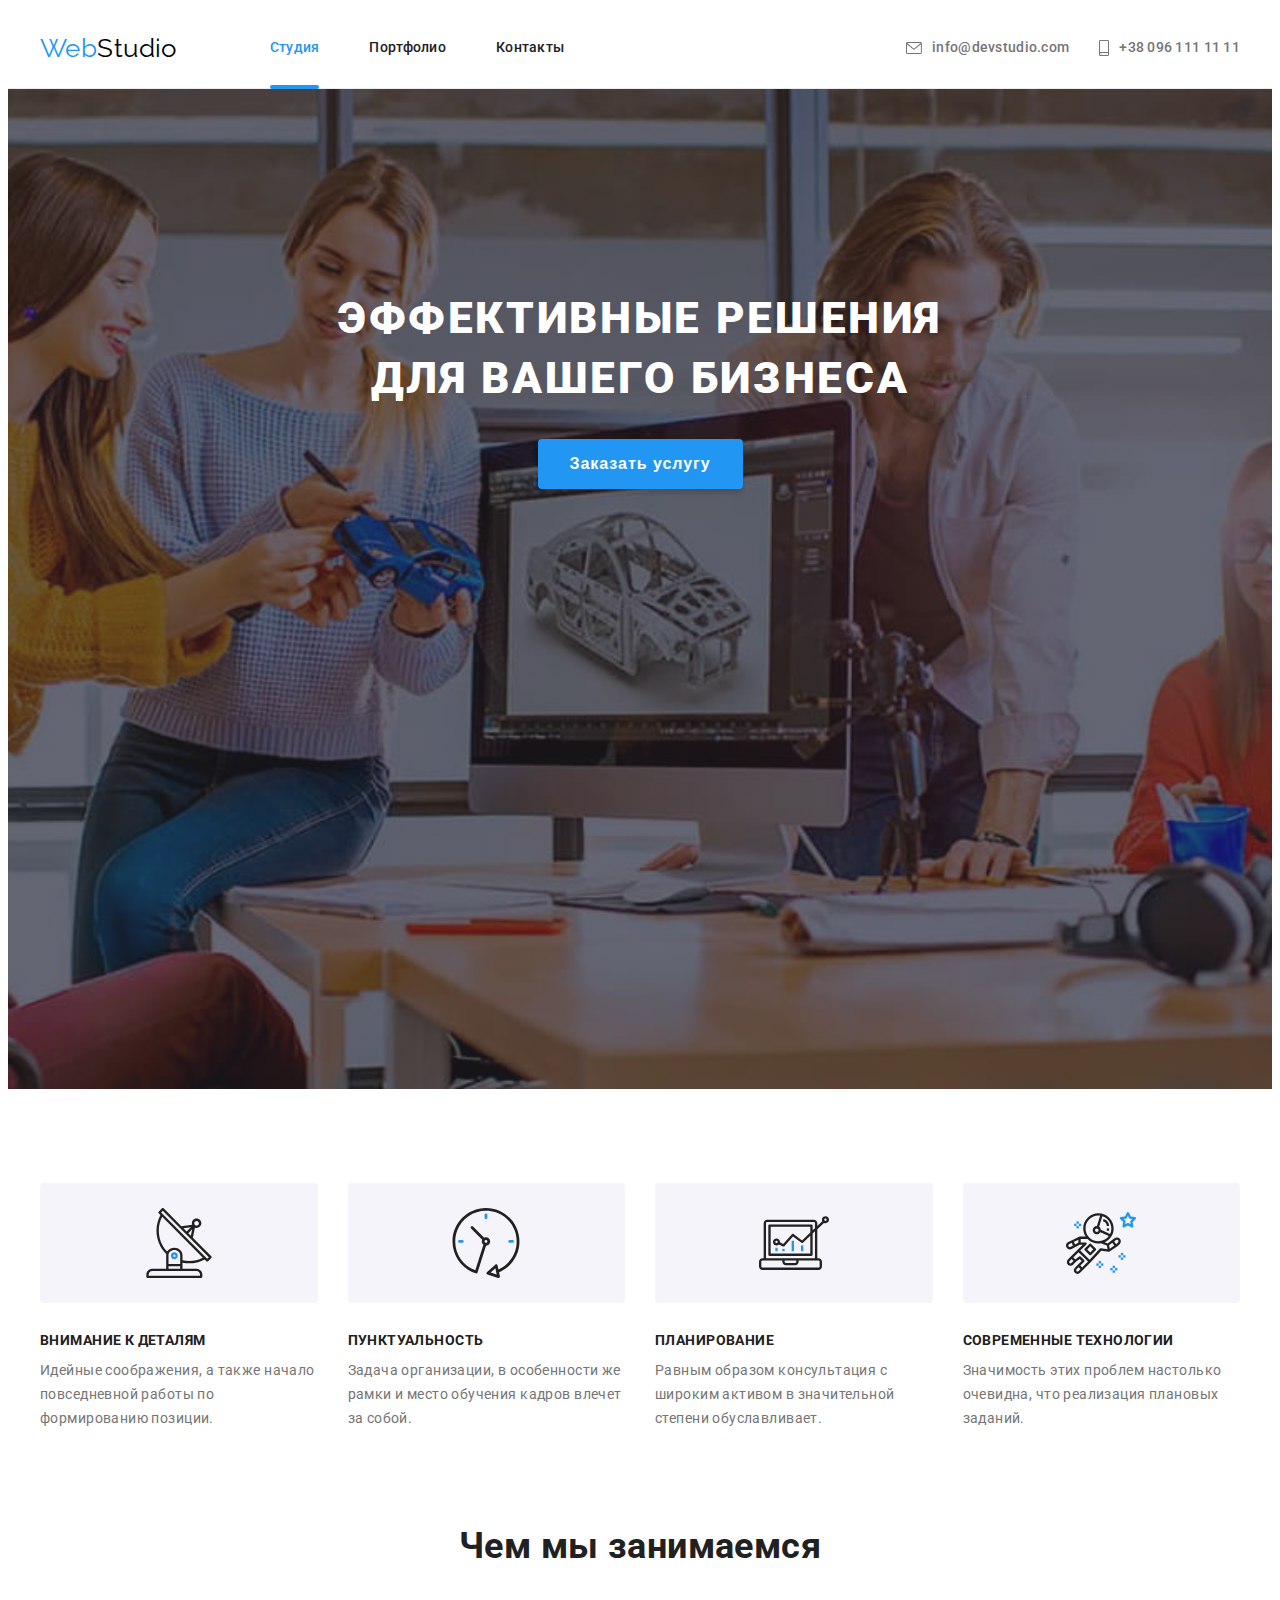
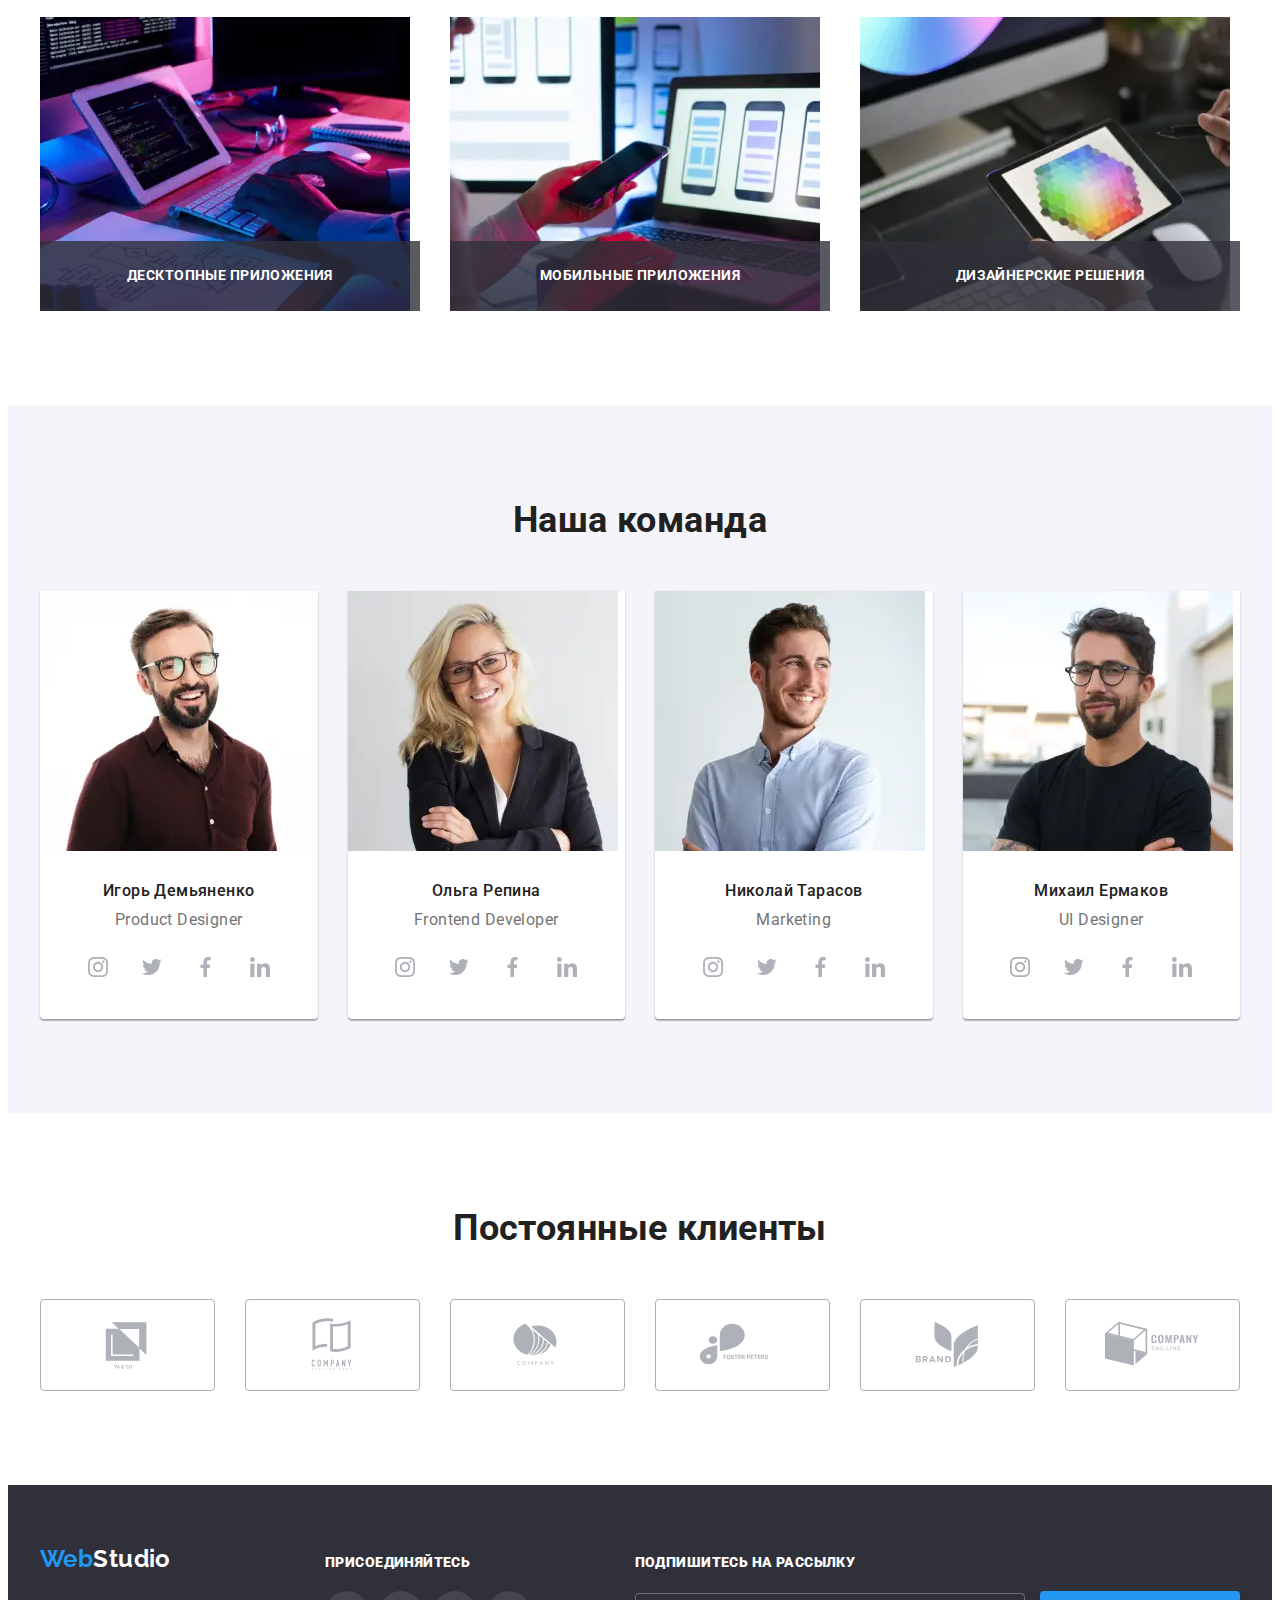
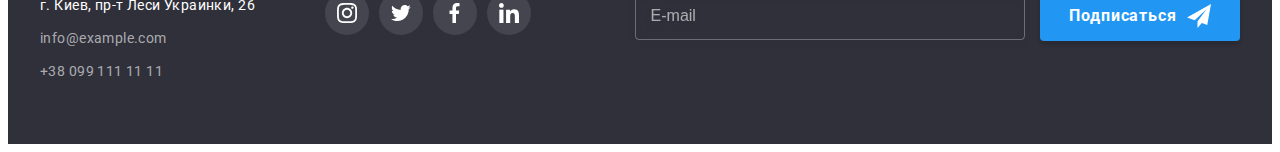
==== commit bc506389: "add portfolio" ====
--- a/index.html
+++ b/index.html
@@ -214,7 +214,7 @@
                   <source
                     srcset="./images/desktop/box.webp 1x, ./images/desktop/box@2x.webp 2x"
                     media="(min-width:1200px)"
-                    type="image/web"
+                    type="image/webp"
                   />
                   <source
                     srcset="./images/desktop/box1.jpg 1x, ./images/desktop/box@2x.jpg 2x"
@@ -231,7 +231,7 @@
                   <source
                     srcset="./images/desktop/box2.webp 1x, ./images/desktop/box2@2x.webp 2x"
                     media="(min-width:1200px)"
-                    type="image/web"
+                    type="image/webp"
                   />
                   <source
                     srcset="./images/desktop/box2.jpg 1x, ./images/desktop/box2@2x.jpg 2x"
@@ -249,7 +249,7 @@
                   <source
                     srcset="./images/desktop/box3.webp 1x, ./images/desktop/box3@2x.webp 2x"
                     media="(min-width:1200px)"
-                    type="image/web"
+                    type="image/webp"
                   />
                   <source
                     srcset="./images/desktop/box3.jpg 1x, ./images/desktop/box3@2x.jpg 2x"
@@ -275,7 +275,7 @@
                 <source
                   srcset="./images/desktop/img.webp 1x, ./images/desktop/img@2x.webp 2x"
                   media="(min-width:1200px)"
-                  type="image/web"
+                  type="image/webp"
                 />
                 <source
                   srcset="./images/desktop/img.jpg 1x, ./images/desktop/img@2x.jpg 2x"
@@ -284,7 +284,7 @@
                 <source
                   srcset="./images/tablet/img.webp 1x, ./images/tablet/img@2x.webp 2x"
                   media="(min-width:768px)"
-                  type="image/web"
+                  type="image/webp"
                 />
                 <source
                   srcset="./images/tablet/img.jpg 1x, ./images/tablet/img@2x.jpg 2x"
@@ -293,7 +293,7 @@
                 <source
                   srcset="./images/mobile/img.webp 1x, ./images/mobile/img@2x.webp 2x"
                   media="(min-width:280px)"
-                  type="image/web"
+                  type="image/webp"
                 />
                 <source
                   srcset="./images/mobile/img.jpg 1x, ./images/mobile/img@2x.jpg 2x"
@@ -342,7 +342,7 @@
                 <source
                   srcset="./images/desktop/img1.webp 1x, ./images/desktop/img1@2x.webp 2x"
                   media="(min-width:1200px)"
-                  type="image/web"
+                  type="image/webp"
                 />
                 <source
                   srcset="./images/desktop/img1.jpg 1x, ./images/desktop/img1@2x.jpg 2x"
@@ -351,7 +351,7 @@
                 <source
                   srcset="./images/tablet/img1.webp 1x, ./images/tablet/img1@2x.webp 2x"
                   media="(min-width:768px)"
-                  type="image/web"
+                  type="image/webp"
                 />
                 <source
                   srcset="./images/tablet/img1.jpg 1x, ./images/tablet/img1@2x.jpg 2x"
@@ -360,7 +360,7 @@
                 <source
                   srcset="./images/mobile/img1.webp 1x, ./images/mobile/img1@2x.webp 2x"
                   media="(min-width:280px)"
-                  type="image/web"
+                  type="image/webp"
                 />
                 <source
                   srcset="./images/mobile/img1.jpg 1x, ./images/mobile/img1@2x.jpg 2x"
@@ -409,7 +409,7 @@
                 <source
                   srcset="./images/desktop/img2.webp 1x, ./images/desktop/img2@2x.webp 2x"
                   media="(min-width:1200px)"
-                  type="image/web"
+                  type="image/webp"
                 />
                 <source
                   srcset="./images/desktop/img2.jpg 1x, ./images/desktop/img2@2x.jpg 2x"
@@ -418,7 +418,7 @@
                 <source
                   srcset="./images/tablet/img2.webp 1x, ./images/tablet/img2@2x.webp 2x"
                   media="(min-width:768px)"
-                  type="image/web"
+                  type="image/webp"
                 />
                 <source
                   srcset="./images/tablet/img2.jpg 1x, ./images/tablet/img2@2x.jpg 2x"
@@ -427,7 +427,7 @@
                 <source
                   srcset="./images/mobile/img2.webp 1x, ./images/mobile/img2@2x.webp 2x"
                   media="(min-width:280px)"
-                  type="image/web"
+                  type="image/webp"
                 />
                 <source
                   srcset="./images/mobile/img2.jpg 1x, ./images/mobile/img2@2x.jpg 2x"
@@ -476,7 +476,7 @@
                 <source
                   srcset="./images/desktop/img3.webp 1x, ./images/desktop/img3@2x.webp 2x"
                   media="(min-width:1200px)"
-                  type="image/web"
+                  type="image/webp"
                 />
                 <source
                   srcset="./images/desktop/img3.jpg 1x, ./images/desktop/img3@2x.jpg 2x"
@@ -485,7 +485,7 @@
                 <source
                   srcset="./images/tablet/img3.webp 1x, ./images/tablet/img3@2x.webp 2x"
                   media="(min-width:768px)"
-                  type="image/web"
+                  type="image/webp"
                 />
                 <source
                   srcset="./images/tablet/img3.jpg 1x, ./images/tablet/img3@2x.jpg 2x"
@@ -494,7 +494,7 @@
                 <source
                   srcset="./images/mobile/img3.webp 1x, ./images/mobile/img3@2x.webp 2x"
                   media="(min-width:280px)"
-                  type="image/web"
+                  type="image/webp"
                 />
                 <source
                   srcset="./images/mobile/img3.jpg 1x, ./images/mobile/img3@2x.jpg 2x"
--- a/css/main.min.css
+++ b/css/main.min.css
@@ -1,2 +1,2 @@
-:root{--primary-background-color: #ffffff;--secondary-background-color: #f5f4fa;--accent-color: #2196f3;--text-color: #757575;--title-color: #212121;--white-text-color: #ffffff;--black-text-color: #000000;--hero-footer-background-color: #2f303a;--body-color: #e5e5e5;--fill-svg: #afb1b8}body{font-family:'Roboto', sans-serif;background-color:var(--primary-background-color);color:var(--text-color);font-weight:400;font-size:14px;line-height:1.71;letter-spacing:0.03em}img{display:block}.list{list-style:none}.link{text-decoration:none}h1,h2,h3,h4,h5,h6,p{margin-top:0;margin-bottom:0}ul,ol{margin-top:0;margin-bottom:0;padding-left:0}.section{padding-top:60px;padding-bottom:60px}@media screen and (min-width: 1200px){.section{padding-top:94px;padding-bottom:94px}}.container{padding-left:15px;padding-right:15px;margin-left:auto;margin-right:auto;width:100%}@media screen and (min-width: 480px){.container{width:480px;margin:0 auto}}@media screen and (min-width: 768px){.container{width:768px}}@media screen and (min-width: 1200px){.container{width:1200px}}.visually-hidden{position:absolute;width:1px;height:1px;margin:-1px;border:0;padding:0;white-space:nowrap;clip-path:inset(100%);clip:rect(0 0 0 0);overflow:hidden}.section-title{font-weight:700;font-size:36px;line-height:1.17;text-align:center;color:var(--title-color);margin-bottom:50px}.social-title{font-weight:700;font-size:14px;line-height:1.14;letter-spacing:0.03em;text-transform:uppercase;color:var(--primary-background-color);margin-bottom:20px}.page-header{border-bottom:1px solid #ececec;background-color:var(--primary-background-color)}@media screen and (min-width: 768px){.page-header{padding:0}}.accent{color:var(--accent-color)}.header_container{display:flex;justify-content:space-between;align-items:center}.navigation{display:flex;align-items:center}@media screen and (min-width: 768px){.navigation{display:flex;align-items:center}}.header-logo{font-family:'Raleway', sans-serif;display:block;font-size:24px;line-height:1.17;padding:16px 0;color:var(--black-text-color)}@media screen and (min-width: 768px){.header-logo{margin-right:88px}}@media screen and (min-width: 1200px){.header-logo{margin-right:93px;font-size:26px;line-height:1.19}}.navigation__list{display:flex;align-items:center}@media screen and (max-width: 767px){.navigation__list{display:none}}.navigation__item:not(:last-child){margin-right:50px}.navigation__link{font-weight:500;line-height:1.14;letter-spacing:0.02em;color:var(--title-color);display:block;padding-top:32px;padding-bottom:32px;position:relative;transition:color 250ms cubic-bezier(0.4, 0, 0.2, 1)}.navigation__link:hover,.navigation__link:focus{color:var(--accent-color)}.header__mobile-btn{line-height:0;background-color:transparent;border:none;padding:10px 0}@media screen and (min-width: 767px){.header__mobile-btn{display:none}}.header__mobile-icon{width:40px;height:40px;padding:12px 8px;transition:fill 250ms cubic-bezier(0.4, 0, 0.2, 1)}.header__mobile-btn:hover .header__mobile-icon,.header__mobile-btn:focus .header__mobile-icon{fill:var(--accent-color)}.contacts__list{display:flex;flex-direction:column;padding:14px 0}@media screen and (max-width: 767px){.contacts__list{display:none}}@media screen and (min-width: 1200px){.contacts__list{flex-direction:row;align-items:center;padding:0}}.contacts__link{font-weight:500;font-size:14px;line-height:1.14;letter-spacing:0.02em;color:var(--text-color);padding:5px 0;display:flex;align-items:center;transition:color 250ms cubic-bezier(0.4, 0, 0.2, 1)}.contacts__link:hover,.contacts__link:focus{color:var(--accent-color)}@media screen and (min-width: 1200px){.contacts__link{padding:32px 0}}@media screen and (min-width: 1200px){.contacts__item:not(:last-child){margin-right:30px}}.contacts__icon{margin-right:10px;fill:var(--text-color);transition:fill 250ms cubic-bezier(0.4, 0, 0.2, 1)}.contacts__link:hover .contacts__icon,.contacts__link:focus .contacts__icon{fill:var(--accent-color)}.active{color:var(--accent-color)}@media screen and (min-width: 768px){.active::after{content:'';display:block;position:absolute;width:100%;height:4px;background-color:var(--accent-color);border-radius:2px;bottom:-1px;left:0}}.hero{max-width:1600px;min-height:400px;margin-left:auto;margin-right:auto;background-color:var(--hero-footer-background-color);text-align:center;padding-top:118px;padding-bottom:118px;background-image:linear-gradient(rgba(47,48,58,0.4), rgba(47,48,58,0.4)),url(../images/mobile/imghero.jpg);background-repeat:no-repeat;background-position:center;background-size:cover}.hero__title{font-weight:900;font-size:26px;line-height:1.61;text-align:center;letter-spacing:0.06em;text-transform:uppercase;color:var(--white-text-color);max-width:360px;margin:0 auto 30px}@media screen and (min-width: 1200px){.hero__title{font-size:44px;line-height:1.36;max-width:696px}}.hero__btn{background-color:var(--accent-color);font-weight:700;font-size:16px;line-height:1.87;text-align:center;letter-spacing:0.06em;color:var(--white-text-color);cursor:pointer;padding:10px 32px;border-radius:4px;box-shadow:0px 4px 4px rgba(0,0,0,0.15);transition:background-color 250ms cubic-bezier(0.4, 0, 0.2, 1);border:none}.hero__btn:hover,.hero__btn:focus{background-color:#188ce8}@media screen and (min-device-pixel-ratio: 2) and (max-width: 767px), (min-resolution: 192dpi) and (max-width: 767px), (min-resolution: 2dppx) and (max-width: 767px){.hero{background-image:linear-gradient(rgba(47,48,58,0.4), rgba(47,48,58,0.4)),url(../images/mobile/imghero@2x.jpg)}}@media screen and (min-width: 768px){.hero{background-image:linear-gradient(rgba(47,48,58,0.4), rgba(47,48,58,0.4)),url(../images/tablet/imghero.jpg)}}@media screen and (min-width: 768px) and (min-device-pixel-ratio: 2), (min-resolution: 192dpi) and (min-width: 768px), (min-resolution: 2dppx) and (min-width: 768px){.hero{background-image:linear-gradient(rgba(47,48,58,0.4), rgba(47,48,58,0.4)),url(../images/tablet/imghero@2x.jpg)}}@media screen and (min-width: 1200px){.hero{min-height:600px;padding-top:200px;padding-bottom:200px;background-image:linear-gradient(rgba(47,48,58,0.4), rgba(47,48,58,0.4)),url(../images/desktop/imghero.jpg)}}@media screen and (min-width: 1200px) and (min-device-pixel-ratio: 2), (min-resolution: 192dpi) and (min-width: 1200px), (min-resolution: 2dppx) and (min-width: 1200px){.hero{background-image:linear-gradient(rgba(47,48,58,0.4), rgba(47,48,58,0.4)),url(../images/desktop/imghero@2x.jpg)}}@media screen and (min-width: 1200px){.advantages{padding-top:94px;padding-bottom:47px;background-color:var(--primary-background-color)}}@media screen and (min-width: 768px){.advantages__list{display:flex;flex-wrap:wrap;margin-left:-30px;margin-top:-30px}}@media screen and (min-width: 768px){.advantages__item{flex-basis:calc((100% - 60px) / 2);margin-left:30px;margin-top:30px}}@media screen and (min-width: 1200px){.advantages__item{flex-basis:calc((100% - 120px) / 4)}}.advantages__item:not(:last-child){margin-bottom:30px}@media screen and (min-width: 768px){.advantages__item:not(:last-child){margin-bottom:0}}.advantages__icons-box{display:flex;justify-content:center;align-items:center;padding:25px 0;margin-bottom:30px;border-radius:4px;background-color:#f5f4fa}.advantages__icon{width:70px;height:70px}.advantages__title{font-size:14px;font-weight:700;line-height:1.14;text-transform:uppercase;color:var(--title-color);margin-bottom:10px;text-align:center}@media screen and (min-width: 768px){.advantages__title{text-align:left}}.work{padding-top:47px;padding-bottom:94px;background-color:var(--primary-background-color)}.work__list{display:flex;flex-wrap:wrap;margin-left:-30px;margin-top:-30px}.work__item{flex-basis:calc((100% - 90px) / 3);margin-left:30px;margin-top:30px}.work__img-wrapper{position:relative}.work__overlay{font-family:'Roboto', sans-serif;font-weight:700;font-size:14px;line-height:1.14;text-transform:uppercase;color:var(--primary-background-color);position:absolute;display:flex;justify-content:center;align-items:center;height:70px;width:100%;bottom:0;left:0;background-color:rgba(47,48,58,0.8)}@media screen and (max-width: 1199px){.work{display:none}}.team{background-color:var(--secondary-background-color)}.team img{max-width:100%;height:auto}.team__item{background-color:var(--primary-background-color);box-shadow:0px 1px 3px rgba(0,0,0,0.12),0px 1px 1px rgba(0,0,0,0.14),0px 2px 1px rgba(0,0,0,0.2);border-radius:0px 0px 4px 4px}.team__item:not(:last-child){margin-bottom:30px}.team__wrapper-description{padding:30px 32px}.team__title{font-weight:500;font-size:16px;line-height:1.19;text-align:center;color:var(--title-color);margin-bottom:10px}.team__description{font-size:16px;line-height:1.19;text-align:center;margin-bottom:16px}.team__social-list-link{width:44px;height:44px;border-radius:50%;background-color:var(--primary-background-color);display:flex;align-items:center;justify-content:center;transition:background-color 250ms cubic-bezier(0.4, 0, 0.2, 1)}.team__social-list-link:hover,.team__social-list-link:focus{background-color:var(--accent-color)}.team__social-list{display:flex;align-items:center;justify-content:center}.team__social-list-item:not(:last-child){margin-right:10px}.team__social-icon{width:20px;height:20px;fill:var(--fill-svg);transition:fill 250ms cubic-bezier(0.4, 0, 0.2, 1)}.team__social-list-link:hover .team__social-icon,.team__social-list-link:focus .team__social-icon{fill:var(--primary-background-color)}@media screen and (min-width: 768px){.team__list{display:flex;flex-wrap:wrap;margin-left:-30px;margin-top:-30px}}@media screen and (min-width: 768px){.team__item{flex-basis:calc((100% - 60px) / 2);margin-left:30px;margin-top:30px}.team__item:not(:last-child){margin-bottom:0px}}@media screen and (min-width: 1200px){.team__item{flex-basis:calc((100% - 120px) / 4)}}.clients__list{display:flex;flex-wrap:wrap;margin-top:-30px;margin-left:-30px}.clients__item{flex-basis:calc((100% - 60px) / 2);margin-top:30px;margin-left:30px}.clients__link{display:flex;justify-content:center;align-items:center;padding:15px 0;border:1px solid #afb1b8;border-radius:4px;transition:border-color 250ms cubic-bezier(0.4, 0, 0.2, 1)}.clients__link:hover,.clients__link:focus{border:1px solid var(--accent-color)}.clients__icon{fill:#afb1b8;width:106px;height:60px;transition:fill 250ms cubic-bezier(0.4, 0, 0.2, 1)}.clients__link:hover .clients__icon,.clients__link:focus .clients__icon{fill:var(--accent-color)}@media screen and (min-width: 768px){.clients__item{flex-basis:calc((100% - 90px) / 3)}}@media screen and (min-width: 1200px){.clients__item{flex-basis:calc((100% - 180px) / 6)}}.footer__container{text-align:center;padding:60px 15px}@media screen and (min-width: 1200px){.footer__container{display:flex;align-items:baseline;text-align:left}}.footer-main-wrapper{margin-bottom:60px}@media screen and (min-width: 768px) and (max-width: 1199px){.footer-main-wrapper{display:flex;align-items:baseline;justify-content:space-between;padding-left:76px;padding-right:89px}}@media screen and (min-width: 1200px){.footer-main-wrapper{display:flex;align-items:baseline;margin-bottom:0}}.address-wrapper{margin-bottom:60px}@media screen and (min-width: 768px){.address-wrapper{margin-bottom:0}}@media screen and (min-width: 1200px){.address-wrapper{margin-right:70px}}@media screen and (min-width: 1200px){.footer-subscribe{margin-left:auto}}.footer-logo{font-family:'Raleway', sans-serif;font-weight:700;font-size:24px;line-height:1.19;color:var(--white-text-color);margin-bottom:20px;display:block}.page-footer{background-color:var(--hero-footer-background-color)}.address{font-style:normal;margin-top:20px}.address__item:not(:last-child){margin-bottom:9px}.address__link{line-height:1.71;color:var(--white-text-color);display:block;transition:color 250ms cubic-bezier(0.4, 0, 0.2, 1)}.address__link:hover,.address__link:focus{color:var(--accent-color)}.footer-contacts-link{line-height:1.71;color:rgba(255,255,255,0.6);display:block;transition:color 250ms cubic-bezier(0.4, 0, 0.2, 1)}.footer-contacts-link:hover,.footer-contacts-link:focus{color:var(--accent-color)}.footer-social-icon{fill:var(--primary-background-color)}.footer-social-link{width:44px;height:44px;border-radius:50%;background-color:var(--primary-background-color);display:flex;align-items:center;justify-content:center;background-color:rgba(255,255,255,0.1);transition:background-color 250ms cubic-bezier(0.4, 0, 0.2, 1)}.footer-social-link:hover,.footer-social-link:focus{background-color:var(--accent-color)}.footer-form__input{width:100%;color:var(--primary-background-color);border:1px solid rgba(255,255,255,0.3);background-color:transparent;filter:drop-shadow(0px 4px 4px rgba(0,0,0,0.15));border-radius:4px;padding:15px;margin-bottom:20px}.footer-form__input::placeholder{font-weight:400;font-size:16px;line-height:1.25;color:rgba(255,255,255,0.6)}@media screen and (min-width: 768px){.footer-form__input{width:450px}}@media screen and (min-width: 1200px){.footer-form__input{width:358px;margin-right:12px;margin-bottom:0}}.footer-form__btn{min-width:200px;background-color:var(--accent-color);box-shadow:0px 4px 4px rgba(0,0,0,0.15);border-radius:4px;padding:10px 28px;font-family:'Roboto', sans-serif;font-weight:700;font-size:16px;line-height:1.88;text-align:center;letter-spacing:0.06em;color:var(--primary-background-color);cursor:pointer;display:inline-flex;justify-content:center;align-items:center;transition:background-color 250ms cubic-bezier(0.4, 0, 0.2, 1);border:none}.footer-form__btn:hover,.footer-form__btn:focus{background-color:#188ce8}@media screen and (min-width: 768px){.footer-form__btn{display:flex;margin:0 auto}}@media screen and (min-width: 1200px){.footer-form__btn{display:inline-flex}}.footer-form__icon{margin-left:10px}.filters{display:flex;justify-content:center;margin-bottom:50px}.filters__item:not(:last-child){margin-right:8px}.filters__btn{font-weight:500;font-size:16px;line-height:1.6;text-align:center;color:var(--title-color);background-color:var(--secondary-background-color);border-radius:4px;cursor:pointer;border:0;padding:6px 22px;transition:color 250ms cubic-bezier(0.4, 0, 0.2, 1),background-color 250ms cubic-bezier(0.4, 0, 0.2, 1),box-shadow 250ms cubic-bezier(0.4, 0, 0.2, 1)}.filters__btn:hover,.filters__btn:focus{background-color:var(--accent-color);color:var(--white-text-color);box-shadow:0px 3px 1px rgba(0,0,0,0.1),0px 1px 2px rgba(0,0,0,0.08),0px 2px 2px rgba(0,0,0,0.12)}.projects{display:flex;flex-wrap:wrap;margin-left:-30px;margin-top:-30px}.projects__item{flex-basis:calc((100% - 270px) / 9);margin-left:30px;margin-top:30px}.projects__link{display:block;transition:box-shadow 250ms cubic-bezier(0.4, 0, 0.2, 1)}.projects__link:hover,.projects__link:focus{box-shadow:0px 1px 1px rgba(0,0,0,0.12),1px 4px 6px rgba(0,0,0,0.16),0px 4px 4px rgba(0,0,0,0.06)}.projects-image-wrapper{position:relative;overflow:hidden}.image-overlay{position:absolute;background-color:rgba(33,150,243,0.9);font-family:'Roboto', sans-serif;font-weight:400;font-size:18px;line-height:1.56;padding:63px 24px;letter-spacing:0.03em;width:100%;top:0;left:0;overflow:auto;color:var(--primary-background-color);transform:translateY(100%);transition:transform 250ms cubic-bezier(0.4, 0, 0.2, 1)}.projects__link:hover .image-overlay,.projects__link:focus .image-overlay{transform:translateY(0%)}.projects__title{font-weight:700;font-size:18px;line-height:2;letter-spacing:0.06em;color:var(--title-color)}.projects__desc{font-size:16px;line-height:1.9;color:var(--text-color)}.projects__desc-container{padding:20px 24px;border:1px solid #eeeeee;border-top:0}.backdrop{width:100vw;height:100vh;position:fixed;background-color:rgba(0,0,0,0.2);top:0;left:0;z-index:100;transition:opacity 250ms cubic-bezier(0.4, 0, 0.2, 1),visibility 250ms cubic-bezier(0.4, 0, 0.2, 1)}.modal-window{max-width:450px;border-radius:4px;background-color:var(--primary-background-color);position:absolute;box-shadow:0px 1px 3px rgba(0,0,0,0.12),0px 1px 1px rgba(0,0,0,0.14),0px 2px 1px rgba(0,0,0,0.2);padding:40px}.modal-close-btn{width:30px;height:30px;border:1px solid rgba(0,0,0,0.1);background-color:transparent;border-radius:50%;cursor:pointer;position:absolute;top:8px;right:8px;padding:0;display:flex;justify-content:center;align-items:center}.modal-close-icon{transition:fill 250ms cubic-bezier(0.4, 0, 0.2, 1)}.modal-close-icon:hover,.modal-close-icon:focus{fill:var(--accent-color)}.is-hidden{opacity:0;visibility:hidden;pointer-events:none}@media screen and (min-width: 450px){.modal-window{top:50%;left:50%;transform:translate(-50%, -50%);min-width:450px}}@media screen and (min-width: 1200px){.modal-window{min-width:528px}}.form-top-text{font-family:'Roboto';font-weight:700;font-size:20px;line-height:1.5;text-align:center;color:var(--title-color);margin-bottom:12px}.form-wrapper{position:relative;display:block;margin-top:4px}.form-input{width:100%;height:40px;border:1px solid rgba(33,33,33,0.2);padding-left:42px;border-radius:4px;transition:border-color 250ms cubic-bezier(0.4, 0, 0.2, 1)}.form-input:focus{border-color:var(--accent-color);outline:none}.form-label{font-weight:400;font-size:12px;line-height:1.17;letter-spacing:0.01em;margin-bottom:10px;color:var(--text-color)}.form-label-text{margin-bottom:20px;font-size:12px;line-height:1.17;letter-spacing:0.01em}.form-icon{position:absolute;top:50%;left:12px;transform:translateY(-50%);fill:var(--title-color);transition:fill 250ms cubic-bezier(0.4, 0, 0.2, 1)}.form-input:focus+.form-icon{color:var(--accent-color)}.form-about{height:120px;width:100%;border:1px solid rgba(33,33,33,0.2);border-radius:4px;resize:none;padding:12px 16px;margin-top:4px;transition:border-color 250ms cubic-bezier(0.4, 0, 0.2, 1);margin-bottom:20px}.form-about:focus{border-color:var(--accent-color);outline:none}.form-about::placeholder{font-weight:400;font-size:12px;line-height:1.16;letter-spacing:0.01em;color:rgba(117,117,117,0.5)}.agree{font-weight:400;font-size:12px;line-height:1.17;color:var(--text-color)}.modal-form-policy-link{color:var(--accent-color)}.form-checkbox{display:flex;align-items:center;justify-content:center;margin-bottom:30px;cursor:pointer}.checkbox-custom-icon{display:block;width:16px;height:15px;border:2px solid var(--title-color);border-radius:2px;margin-right:8px;transition:border-color 250ms cubic-bezier(0.4, 0, 0.2, 1),background-color 250ms cubic-bezier(0.4, 0, 0.2, 1)}.form-checkbox-input:focus+.checkbox-custom-icon{border-color:var(--accent-color)}.form-checkbox-input:checked+.checkbox-custom-icon{background-color:var(--accent-color);background-image:url(../images/check.svg);background-repeat:no-repeat;background-position:50% 50%;border-color:var(--accent-color);border-radius:2px}.form-button{font-family:'Roboto', sans-serif;cursor:pointer;display:block;font-weight:700;font-size:16px;line-height:1.87;border-radius:4px;padding:10px 55px;background-color:var(--accent-color);border:0;letter-spacing:0.06em;color:var(--primary-background-color);margin:0 auto;box-shadow:0px 4px 4px rgba(0,0,0,0.15);transition:background-color 250ms cubic-bezier(0.4, 0, 0.2, 1),box-shadow 250ms cubic-bezier(0.4, 0, 0.2, 1)}.form-button:hover,.form-button:focus{background-color:#188ce8;box-shadow:0px 4px 4px rgba(0,0,0,0.15)}@media screen and (min-width: 1200px){.form-top-text{line-height:1.15;max-width:unset}}@media screen and (min-width: 1200px){.agree{font-size:14px}}@media screen and (max-width: 320px){.checkbox-custom-icon{width:20px}}.mobile{z-index:1;position:fixed;top:0;left:0;width:100vw;height:100vh;background-color:var(--primary-background-color);overflow:auto;opacity:0;visibility:hidden;pointer-events:none}.mobile.is-open{opacity:1;visibility:visible;pointer-events:auto}.mobile__container{position:relative;padding:48px 25px;max-width:480px}.mobile__close-btn{position:absolute;top:10px;right:0;width:40px;height:40px;border:none;background-color:transparent;padding:0;line-height:0}.mobile__nav{margin-bottom:302px}.mobile__nav-item:not(:last-child){padding-bottom:32px}.mobile__nav-link{font-weight:500;font-size:40px;line-height:1.18;letter-spacing:0.02em;color:var(--title-color)}.mobile__nav-link:hover,.mobile__nav-link:focus{color:var(--accent-color)}.mobile__contacts{margin-bottom:64px}.mobile__contacts-item:not(:last-child){margin-bottom:32px}.mobile__contacts-link{font-weight:500;font-size:24px;line-height:1.17;letter-spacing:0.02em;color:var(--text-color)}.mobile__contacts-link:hover,.mobile__contacts-link:focus{color:var(--accent-color);font-size:34px;line-height:1.18}.mobile__social{display:flex;flex-wrap:wrap}.mobile__social-item{display:flex}.mobile__social-item:not(:last-child){margin-right:10px}.mobile__social-item:not(:last-child)::after{content:'';display:inline-flex;width:1px;height:22px;background-color:rgba(33,33,33,0.2);margin-left:10px}.mobile__social-link{font-weight:500;font-size:18px;line-height:1.22;letter-spacing:0.02em;color:var(--accent-color)}.mobile__social-link:focus,.mobile__social-link:hover{color:#188ce8}.mobile__close-icon{transition:fill 250ms cubic-bezier(0.4, 0, 0.2, 1)}.mobile__close-btn:hover .mobile__close-icon,.mobile__close-btn:focus .mobile__close-icon{fill:var(--accent-color)}@media screen and (min-width: 768px){.mobile{display:none}}
+:root{--primary-background-color: #ffffff;--secondary-background-color: #f5f4fa;--accent-color: #2196f3;--text-color: #757575;--title-color: #212121;--white-text-color: #ffffff;--black-text-color: #000000;--hero-footer-background-color: #2f303a;--body-color: #e5e5e5;--fill-svg: #afb1b8}body{font-family:'Roboto', sans-serif;background-color:var(--primary-background-color);color:var(--text-color);font-weight:400;font-size:14px;line-height:1.71;letter-spacing:0.03em}img{display:block}.list{list-style:none}.link{text-decoration:none}h1,h2,h3,h4,h5,h6,p{margin-top:0;margin-bottom:0}ul,ol{margin-top:0;margin-bottom:0;padding-left:0}.section{padding-top:60px;padding-bottom:60px}@media screen and (min-width: 1200px){.section{padding-top:94px;padding-bottom:94px}}.container{padding-left:15px;padding-right:15px;margin-left:auto;margin-right:auto;width:100%}@media screen and (min-width: 480px){.container{width:480px;margin:0 auto}}@media screen and (min-width: 768px){.container{width:768px}}@media screen and (min-width: 1200px){.container{width:1200px}}.visually-hidden{position:absolute;width:1px;height:1px;margin:-1px;border:0;padding:0;white-space:nowrap;clip-path:inset(100%);clip:rect(0 0 0 0);overflow:hidden}.section-title{font-weight:700;font-size:36px;line-height:1.17;text-align:center;color:var(--title-color);margin-bottom:50px}.social-title{font-weight:700;font-size:14px;line-height:1.14;letter-spacing:0.03em;text-transform:uppercase;color:var(--primary-background-color);margin-bottom:20px}.page-header{border-bottom:1px solid #ececec;background-color:var(--primary-background-color)}@media screen and (min-width: 768px){.page-header{padding:0}}.accent{color:var(--accent-color)}.header_container{display:flex;justify-content:space-between;align-items:center}.navigation{display:flex;align-items:center}@media screen and (min-width: 768px){.navigation{display:flex;align-items:center}}.header-logo{font-family:'Raleway', sans-serif;display:block;font-size:24px;line-height:1.17;padding:16px 0;color:var(--black-text-color)}@media screen and (min-width: 768px){.header-logo{margin-right:88px}}@media screen and (min-width: 1200px){.header-logo{margin-right:93px;font-size:26px;line-height:1.19}}.navigation__list{display:flex;align-items:center}@media screen and (max-width: 767px){.navigation__list{display:none}}.navigation__item:not(:last-child){margin-right:50px}.navigation__link{font-weight:500;line-height:1.14;letter-spacing:0.02em;color:var(--title-color);display:block;padding-top:32px;padding-bottom:32px;position:relative;transition:color 250ms cubic-bezier(0.4, 0, 0.2, 1)}.navigation__link:hover,.navigation__link:focus{color:var(--accent-color)}.header__mobile-btn{line-height:0;background-color:transparent;border:none;padding:10px 0}@media screen and (min-width: 767px){.header__mobile-btn{display:none}}.header__mobile-icon{width:40px;height:40px;padding:12px 8px;transition:fill 250ms cubic-bezier(0.4, 0, 0.2, 1)}.header__mobile-btn:hover .header__mobile-icon,.header__mobile-btn:focus .header__mobile-icon{fill:var(--accent-color)}.contacts__list{display:flex;flex-direction:column;padding:14px 0}@media screen and (max-width: 767px){.contacts__list{display:none}}@media screen and (min-width: 1200px){.contacts__list{flex-direction:row;align-items:center;padding:0}}.contacts__link{font-weight:500;font-size:14px;line-height:1.14;letter-spacing:0.02em;color:var(--text-color);padding:5px 0;display:flex;align-items:center;transition:color 250ms cubic-bezier(0.4, 0, 0.2, 1)}.contacts__link:hover,.contacts__link:focus{color:var(--accent-color)}@media screen and (min-width: 1200px){.contacts__link{padding:32px 0}}@media screen and (min-width: 1200px){.contacts__item:not(:last-child){margin-right:30px}}.contacts__icon{margin-right:10px;fill:var(--text-color);transition:fill 250ms cubic-bezier(0.4, 0, 0.2, 1)}.contacts__link:hover .contacts__icon,.contacts__link:focus .contacts__icon{fill:var(--accent-color)}.active{color:var(--accent-color)}@media screen and (min-width: 768px){.active::after{content:'';display:block;position:absolute;width:100%;height:4px;background-color:var(--accent-color);border-radius:2px;bottom:-1px;left:0}}.hero{max-width:1600px;min-height:400px;margin-left:auto;margin-right:auto;background-color:var(--hero-footer-background-color);text-align:center;padding-top:118px;padding-bottom:118px;background-image:linear-gradient(rgba(47,48,58,0.4), rgba(47,48,58,0.4)),url(../images/mobile/imghero.jpg);background-repeat:no-repeat;background-position:center;background-size:cover}.hero__title{font-weight:900;font-size:26px;line-height:1.61;text-align:center;letter-spacing:0.06em;text-transform:uppercase;color:var(--white-text-color);max-width:360px;margin:0 auto 30px}@media screen and (min-width: 1200px){.hero__title{font-size:44px;line-height:1.36;max-width:696px}}.hero__btn{background-color:var(--accent-color);font-weight:700;font-size:16px;line-height:1.87;text-align:center;letter-spacing:0.06em;color:var(--white-text-color);cursor:pointer;padding:10px 32px;border-radius:4px;box-shadow:0px 4px 4px rgba(0,0,0,0.15);transition:background-color 250ms cubic-bezier(0.4, 0, 0.2, 1);border:none}.hero__btn:hover,.hero__btn:focus{background-color:#188ce8}@media screen and (min-device-pixel-ratio: 2) and (max-width: 767px), (min-resolution: 192dpi) and (max-width: 767px), (min-resolution: 2dppx) and (max-width: 767px){.hero{background-image:linear-gradient(rgba(47,48,58,0.4), rgba(47,48,58,0.4)),url(../images/mobile/imghero@2x.jpg)}}@media screen and (min-width: 768px){.hero{background-image:linear-gradient(rgba(47,48,58,0.4), rgba(47,48,58,0.4)),url(../images/tablet/imghero.jpg)}}@media screen and (min-width: 768px) and (min-device-pixel-ratio: 2), (min-resolution: 192dpi) and (min-width: 768px), (min-resolution: 2dppx) and (min-width: 768px){.hero{background-image:linear-gradient(rgba(47,48,58,0.4), rgba(47,48,58,0.4)),url(../images/tablet/imghero@2x.jpg)}}@media screen and (min-width: 1200px){.hero{min-height:600px;padding-top:200px;padding-bottom:200px;background-image:linear-gradient(rgba(47,48,58,0.4), rgba(47,48,58,0.4)),url(../images/desktop/imghero.jpg)}}@media screen and (min-width: 1200px) and (min-device-pixel-ratio: 2), (min-resolution: 192dpi) and (min-width: 1200px), (min-resolution: 2dppx) and (min-width: 1200px){.hero{background-image:linear-gradient(rgba(47,48,58,0.4), rgba(47,48,58,0.4)),url(../images/desktop/imghero@2x.jpg)}}@media screen and (min-width: 1200px){.advantages{padding-top:94px;padding-bottom:47px;background-color:var(--primary-background-color)}}@media screen and (min-width: 768px){.advantages__list{display:flex;flex-wrap:wrap;margin-left:-30px;margin-top:-30px}}@media screen and (min-width: 768px){.advantages__item{flex-basis:calc((100% - 60px) / 2);margin-left:30px;margin-top:30px}}@media screen and (min-width: 1200px){.advantages__item{flex-basis:calc((100% - 120px) / 4)}}.advantages__item:not(:last-child){margin-bottom:30px}@media screen and (min-width: 768px){.advantages__item:not(:last-child){margin-bottom:0}}.advantages__icons-box{display:flex;justify-content:center;align-items:center;padding:25px 0;margin-bottom:30px;border-radius:4px;background-color:#f5f4fa}.advantages__icon{width:70px;height:70px}.advantages__title{font-size:14px;font-weight:700;line-height:1.14;text-transform:uppercase;color:var(--title-color);margin-bottom:10px;text-align:center}@media screen and (min-width: 768px){.advantages__title{text-align:left}}.work{padding-top:47px;padding-bottom:94px;background-color:var(--primary-background-color)}.work__list{display:flex;flex-wrap:wrap;margin-left:-30px;margin-top:-30px}.work__item{flex-basis:calc((100% - 90px) / 3);margin-left:30px;margin-top:30px}.work__img-wrapper{position:relative}.work__overlay{font-family:'Roboto', sans-serif;font-weight:700;font-size:14px;line-height:1.14;text-transform:uppercase;color:var(--primary-background-color);position:absolute;display:flex;justify-content:center;align-items:center;height:70px;width:100%;bottom:0;left:0;background-color:rgba(47,48,58,0.8)}@media screen and (max-width: 1199px){.work{display:none}}.team{background-color:var(--secondary-background-color)}.team img{max-width:100%;height:auto}.team__item{background-color:var(--primary-background-color);box-shadow:0px 1px 3px rgba(0,0,0,0.12),0px 1px 1px rgba(0,0,0,0.14),0px 2px 1px rgba(0,0,0,0.2);border-radius:0px 0px 4px 4px}.team__item:not(:last-child){margin-bottom:30px}.team__wrapper-description{padding:30px 32px}.team__title{font-weight:500;font-size:16px;line-height:1.19;text-align:center;color:var(--title-color);margin-bottom:10px}.team__description{font-size:16px;line-height:1.19;text-align:center;margin-bottom:16px}.team__social-list-link{width:44px;height:44px;border-radius:50%;background-color:var(--primary-background-color);display:flex;align-items:center;justify-content:center;transition:background-color 250ms cubic-bezier(0.4, 0, 0.2, 1)}.team__social-list-link:hover,.team__social-list-link:focus{background-color:var(--accent-color)}.team__social-list{display:flex;align-items:center;justify-content:center}.team__social-list-item:not(:last-child){margin-right:10px}.team__social-icon{width:20px;height:20px;fill:var(--fill-svg);transition:fill 250ms cubic-bezier(0.4, 0, 0.2, 1)}.team__social-list-link:hover .team__social-icon,.team__social-list-link:focus .team__social-icon{fill:var(--primary-background-color)}@media screen and (min-width: 768px){.team__list{display:flex;flex-wrap:wrap;margin-left:-30px;margin-top:-30px}}@media screen and (min-width: 768px){.team__item{flex-basis:calc((100% - 60px) / 2);margin-left:30px;margin-top:30px}.team__item:not(:last-child){margin-bottom:0px}}@media screen and (min-width: 1200px){.team__item{flex-basis:calc((100% - 120px) / 4)}}.clients__list{display:flex;flex-wrap:wrap;margin-top:-30px;margin-left:-30px}.clients__item{flex-basis:calc((100% - 60px) / 2);margin-top:30px;margin-left:30px}.clients__link{display:flex;justify-content:center;align-items:center;padding:15px 0;border:1px solid #afb1b8;border-radius:4px;transition:border-color 250ms cubic-bezier(0.4, 0, 0.2, 1)}.clients__link:hover,.clients__link:focus{border:1px solid var(--accent-color)}.clients__icon{fill:#afb1b8;width:106px;height:60px;transition:fill 250ms cubic-bezier(0.4, 0, 0.2, 1)}.clients__link:hover .clients__icon,.clients__link:focus .clients__icon{fill:var(--accent-color)}@media screen and (min-width: 768px){.clients__item{flex-basis:calc((100% - 90px) / 3)}}@media screen and (min-width: 1200px){.clients__item{flex-basis:calc((100% - 180px) / 6)}}.footer__container{text-align:center;padding:60px 15px}@media screen and (min-width: 1200px){.footer__container{display:flex;align-items:baseline;text-align:left}}.footer-main-wrapper{margin-bottom:60px}@media screen and (min-width: 768px) and (max-width: 1199px){.footer-main-wrapper{display:flex;align-items:baseline;justify-content:space-between;padding-left:76px;padding-right:89px}}@media screen and (min-width: 1200px){.footer-main-wrapper{display:flex;align-items:baseline;margin-bottom:0}}.address-wrapper{margin-bottom:60px}@media screen and (min-width: 768px){.address-wrapper{margin-bottom:0}}@media screen and (min-width: 1200px){.address-wrapper{margin-right:70px}}@media screen and (min-width: 1200px){.footer-subscribe{margin-left:auto}}.footer-logo{font-family:'Raleway', sans-serif;font-weight:700;font-size:24px;line-height:1.19;color:var(--white-text-color);margin-bottom:20px;display:block}.page-footer{background-color:var(--hero-footer-background-color)}.address{font-style:normal;margin-top:20px}.address__item:not(:last-child){margin-bottom:9px}.address__link{line-height:1.71;color:var(--white-text-color);display:block;transition:color 250ms cubic-bezier(0.4, 0, 0.2, 1)}.address__link:hover,.address__link:focus{color:var(--accent-color)}.footer-contacts-link{line-height:1.71;color:rgba(255,255,255,0.6);display:block;transition:color 250ms cubic-bezier(0.4, 0, 0.2, 1)}.footer-contacts-link:hover,.footer-contacts-link:focus{color:var(--accent-color)}.footer-social-icon{fill:var(--primary-background-color)}.footer-social-link{width:44px;height:44px;border-radius:50%;background-color:var(--primary-background-color);display:flex;align-items:center;justify-content:center;background-color:rgba(255,255,255,0.1);transition:background-color 250ms cubic-bezier(0.4, 0, 0.2, 1)}.footer-social-link:hover,.footer-social-link:focus{background-color:var(--accent-color)}.footer-form__input{width:100%;color:var(--primary-background-color);border:1px solid rgba(255,255,255,0.3);background-color:transparent;filter:drop-shadow(0px 4px 4px rgba(0,0,0,0.15));border-radius:4px;padding:15px;margin-bottom:20px}.footer-form__input::placeholder{font-weight:400;font-size:16px;line-height:1.25;color:rgba(255,255,255,0.6)}@media screen and (min-width: 768px){.footer-form__input{width:450px}}@media screen and (min-width: 1200px){.footer-form__input{width:358px;margin-right:12px;margin-bottom:0}}.footer-form__btn{min-width:200px;background-color:var(--accent-color);box-shadow:0px 4px 4px rgba(0,0,0,0.15);border-radius:4px;padding:10px 28px;font-family:'Roboto', sans-serif;font-weight:700;font-size:16px;line-height:1.88;text-align:center;letter-spacing:0.06em;color:var(--primary-background-color);cursor:pointer;display:inline-flex;justify-content:center;align-items:center;transition:background-color 250ms cubic-bezier(0.4, 0, 0.2, 1);border:none}.footer-form__btn:hover,.footer-form__btn:focus{background-color:#188ce8}@media screen and (min-width: 768px){.footer-form__btn{display:flex;margin:0 auto}}@media screen and (min-width: 1200px){.footer-form__btn{display:inline-flex}}.footer-form__icon{margin-left:10px}.portfolio img{width:100%;height:auto}.filters{display:flex;margin-right:-8px;margin-top:-15px;margin-bottom:40px;flex-wrap:wrap}@media screen and (min-width: 768px){.filters{margin-bottom:0px;justify-content:center;margin-bottom:30px}}@media screen and (min-width: 1209px){.filters{margin-bottom:50px}}.filters__item{margin-left:8px;margin-top:15px}.filters__btn{font-weight:500;font-size:16px;line-height:1.6;text-align:center;color:var(--title-color);background-color:var(--secondary-background-color);border-radius:4px;cursor:pointer;border:0;padding:6px 22px;transition:color 250ms cubic-bezier(0.4, 0, 0.2, 1),background-color 250ms cubic-bezier(0.4, 0, 0.2, 1),box-shadow 250ms cubic-bezier(0.4, 0, 0.2, 1)}.filters__btn:hover,.filters__btn:focus{background-color:var(--accent-color);color:var(--white-text-color);box-shadow:0px 3px 1px rgba(0,0,0,0.1),0px 1px 2px rgba(0,0,0,0.08),0px 2px 2px rgba(0,0,0,0.12)}.projects{display:flex;flex-wrap:wrap}@media screen and (min-width: 768px){.projects{display:flex;flex-wrap:wrap;margin-left:-30px;margin-top:-30px}}@media screen and (min-width: 1200px){.projects{display:flex;flex-wrap:wrap;margin-left:-30px;margin-top:-30px}}@media screen and (min-width: 768px){.projects__item{flex-basis:calc((100% - 60px) / 2);margin-left:30px;margin-top:30px;background:#ffffff}}@media screen and (min-width: 1200px){.projects__item{flex-basis:calc((100% - 90px) / 3);margin-left:30px;margin-top:30px;background:#ffffff}}.projects__item:not(:last-child){margin-bottom:30px}@media screen and (min-width: 768px){.projects__item:not(:last-child){margin-bottom:0px}}.projects__link{display:block;transition:box-shadow 250ms cubic-bezier(0.4, 0, 0.2, 1)}.projects__link:hover,.projects__link:focus{box-shadow:0px 1px 1px rgba(0,0,0,0.12),1px 4px 6px rgba(0,0,0,0.16),0px 4px 4px rgba(0,0,0,0.06)}.projects-image-wrapper{position:relative;overflow:hidden}.image-overlay{position:absolute;background-color:rgba(33,150,243,0.9);font-family:'Roboto', sans-serif;font-weight:400;font-size:18px;line-height:1.56;padding:63px 24px;letter-spacing:0.03em;width:100%;height:100%;top:0;left:0;overflow:auto;color:var(--primary-background-color);transform:translateY(100%);transition:transform 250ms cubic-bezier(0.4, 0, 0.2, 1)}.projects__link:hover .image-overlay,.projects__link:focus .image-overlay{transform:translateY(0%)}.projects__title{font-weight:700;font-size:18px;line-height:2;letter-spacing:0.06em;color:var(--title-color);margin-bottom:4px}.projects__desc{font-size:16px;line-height:1.9;color:var(--text-color)}.projects__desc-container{padding:20px 24px;border:1px solid #eeeeee;border-top:0}.backdrop{width:100vw;height:100vh;position:fixed;background-color:rgba(0,0,0,0.2);top:0;left:0;z-index:100;transition:opacity 250ms cubic-bezier(0.4, 0, 0.2, 1),visibility 250ms cubic-bezier(0.4, 0, 0.2, 1)}.modal-window{max-width:450px;border-radius:4px;background-color:var(--primary-background-color);position:absolute;box-shadow:0px 1px 3px rgba(0,0,0,0.12),0px 1px 1px rgba(0,0,0,0.14),0px 2px 1px rgba(0,0,0,0.2);padding:40px}.modal-close-btn{width:30px;height:30px;border:1px solid rgba(0,0,0,0.1);background-color:transparent;border-radius:50%;cursor:pointer;position:absolute;top:8px;right:8px;padding:0;display:flex;justify-content:center;align-items:center}.modal-close-icon{transition:fill 250ms cubic-bezier(0.4, 0, 0.2, 1)}.modal-close-icon:hover,.modal-close-icon:focus{fill:var(--accent-color)}.is-hidden{opacity:0;visibility:hidden;pointer-events:none}@media screen and (min-width: 450px){.modal-window{top:50%;left:50%;transform:translate(-50%, -50%);min-width:450px}}@media screen and (min-width: 1200px){.modal-window{min-width:528px}}.form-top-text{font-family:'Roboto';font-weight:700;font-size:20px;line-height:1.5;text-align:center;color:var(--title-color);margin-bottom:12px}.form-wrapper{position:relative;display:block;margin-top:4px}.form-input{width:100%;height:40px;border:1px solid rgba(33,33,33,0.2);padding-left:42px;border-radius:4px;transition:border-color 250ms cubic-bezier(0.4, 0, 0.2, 1)}.form-input:focus{border-color:var(--accent-color);outline:none}.form-label{font-weight:400;font-size:12px;line-height:1.17;letter-spacing:0.01em;margin-bottom:10px;color:var(--text-color)}.form-label-text{margin-bottom:20px;font-size:12px;line-height:1.17;letter-spacing:0.01em}.form-icon{position:absolute;top:50%;left:12px;transform:translateY(-50%);fill:var(--title-color);transition:fill 250ms cubic-bezier(0.4, 0, 0.2, 1)}.form-input:focus+.form-icon{color:var(--accent-color)}.form-about{height:120px;width:100%;border:1px solid rgba(33,33,33,0.2);border-radius:4px;resize:none;padding:12px 16px;margin-top:4px;transition:border-color 250ms cubic-bezier(0.4, 0, 0.2, 1);margin-bottom:20px}.form-about:focus{border-color:var(--accent-color);outline:none}.form-about::placeholder{font-weight:400;font-size:12px;line-height:1.16;letter-spacing:0.01em;color:rgba(117,117,117,0.5)}.agree{font-weight:400;font-size:12px;line-height:1.17;color:var(--text-color)}.modal-form-policy-link{color:var(--accent-color)}.form-checkbox{display:flex;align-items:center;justify-content:center;margin-bottom:30px;cursor:pointer}.checkbox-custom-icon{display:block;width:16px;height:15px;border:2px solid var(--title-color);border-radius:2px;margin-right:8px;transition:border-color 250ms cubic-bezier(0.4, 0, 0.2, 1),background-color 250ms cubic-bezier(0.4, 0, 0.2, 1)}.form-checkbox-input:focus+.checkbox-custom-icon{border-color:var(--accent-color)}.form-checkbox-input:checked+.checkbox-custom-icon{background-color:var(--accent-color);background-image:url(../images/check.svg);background-repeat:no-repeat;background-position:50% 50%;border-color:var(--accent-color);border-radius:2px}.form-button{font-family:'Roboto', sans-serif;cursor:pointer;display:block;font-weight:700;font-size:16px;line-height:1.87;border-radius:4px;padding:10px 55px;background-color:var(--accent-color);border:0;letter-spacing:0.06em;color:var(--primary-background-color);margin:0 auto;box-shadow:0px 4px 4px rgba(0,0,0,0.15);transition:background-color 250ms cubic-bezier(0.4, 0, 0.2, 1),box-shadow 250ms cubic-bezier(0.4, 0, 0.2, 1)}.form-button:hover,.form-button:focus{background-color:#188ce8;box-shadow:0px 4px 4px rgba(0,0,0,0.15)}@media screen and (min-width: 1200px){.form-top-text{line-height:1.15;max-width:unset}}@media screen and (min-width: 1200px){.agree{font-size:14px}}@media screen and (max-width: 320px){.checkbox-custom-icon{width:20px}}.mobile{z-index:1;position:fixed;top:0;left:0;width:100vw;height:100vh;background-color:var(--primary-background-color);overflow:auto;opacity:0;visibility:hidden;pointer-events:none}.mobile.is-open{opacity:1;visibility:visible;pointer-events:auto}.mobile__container{position:relative;padding:48px 25px;max-width:480px}.mobile__close-btn{position:absolute;top:10px;right:0;width:40px;height:40px;border:none;background-color:transparent;padding:0;line-height:0}.mobile__nav{margin-bottom:302px}.mobile__nav-item:not(:last-child){padding-bottom:32px}.mobile__nav-link{font-weight:500;font-size:40px;line-height:1.18;letter-spacing:0.02em;color:var(--title-color)}.mobile__nav-link:hover,.mobile__nav-link:focus{color:var(--accent-color)}.mobile__contacts{margin-bottom:64px}.mobile__contacts-item:not(:last-child){margin-bottom:32px}.mobile__contacts-link{font-weight:500;font-size:24px;line-height:1.17;letter-spacing:0.02em;color:var(--text-color)}.mobile__contacts-link:hover,.mobile__contacts-link:focus{color:var(--accent-color);font-size:34px;line-height:1.18}.mobile__social{display:flex;flex-wrap:wrap}.mobile__social-item{display:flex}.mobile__social-item:not(:last-child){margin-right:10px}.mobile__social-item:not(:last-child)::after{content:'';display:inline-flex;width:1px;height:22px;background-color:rgba(33,33,33,0.2);margin-left:10px}.mobile__social-link{font-weight:500;font-size:18px;line-height:1.22;letter-spacing:0.02em;color:var(--accent-color)}.mobile__social-link:focus,.mobile__social-link:hover{color:#188ce8}.mobile__close-icon{transition:fill 250ms cubic-bezier(0.4, 0, 0.2, 1)}.mobile__close-btn:hover .mobile__close-icon,.mobile__close-btn:focus .mobile__close-icon{fill:var(--accent-color)}@media screen and (min-width: 768px){.mobile{display:none}}
 /*# sourceMappingURL=main.min.css.map */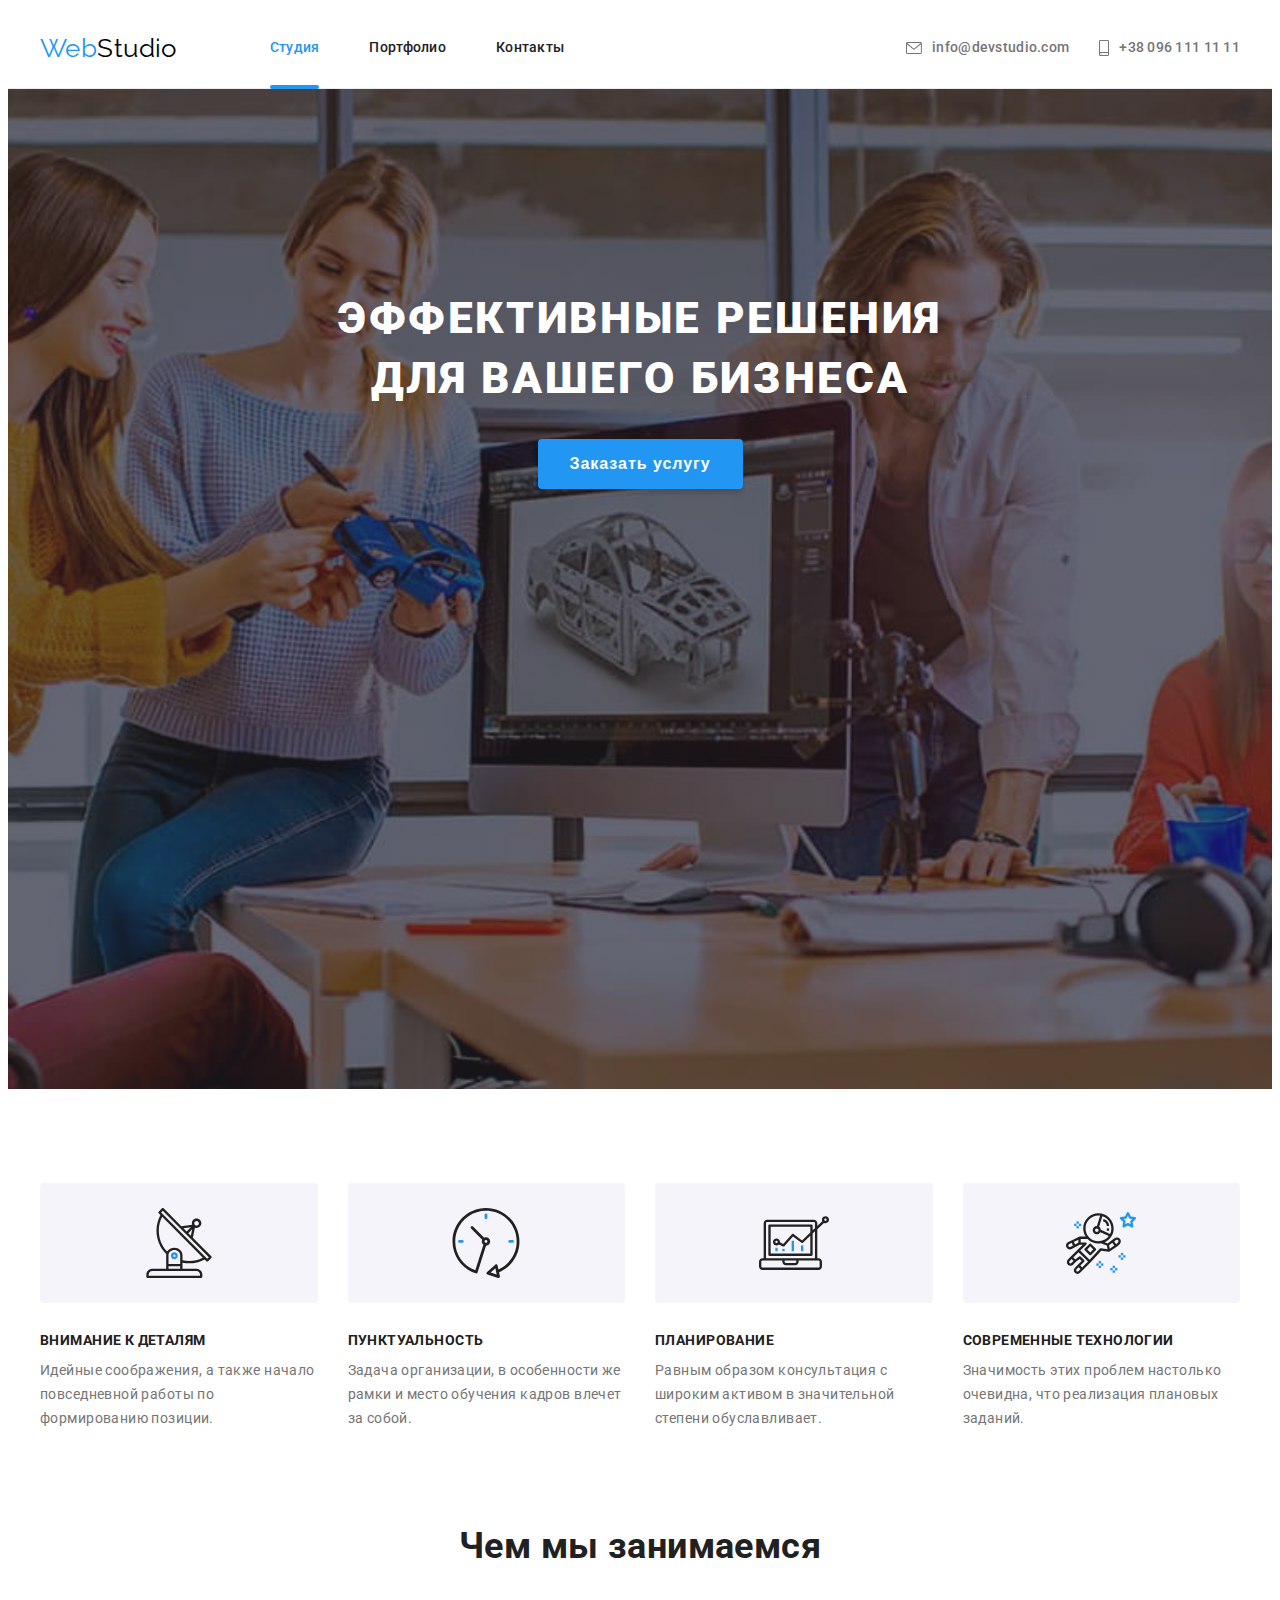
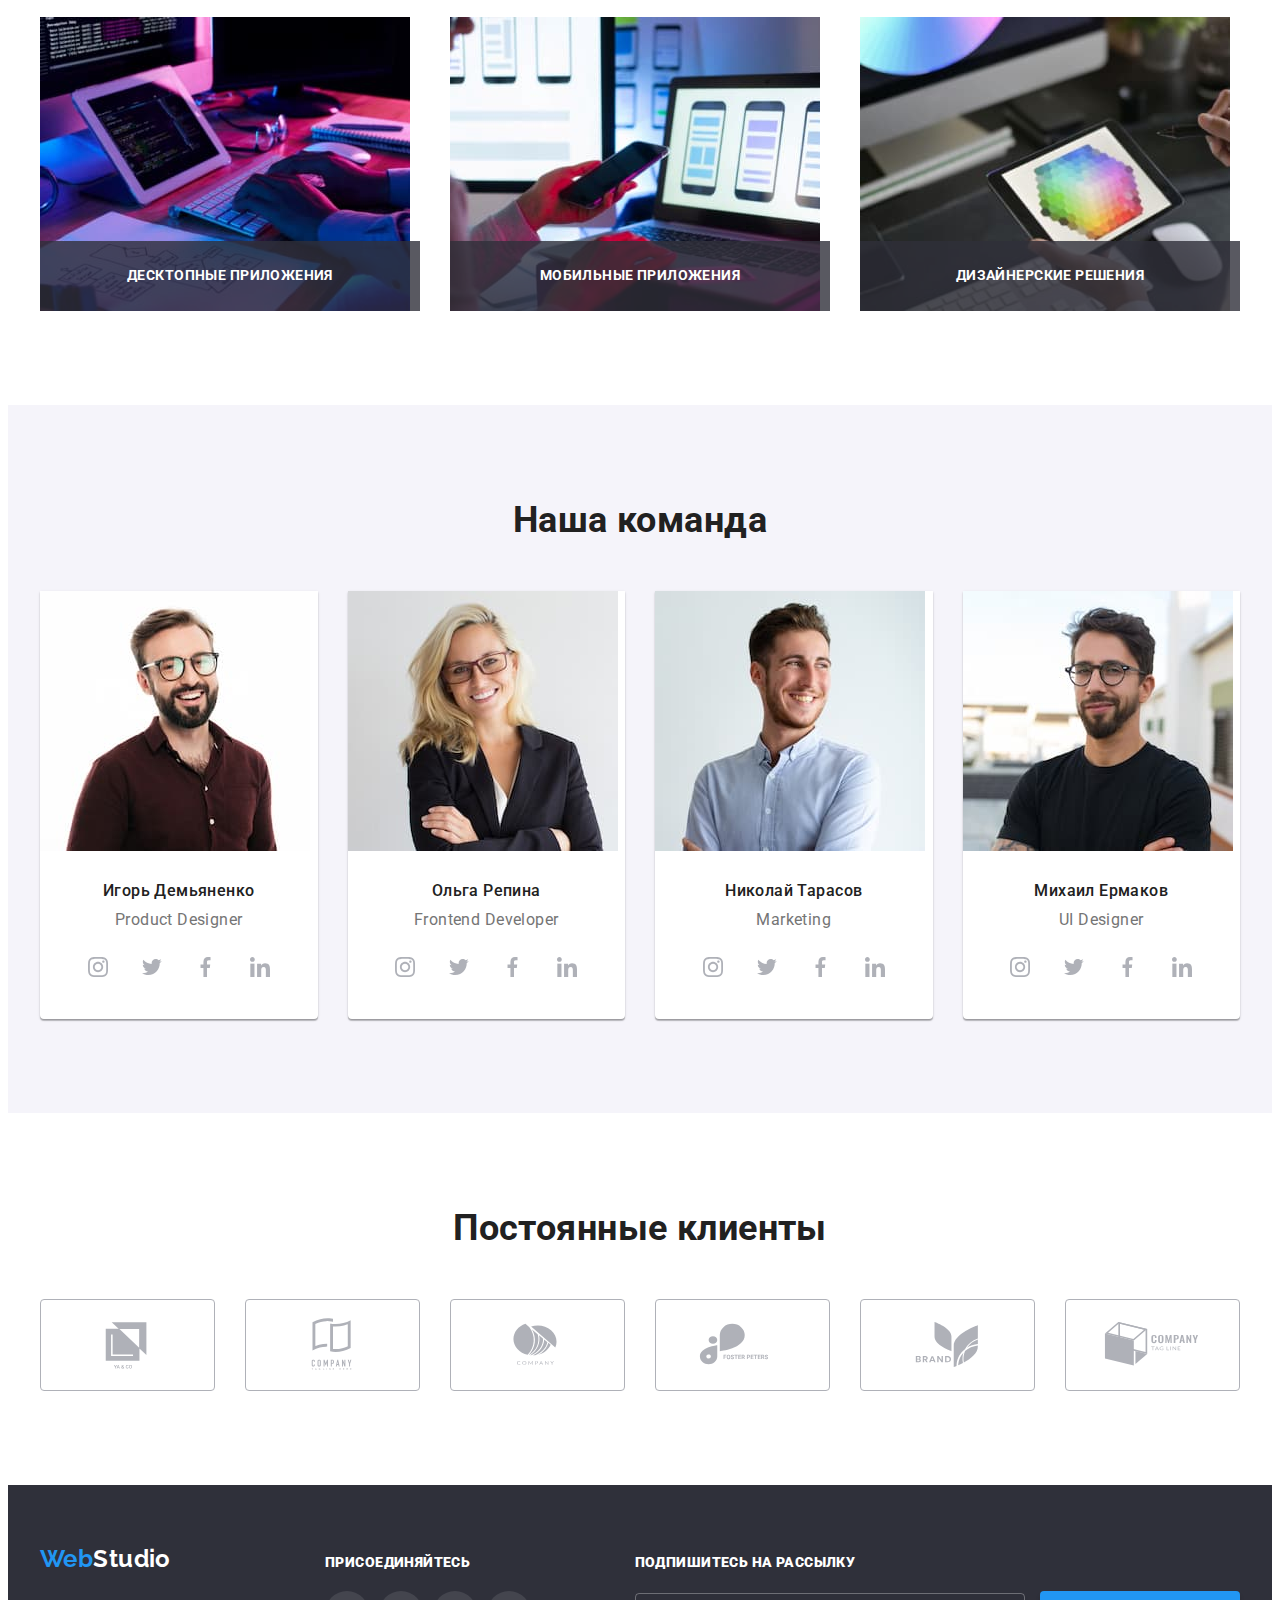
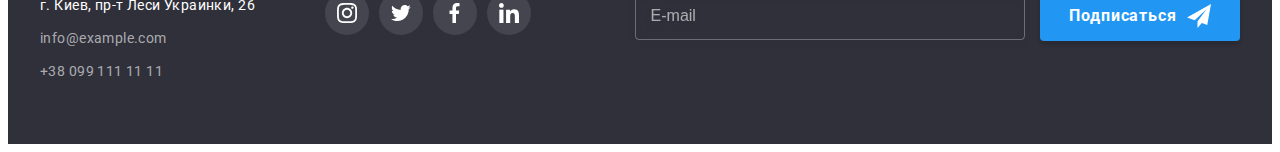
==== commit f6d8e334: "some fix" ====
--- a/index.html
+++ b/index.html
@@ -214,7 +214,7 @@
                   <source
                     srcset="./images/desktop/box.webp 1x, ./images/desktop/box@2x.webp 2x"
                     media="(min-width:1200px)"
-                    type="image/webp"
+                    type="image/web"
                   />
                   <source
                     srcset="./images/desktop/box1.jpg 1x, ./images/desktop/box@2x.jpg 2x"
@@ -231,7 +231,7 @@
                   <source
                     srcset="./images/desktop/box2.webp 1x, ./images/desktop/box2@2x.webp 2x"
                     media="(min-width:1200px)"
-                    type="image/webp"
+                    type="image/web"
                   />
                   <source
                     srcset="./images/desktop/box2.jpg 1x, ./images/desktop/box2@2x.jpg 2x"
@@ -249,7 +249,7 @@
                   <source
                     srcset="./images/desktop/box3.webp 1x, ./images/desktop/box3@2x.webp 2x"
                     media="(min-width:1200px)"
-                    type="image/webp"
+                    type="image/web"
                   />
                   <source
                     srcset="./images/desktop/box3.jpg 1x, ./images/desktop/box3@2x.jpg 2x"
@@ -275,7 +275,7 @@
                 <source
                   srcset="./images/desktop/img.webp 1x, ./images/desktop/img@2x.webp 2x"
                   media="(min-width:1200px)"
-                  type="image/webp"
+                  type="image/web"
                 />
                 <source
                   srcset="./images/desktop/img.jpg 1x, ./images/desktop/img@2x.jpg 2x"
@@ -284,7 +284,7 @@
                 <source
                   srcset="./images/tablet/img.webp 1x, ./images/tablet/img@2x.webp 2x"
                   media="(min-width:768px)"
-                  type="image/webp"
+                  type="image/web"
                 />
                 <source
                   srcset="./images/tablet/img.jpg 1x, ./images/tablet/img@2x.jpg 2x"
@@ -293,7 +293,7 @@
                 <source
                   srcset="./images/mobile/img.webp 1x, ./images/mobile/img@2x.webp 2x"
                   media="(min-width:280px)"
-                  type="image/webp"
+                  type="image/web"
                 />
                 <source
                   srcset="./images/mobile/img.jpg 1x, ./images/mobile/img@2x.jpg 2x"
@@ -342,7 +342,7 @@
                 <source
                   srcset="./images/desktop/img1.webp 1x, ./images/desktop/img1@2x.webp 2x"
                   media="(min-width:1200px)"
-                  type="image/webp"
+                  type="image/web"
                 />
                 <source
                   srcset="./images/desktop/img1.jpg 1x, ./images/desktop/img1@2x.jpg 2x"
@@ -351,7 +351,7 @@
                 <source
                   srcset="./images/tablet/img1.webp 1x, ./images/tablet/img1@2x.webp 2x"
                   media="(min-width:768px)"
-                  type="image/webp"
+                  type="image/web"
                 />
                 <source
                   srcset="./images/tablet/img1.jpg 1x, ./images/tablet/img1@2x.jpg 2x"
@@ -360,7 +360,7 @@
                 <source
                   srcset="./images/mobile/img1.webp 1x, ./images/mobile/img1@2x.webp 2x"
                   media="(min-width:280px)"
-                  type="image/webp"
+                  type="image/web"
                 />
                 <source
                   srcset="./images/mobile/img1.jpg 1x, ./images/mobile/img1@2x.jpg 2x"
@@ -409,7 +409,7 @@
                 <source
                   srcset="./images/desktop/img2.webp 1x, ./images/desktop/img2@2x.webp 2x"
                   media="(min-width:1200px)"
-                  type="image/webp"
+                  type="image/web"
                 />
                 <source
                   srcset="./images/desktop/img2.jpg 1x, ./images/desktop/img2@2x.jpg 2x"
@@ -418,7 +418,7 @@
                 <source
                   srcset="./images/tablet/img2.webp 1x, ./images/tablet/img2@2x.webp 2x"
                   media="(min-width:768px)"
-                  type="image/webp"
+                  type="image/web"
                 />
                 <source
                   srcset="./images/tablet/img2.jpg 1x, ./images/tablet/img2@2x.jpg 2x"
@@ -427,7 +427,7 @@
                 <source
                   srcset="./images/mobile/img2.webp 1x, ./images/mobile/img2@2x.webp 2x"
                   media="(min-width:280px)"
-                  type="image/webp"
+                  type="image/web"
                 />
                 <source
                   srcset="./images/mobile/img2.jpg 1x, ./images/mobile/img2@2x.jpg 2x"
@@ -476,7 +476,7 @@
                 <source
                   srcset="./images/desktop/img3.webp 1x, ./images/desktop/img3@2x.webp 2x"
                   media="(min-width:1200px)"
-                  type="image/webp"
+                  type="image/web"
                 />
                 <source
                   srcset="./images/desktop/img3.jpg 1x, ./images/desktop/img3@2x.jpg 2x"
@@ -485,7 +485,7 @@
                 <source
                   srcset="./images/tablet/img3.webp 1x, ./images/tablet/img3@2x.webp 2x"
                   media="(min-width:768px)"
-                  type="image/webp"
+                  type="image/web"
                 />
                 <source
                   srcset="./images/tablet/img3.jpg 1x, ./images/tablet/img3@2x.jpg 2x"
@@ -494,7 +494,7 @@
                 <source
                   srcset="./images/mobile/img3.webp 1x, ./images/mobile/img3@2x.webp 2x"
                   media="(min-width:280px)"
-                  type="image/webp"
+                  type="image/web"
                 />
                 <source
                   srcset="./images/mobile/img3.jpg 1x, ./images/mobile/img3@2x.jpg 2x"
--- a/css/main.min.css
+++ b/css/main.min.css
@@ -1,2 +1,2 @@
-:root{--primary-background-color: #ffffff;--secondary-background-color: #f5f4fa;--accent-color: #2196f3;--text-color: #757575;--title-color: #212121;--white-text-color: #ffffff;--black-text-color: #000000;--hero-footer-background-color: #2f303a;--body-color: #e5e5e5;--fill-svg: #afb1b8}body{font-family:'Roboto', sans-serif;background-color:var(--primary-background-color);color:var(--text-color);font-weight:400;font-size:14px;line-height:1.71;letter-spacing:0.03em}img{display:block}.list{list-style:none}.link{text-decoration:none}h1,h2,h3,h4,h5,h6,p{margin-top:0;margin-bottom:0}ul,ol{margin-top:0;margin-bottom:0;padding-left:0}.section{padding-top:60px;padding-bottom:60px}@media screen and (min-width: 1200px){.section{padding-top:94px;padding-bottom:94px}}.container{padding-left:15px;padding-right:15px;margin-left:auto;margin-right:auto;width:100%}@media screen and (min-width: 480px){.container{width:480px;margin:0 auto}}@media screen and (min-width: 768px){.container{width:768px}}@media screen and (min-width: 1200px){.container{width:1200px}}.visually-hidden{position:absolute;width:1px;height:1px;margin:-1px;border:0;padding:0;white-space:nowrap;clip-path:inset(100%);clip:rect(0 0 0 0);overflow:hidden}.section-title{font-weight:700;font-size:36px;line-height:1.17;text-align:center;color:var(--title-color);margin-bottom:50px}.social-title{font-weight:700;font-size:14px;line-height:1.14;letter-spacing:0.03em;text-transform:uppercase;color:var(--primary-background-color);margin-bottom:20px}.page-header{border-bottom:1px solid #ececec;background-color:var(--primary-background-color)}@media screen and (min-width: 768px){.page-header{padding:0}}.accent{color:var(--accent-color)}.header_container{display:flex;justify-content:space-between;align-items:center}.navigation{display:flex;align-items:center}@media screen and (min-width: 768px){.navigation{display:flex;align-items:center}}.header-logo{font-family:'Raleway', sans-serif;display:block;font-size:24px;line-height:1.17;padding:16px 0;color:var(--black-text-color)}@media screen and (min-width: 768px){.header-logo{margin-right:88px}}@media screen and (min-width: 1200px){.header-logo{margin-right:93px;font-size:26px;line-height:1.19}}.navigation__list{display:flex;align-items:center}@media screen and (max-width: 767px){.navigation__list{display:none}}.navigation__item:not(:last-child){margin-right:50px}.navigation__link{font-weight:500;line-height:1.14;letter-spacing:0.02em;color:var(--title-color);display:block;padding-top:32px;padding-bottom:32px;position:relative;transition:color 250ms cubic-bezier(0.4, 0, 0.2, 1)}.navigation__link:hover,.navigation__link:focus{color:var(--accent-color)}.header__mobile-btn{line-height:0;background-color:transparent;border:none;padding:10px 0}@media screen and (min-width: 767px){.header__mobile-btn{display:none}}.header__mobile-icon{width:40px;height:40px;padding:12px 8px;transition:fill 250ms cubic-bezier(0.4, 0, 0.2, 1)}.header__mobile-btn:hover .header__mobile-icon,.header__mobile-btn:focus .header__mobile-icon{fill:var(--accent-color)}.contacts__list{display:flex;flex-direction:column;padding:14px 0}@media screen and (max-width: 767px){.contacts__list{display:none}}@media screen and (min-width: 1200px){.contacts__list{flex-direction:row;align-items:center;padding:0}}.contacts__link{font-weight:500;font-size:14px;line-height:1.14;letter-spacing:0.02em;color:var(--text-color);padding:5px 0;display:flex;align-items:center;transition:color 250ms cubic-bezier(0.4, 0, 0.2, 1)}.contacts__link:hover,.contacts__link:focus{color:var(--accent-color)}@media screen and (min-width: 1200px){.contacts__link{padding:32px 0}}@media screen and (min-width: 1200px){.contacts__item:not(:last-child){margin-right:30px}}.contacts__icon{margin-right:10px;fill:var(--text-color);transition:fill 250ms cubic-bezier(0.4, 0, 0.2, 1)}.contacts__link:hover .contacts__icon,.contacts__link:focus .contacts__icon{fill:var(--accent-color)}.active{color:var(--accent-color)}@media screen and (min-width: 768px){.active::after{content:'';display:block;position:absolute;width:100%;height:4px;background-color:var(--accent-color);border-radius:2px;bottom:-1px;left:0}}.hero{max-width:1600px;min-height:400px;margin-left:auto;margin-right:auto;background-color:var(--hero-footer-background-color);text-align:center;padding-top:118px;padding-bottom:118px;background-image:linear-gradient(rgba(47,48,58,0.4), rgba(47,48,58,0.4)),url(../images/mobile/imghero.jpg);background-repeat:no-repeat;background-position:center;background-size:cover}.hero__title{font-weight:900;font-size:26px;line-height:1.61;text-align:center;letter-spacing:0.06em;text-transform:uppercase;color:var(--white-text-color);max-width:360px;margin:0 auto 30px}@media screen and (min-width: 1200px){.hero__title{font-size:44px;line-height:1.36;max-width:696px}}.hero__btn{background-color:var(--accent-color);font-weight:700;font-size:16px;line-height:1.87;text-align:center;letter-spacing:0.06em;color:var(--white-text-color);cursor:pointer;padding:10px 32px;border-radius:4px;box-shadow:0px 4px 4px rgba(0,0,0,0.15);transition:background-color 250ms cubic-bezier(0.4, 0, 0.2, 1);border:none}.hero__btn:hover,.hero__btn:focus{background-color:#188ce8}@media screen and (min-device-pixel-ratio: 2) and (max-width: 767px), (min-resolution: 192dpi) and (max-width: 767px), (min-resolution: 2dppx) and (max-width: 767px){.hero{background-image:linear-gradient(rgba(47,48,58,0.4), rgba(47,48,58,0.4)),url(../images/mobile/imghero@2x.jpg)}}@media screen and (min-width: 768px){.hero{background-image:linear-gradient(rgba(47,48,58,0.4), rgba(47,48,58,0.4)),url(../images/tablet/imghero.jpg)}}@media screen and (min-width: 768px) and (min-device-pixel-ratio: 2), (min-resolution: 192dpi) and (min-width: 768px), (min-resolution: 2dppx) and (min-width: 768px){.hero{background-image:linear-gradient(rgba(47,48,58,0.4), rgba(47,48,58,0.4)),url(../images/tablet/imghero@2x.jpg)}}@media screen and (min-width: 1200px){.hero{min-height:600px;padding-top:200px;padding-bottom:200px;background-image:linear-gradient(rgba(47,48,58,0.4), rgba(47,48,58,0.4)),url(../images/desktop/imghero.jpg)}}@media screen and (min-width: 1200px) and (min-device-pixel-ratio: 2), (min-resolution: 192dpi) and (min-width: 1200px), (min-resolution: 2dppx) and (min-width: 1200px){.hero{background-image:linear-gradient(rgba(47,48,58,0.4), rgba(47,48,58,0.4)),url(../images/desktop/imghero@2x.jpg)}}@media screen and (min-width: 1200px){.advantages{padding-top:94px;padding-bottom:47px;background-color:var(--primary-background-color)}}@media screen and (min-width: 768px){.advantages__list{display:flex;flex-wrap:wrap;margin-left:-30px;margin-top:-30px}}@media screen and (min-width: 768px){.advantages__item{flex-basis:calc((100% - 60px) / 2);margin-left:30px;margin-top:30px}}@media screen and (min-width: 1200px){.advantages__item{flex-basis:calc((100% - 120px) / 4)}}.advantages__item:not(:last-child){margin-bottom:30px}@media screen and (min-width: 768px){.advantages__item:not(:last-child){margin-bottom:0}}.advantages__icons-box{display:flex;justify-content:center;align-items:center;padding:25px 0;margin-bottom:30px;border-radius:4px;background-color:#f5f4fa}.advantages__icon{width:70px;height:70px}.advantages__title{font-size:14px;font-weight:700;line-height:1.14;text-transform:uppercase;color:var(--title-color);margin-bottom:10px;text-align:center}@media screen and (min-width: 768px){.advantages__title{text-align:left}}.work{padding-top:47px;padding-bottom:94px;background-color:var(--primary-background-color)}.work__list{display:flex;flex-wrap:wrap;margin-left:-30px;margin-top:-30px}.work__item{flex-basis:calc((100% - 90px) / 3);margin-left:30px;margin-top:30px}.work__img-wrapper{position:relative}.work__overlay{font-family:'Roboto', sans-serif;font-weight:700;font-size:14px;line-height:1.14;text-transform:uppercase;color:var(--primary-background-color);position:absolute;display:flex;justify-content:center;align-items:center;height:70px;width:100%;bottom:0;left:0;background-color:rgba(47,48,58,0.8)}@media screen and (max-width: 1199px){.work{display:none}}.team{background-color:var(--secondary-background-color)}.team img{max-width:100%;height:auto}.team__item{background-color:var(--primary-background-color);box-shadow:0px 1px 3px rgba(0,0,0,0.12),0px 1px 1px rgba(0,0,0,0.14),0px 2px 1px rgba(0,0,0,0.2);border-radius:0px 0px 4px 4px}.team__item:not(:last-child){margin-bottom:30px}.team__wrapper-description{padding:30px 32px}.team__title{font-weight:500;font-size:16px;line-height:1.19;text-align:center;color:var(--title-color);margin-bottom:10px}.team__description{font-size:16px;line-height:1.19;text-align:center;margin-bottom:16px}.team__social-list-link{width:44px;height:44px;border-radius:50%;background-color:var(--primary-background-color);display:flex;align-items:center;justify-content:center;transition:background-color 250ms cubic-bezier(0.4, 0, 0.2, 1)}.team__social-list-link:hover,.team__social-list-link:focus{background-color:var(--accent-color)}.team__social-list{display:flex;align-items:center;justify-content:center}.team__social-list-item:not(:last-child){margin-right:10px}.team__social-icon{width:20px;height:20px;fill:var(--fill-svg);transition:fill 250ms cubic-bezier(0.4, 0, 0.2, 1)}.team__social-list-link:hover .team__social-icon,.team__social-list-link:focus .team__social-icon{fill:var(--primary-background-color)}@media screen and (min-width: 768px){.team__list{display:flex;flex-wrap:wrap;margin-left:-30px;margin-top:-30px}}@media screen and (min-width: 768px){.team__item{flex-basis:calc((100% - 60px) / 2);margin-left:30px;margin-top:30px}.team__item:not(:last-child){margin-bottom:0px}}@media screen and (min-width: 1200px){.team__item{flex-basis:calc((100% - 120px) / 4)}}.clients__list{display:flex;flex-wrap:wrap;margin-top:-30px;margin-left:-30px}.clients__item{flex-basis:calc((100% - 60px) / 2);margin-top:30px;margin-left:30px}.clients__link{display:flex;justify-content:center;align-items:center;padding:15px 0;border:1px solid #afb1b8;border-radius:4px;transition:border-color 250ms cubic-bezier(0.4, 0, 0.2, 1)}.clients__link:hover,.clients__link:focus{border:1px solid var(--accent-color)}.clients__icon{fill:#afb1b8;width:106px;height:60px;transition:fill 250ms cubic-bezier(0.4, 0, 0.2, 1)}.clients__link:hover .clients__icon,.clients__link:focus .clients__icon{fill:var(--accent-color)}@media screen and (min-width: 768px){.clients__item{flex-basis:calc((100% - 90px) / 3)}}@media screen and (min-width: 1200px){.clients__item{flex-basis:calc((100% - 180px) / 6)}}.footer__container{text-align:center;padding:60px 15px}@media screen and (min-width: 1200px){.footer__container{display:flex;align-items:baseline;text-align:left}}.footer-main-wrapper{margin-bottom:60px}@media screen and (min-width: 768px) and (max-width: 1199px){.footer-main-wrapper{display:flex;align-items:baseline;justify-content:space-between;padding-left:76px;padding-right:89px}}@media screen and (min-width: 1200px){.footer-main-wrapper{display:flex;align-items:baseline;margin-bottom:0}}.address-wrapper{margin-bottom:60px}@media screen and (min-width: 768px){.address-wrapper{margin-bottom:0}}@media screen and (min-width: 1200px){.address-wrapper{margin-right:70px}}@media screen and (min-width: 1200px){.footer-subscribe{margin-left:auto}}.footer-logo{font-family:'Raleway', sans-serif;font-weight:700;font-size:24px;line-height:1.19;color:var(--white-text-color);margin-bottom:20px;display:block}.page-footer{background-color:var(--hero-footer-background-color)}.address{font-style:normal;margin-top:20px}.address__item:not(:last-child){margin-bottom:9px}.address__link{line-height:1.71;color:var(--white-text-color);display:block;transition:color 250ms cubic-bezier(0.4, 0, 0.2, 1)}.address__link:hover,.address__link:focus{color:var(--accent-color)}.footer-contacts-link{line-height:1.71;color:rgba(255,255,255,0.6);display:block;transition:color 250ms cubic-bezier(0.4, 0, 0.2, 1)}.footer-contacts-link:hover,.footer-contacts-link:focus{color:var(--accent-color)}.footer-social-icon{fill:var(--primary-background-color)}.footer-social-link{width:44px;height:44px;border-radius:50%;background-color:var(--primary-background-color);display:flex;align-items:center;justify-content:center;background-color:rgba(255,255,255,0.1);transition:background-color 250ms cubic-bezier(0.4, 0, 0.2, 1)}.footer-social-link:hover,.footer-social-link:focus{background-color:var(--accent-color)}.footer-form__input{width:100%;color:var(--primary-background-color);border:1px solid rgba(255,255,255,0.3);background-color:transparent;filter:drop-shadow(0px 4px 4px rgba(0,0,0,0.15));border-radius:4px;padding:15px;margin-bottom:20px}.footer-form__input::placeholder{font-weight:400;font-size:16px;line-height:1.25;color:rgba(255,255,255,0.6)}@media screen and (min-width: 768px){.footer-form__input{width:450px}}@media screen and (min-width: 1200px){.footer-form__input{width:358px;margin-right:12px;margin-bottom:0}}.footer-form__btn{min-width:200px;background-color:var(--accent-color);box-shadow:0px 4px 4px rgba(0,0,0,0.15);border-radius:4px;padding:10px 28px;font-family:'Roboto', sans-serif;font-weight:700;font-size:16px;line-height:1.88;text-align:center;letter-spacing:0.06em;color:var(--primary-background-color);cursor:pointer;display:inline-flex;justify-content:center;align-items:center;transition:background-color 250ms cubic-bezier(0.4, 0, 0.2, 1);border:none}.footer-form__btn:hover,.footer-form__btn:focus{background-color:#188ce8}@media screen and (min-width: 768px){.footer-form__btn{display:flex;margin:0 auto}}@media screen and (min-width: 1200px){.footer-form__btn{display:inline-flex}}.footer-form__icon{margin-left:10px}.portfolio img{width:100%;height:auto}.filters{display:flex;margin-right:-8px;margin-top:-15px;margin-bottom:40px;flex-wrap:wrap}@media screen and (min-width: 768px){.filters{margin-bottom:0px;justify-content:center;margin-bottom:30px}}@media screen and (min-width: 1209px){.filters{margin-bottom:50px}}.filters__item{margin-left:8px;margin-top:15px}.filters__btn{font-weight:500;font-size:16px;line-height:1.6;text-align:center;color:var(--title-color);background-color:var(--secondary-background-color);border-radius:4px;cursor:pointer;border:0;padding:6px 22px;transition:color 250ms cubic-bezier(0.4, 0, 0.2, 1),background-color 250ms cubic-bezier(0.4, 0, 0.2, 1),box-shadow 250ms cubic-bezier(0.4, 0, 0.2, 1)}.filters__btn:hover,.filters__btn:focus{background-color:var(--accent-color);color:var(--white-text-color);box-shadow:0px 3px 1px rgba(0,0,0,0.1),0px 1px 2px rgba(0,0,0,0.08),0px 2px 2px rgba(0,0,0,0.12)}.projects{display:flex;flex-wrap:wrap}@media screen and (min-width: 768px){.projects{display:flex;flex-wrap:wrap;margin-left:-30px;margin-top:-30px}}@media screen and (min-width: 1200px){.projects{display:flex;flex-wrap:wrap;margin-left:-30px;margin-top:-30px}}@media screen and (min-width: 768px){.projects__item{flex-basis:calc((100% - 60px) / 2);margin-left:30px;margin-top:30px;background:#ffffff}}@media screen and (min-width: 1200px){.projects__item{flex-basis:calc((100% - 90px) / 3);margin-left:30px;margin-top:30px;background:#ffffff}}.projects__item:not(:last-child){margin-bottom:30px}@media screen and (min-width: 768px){.projects__item:not(:last-child){margin-bottom:0px}}.projects__link{display:block;transition:box-shadow 250ms cubic-bezier(0.4, 0, 0.2, 1)}.projects__link:hover,.projects__link:focus{box-shadow:0px 1px 1px rgba(0,0,0,0.12),1px 4px 6px rgba(0,0,0,0.16),0px 4px 4px rgba(0,0,0,0.06)}.projects-image-wrapper{position:relative;overflow:hidden}.image-overlay{position:absolute;background-color:rgba(33,150,243,0.9);font-family:'Roboto', sans-serif;font-weight:400;font-size:18px;line-height:1.56;padding:63px 24px;letter-spacing:0.03em;width:100%;height:100%;top:0;left:0;overflow:auto;color:var(--primary-background-color);transform:translateY(100%);transition:transform 250ms cubic-bezier(0.4, 0, 0.2, 1)}.projects__link:hover .image-overlay,.projects__link:focus .image-overlay{transform:translateY(0%)}.projects__title{font-weight:700;font-size:18px;line-height:2;letter-spacing:0.06em;color:var(--title-color);margin-bottom:4px}.projects__desc{font-size:16px;line-height:1.9;color:var(--text-color)}.projects__desc-container{padding:20px 24px;border:1px solid #eeeeee;border-top:0}.backdrop{width:100vw;height:100vh;position:fixed;background-color:rgba(0,0,0,0.2);top:0;left:0;z-index:100;transition:opacity 250ms cubic-bezier(0.4, 0, 0.2, 1),visibility 250ms cubic-bezier(0.4, 0, 0.2, 1)}.modal-window{max-width:450px;border-radius:4px;background-color:var(--primary-background-color);position:absolute;box-shadow:0px 1px 3px rgba(0,0,0,0.12),0px 1px 1px rgba(0,0,0,0.14),0px 2px 1px rgba(0,0,0,0.2);padding:40px}.modal-close-btn{width:30px;height:30px;border:1px solid rgba(0,0,0,0.1);background-color:transparent;border-radius:50%;cursor:pointer;position:absolute;top:8px;right:8px;padding:0;display:flex;justify-content:center;align-items:center}.modal-close-icon{transition:fill 250ms cubic-bezier(0.4, 0, 0.2, 1)}.modal-close-icon:hover,.modal-close-icon:focus{fill:var(--accent-color)}.is-hidden{opacity:0;visibility:hidden;pointer-events:none}@media screen and (min-width: 450px){.modal-window{top:50%;left:50%;transform:translate(-50%, -50%);min-width:450px}}@media screen and (min-width: 1200px){.modal-window{min-width:528px}}.form-top-text{font-family:'Roboto';font-weight:700;font-size:20px;line-height:1.5;text-align:center;color:var(--title-color);margin-bottom:12px}.form-wrapper{position:relative;display:block;margin-top:4px}.form-input{width:100%;height:40px;border:1px solid rgba(33,33,33,0.2);padding-left:42px;border-radius:4px;transition:border-color 250ms cubic-bezier(0.4, 0, 0.2, 1)}.form-input:focus{border-color:var(--accent-color);outline:none}.form-label{font-weight:400;font-size:12px;line-height:1.17;letter-spacing:0.01em;margin-bottom:10px;color:var(--text-color)}.form-label-text{margin-bottom:20px;font-size:12px;line-height:1.17;letter-spacing:0.01em}.form-icon{position:absolute;top:50%;left:12px;transform:translateY(-50%);fill:var(--title-color);transition:fill 250ms cubic-bezier(0.4, 0, 0.2, 1)}.form-input:focus+.form-icon{color:var(--accent-color)}.form-about{height:120px;width:100%;border:1px solid rgba(33,33,33,0.2);border-radius:4px;resize:none;padding:12px 16px;margin-top:4px;transition:border-color 250ms cubic-bezier(0.4, 0, 0.2, 1);margin-bottom:20px}.form-about:focus{border-color:var(--accent-color);outline:none}.form-about::placeholder{font-weight:400;font-size:12px;line-height:1.16;letter-spacing:0.01em;color:rgba(117,117,117,0.5)}.agree{font-weight:400;font-size:12px;line-height:1.17;color:var(--text-color)}.modal-form-policy-link{color:var(--accent-color)}.form-checkbox{display:flex;align-items:center;justify-content:center;margin-bottom:30px;cursor:pointer}.checkbox-custom-icon{display:block;width:16px;height:15px;border:2px solid var(--title-color);border-radius:2px;margin-right:8px;transition:border-color 250ms cubic-bezier(0.4, 0, 0.2, 1),background-color 250ms cubic-bezier(0.4, 0, 0.2, 1)}.form-checkbox-input:focus+.checkbox-custom-icon{border-color:var(--accent-color)}.form-checkbox-input:checked+.checkbox-custom-icon{background-color:var(--accent-color);background-image:url(../images/check.svg);background-repeat:no-repeat;background-position:50% 50%;border-color:var(--accent-color);border-radius:2px}.form-button{font-family:'Roboto', sans-serif;cursor:pointer;display:block;font-weight:700;font-size:16px;line-height:1.87;border-radius:4px;padding:10px 55px;background-color:var(--accent-color);border:0;letter-spacing:0.06em;color:var(--primary-background-color);margin:0 auto;box-shadow:0px 4px 4px rgba(0,0,0,0.15);transition:background-color 250ms cubic-bezier(0.4, 0, 0.2, 1),box-shadow 250ms cubic-bezier(0.4, 0, 0.2, 1)}.form-button:hover,.form-button:focus{background-color:#188ce8;box-shadow:0px 4px 4px rgba(0,0,0,0.15)}@media screen and (min-width: 1200px){.form-top-text{line-height:1.15;max-width:unset}}@media screen and (min-width: 1200px){.agree{font-size:14px}}@media screen and (max-width: 320px){.checkbox-custom-icon{width:20px}}.mobile{z-index:1;position:fixed;top:0;left:0;width:100vw;height:100vh;background-color:var(--primary-background-color);overflow:auto;opacity:0;visibility:hidden;pointer-events:none}.mobile.is-open{opacity:1;visibility:visible;pointer-events:auto}.mobile__container{position:relative;padding:48px 25px;max-width:480px}.mobile__close-btn{position:absolute;top:10px;right:0;width:40px;height:40px;border:none;background-color:transparent;padding:0;line-height:0}.mobile__nav{margin-bottom:302px}.mobile__nav-item:not(:last-child){padding-bottom:32px}.mobile__nav-link{font-weight:500;font-size:40px;line-height:1.18;letter-spacing:0.02em;color:var(--title-color)}.mobile__nav-link:hover,.mobile__nav-link:focus{color:var(--accent-color)}.mobile__contacts{margin-bottom:64px}.mobile__contacts-item:not(:last-child){margin-bottom:32px}.mobile__contacts-link{font-weight:500;font-size:24px;line-height:1.17;letter-spacing:0.02em;color:var(--text-color)}.mobile__contacts-link:hover,.mobile__contacts-link:focus{color:var(--accent-color);font-size:34px;line-height:1.18}.mobile__social{display:flex;flex-wrap:wrap}.mobile__social-item{display:flex}.mobile__social-item:not(:last-child){margin-right:10px}.mobile__social-item:not(:last-child)::after{content:'';display:inline-flex;width:1px;height:22px;background-color:rgba(33,33,33,0.2);margin-left:10px}.mobile__social-link{font-weight:500;font-size:18px;line-height:1.22;letter-spacing:0.02em;color:var(--accent-color)}.mobile__social-link:focus,.mobile__social-link:hover{color:#188ce8}.mobile__close-icon{transition:fill 250ms cubic-bezier(0.4, 0, 0.2, 1)}.mobile__close-btn:hover .mobile__close-icon,.mobile__close-btn:focus .mobile__close-icon{fill:var(--accent-color)}@media screen and (min-width: 768px){.mobile{display:none}}
+:root{--primary-background-color: #ffffff;--secondary-background-color: #f5f4fa;--accent-color: #2196f3;--text-color: #757575;--title-color: #212121;--white-text-color: #ffffff;--black-text-color: #000000;--hero-footer-background-color: #2f303a;--body-color: #e5e5e5;--fill-svg: #afb1b8}body{font-family:'Roboto', sans-serif;background-color:var(--primary-background-color);color:var(--text-color);font-weight:400;font-size:14px;line-height:1.71;letter-spacing:0.03em}img{display:block}.list{list-style:none}.link{text-decoration:none}h1,h2,h3,h4,h5,h6,p{margin-top:0;margin-bottom:0}ul,ol{margin-top:0;margin-bottom:0;padding-left:0}.section{padding-top:60px;padding-bottom:60px}@media screen and (min-width: 1200px){.section{padding-top:94px;padding-bottom:94px}}.container{padding-left:15px;padding-right:15px;margin-left:auto;margin-right:auto;width:100%}@media screen and (min-width: 480px){.container{width:480px;margin:0 auto}}@media screen and (min-width: 768px){.container{width:768px}}@media screen and (min-width: 1200px){.container{width:1200px}}.visually-hidden{position:absolute;width:1px;height:1px;margin:-1px;border:0;padding:0;white-space:nowrap;clip-path:inset(100%);clip:rect(0 0 0 0);overflow:hidden}.section-title{font-weight:700;font-size:36px;line-height:1.17;text-align:center;color:var(--title-color);margin-bottom:50px}.social-title{font-weight:700;font-size:14px;line-height:1.14;letter-spacing:0.03em;text-transform:uppercase;color:var(--primary-background-color);margin-bottom:20px}.page-header{border-bottom:1px solid #ececec;background-color:var(--primary-background-color)}@media screen and (min-width: 768px){.page-header{padding:0}}.accent{color:var(--accent-color)}.header_container{display:flex;justify-content:space-between;align-items:center}.navigation{display:flex;align-items:center}@media screen and (min-width: 768px){.navigation{display:flex;align-items:center}}.header-logo{font-family:'Raleway', sans-serif;display:block;font-size:24px;line-height:1.17;padding:16px 0;color:var(--black-text-color)}@media screen and (min-width: 768px){.header-logo{margin-right:88px}}@media screen and (min-width: 1200px){.header-logo{margin-right:93px;font-size:26px;line-height:1.19}}.navigation__list{display:flex;align-items:center}@media screen and (max-width: 767px){.navigation__list{display:none}}.navigation__item:not(:last-child){margin-right:50px}.navigation__link{font-weight:500;line-height:1.14;letter-spacing:0.02em;color:var(--title-color);display:block;padding-top:32px;padding-bottom:32px;position:relative;transition:color 250ms cubic-bezier(0.4, 0, 0.2, 1)}.navigation__link:hover,.navigation__link:focus{color:var(--accent-color)}.header__mobile-btn{line-height:0;background-color:transparent;border:none;padding:10px 0}@media screen and (min-width: 767px){.header__mobile-btn{display:none}}.header__mobile-icon{width:40px;height:40px;padding:12px 8px;transition:fill 250ms cubic-bezier(0.4, 0, 0.2, 1)}.header__mobile-btn:hover .header__mobile-icon,.header__mobile-btn:focus .header__mobile-icon{fill:var(--accent-color)}.contacts__list{display:flex;flex-direction:column;padding:14px 0}@media screen and (max-width: 767px){.contacts__list{display:none}}@media screen and (min-width: 1200px){.contacts__list{flex-direction:row;align-items:center;padding:0}}.contacts__link{font-weight:500;font-size:14px;line-height:1.14;letter-spacing:0.02em;color:var(--text-color);padding:5px 0;display:flex;align-items:center;transition:color 250ms cubic-bezier(0.4, 0, 0.2, 1)}.contacts__link:hover,.contacts__link:focus{color:var(--accent-color)}@media screen and (min-width: 1200px){.contacts__link{padding:32px 0}}@media screen and (min-width: 1200px){.contacts__item:not(:last-child){margin-right:30px}}.contacts__icon{margin-right:10px;fill:var(--text-color);transition:fill 250ms cubic-bezier(0.4, 0, 0.2, 1)}.contacts__link:hover .contacts__icon,.contacts__link:focus .contacts__icon{fill:var(--accent-color)}.active{color:var(--accent-color)}@media screen and (min-width: 768px){.active::after{content:'';display:block;position:absolute;width:100%;height:4px;background-color:var(--accent-color);border-radius:2px;bottom:-1px;left:0}}.hero{max-width:1600px;min-height:400px;margin-left:auto;margin-right:auto;background-color:var(--hero-footer-background-color);text-align:center;padding-top:118px;padding-bottom:118px;background-image:linear-gradient(rgba(47,48,58,0.4), rgba(47,48,58,0.4)),url(../images/mobile/imghero.jpg);background-repeat:no-repeat;background-position:center;background-size:cover}.hero__title{font-weight:900;font-size:26px;line-height:1.61;text-align:center;letter-spacing:0.06em;text-transform:uppercase;color:var(--white-text-color);max-width:360px;margin:0 auto 30px}@media screen and (min-width: 1200px){.hero__title{font-size:44px;line-height:1.36;max-width:696px}}.hero__btn{background-color:var(--accent-color);font-weight:700;font-size:16px;line-height:1.87;text-align:center;letter-spacing:0.06em;color:var(--white-text-color);cursor:pointer;padding:10px 32px;border-radius:4px;box-shadow:0px 4px 4px rgba(0,0,0,0.15);transition:background-color 250ms cubic-bezier(0.4, 0, 0.2, 1);border:none}.hero__btn:hover,.hero__btn:focus{background-color:#188ce8}@media screen and (min-device-pixel-ratio: 2) and (max-width: 767px), (min-resolution: 192dpi) and (max-width: 767px), (min-resolution: 2dppx) and (max-width: 767px){.hero{background-image:linear-gradient(rgba(47,48,58,0.4), rgba(47,48,58,0.4)),url(../images/mobile/imghero@2x.jpg)}}@media screen and (min-width: 768px){.hero{background-image:linear-gradient(rgba(47,48,58,0.4), rgba(47,48,58,0.4)),url(../images/tablet/imghero.jpg)}}@media screen and (min-width: 768px) and (min-device-pixel-ratio: 2), (min-resolution: 192dpi) and (min-width: 768px), (min-resolution: 2dppx) and (min-width: 768px){.hero{background-image:linear-gradient(rgba(47,48,58,0.4), rgba(47,48,58,0.4)),url(../images/tablet/imghero@2x.jpg)}}@media screen and (min-width: 1200px){.hero{min-height:600px;padding-top:200px;padding-bottom:200px;background-image:linear-gradient(rgba(47,48,58,0.4), rgba(47,48,58,0.4)),url(../images/desktop/imghero.jpg)}}@media screen and (min-width: 1200px) and (min-device-pixel-ratio: 2), (min-resolution: 192dpi) and (min-width: 1200px), (min-resolution: 2dppx) and (min-width: 1200px){.hero{background-image:linear-gradient(rgba(47,48,58,0.4), rgba(47,48,58,0.4)),url(../images/desktop/imghero@2x.jpg)}}@media screen and (min-width: 1200px){.advantages{padding-top:94px;padding-bottom:47px;background-color:var(--primary-background-color)}}@media screen and (min-width: 768px){.advantages__list{display:flex;flex-wrap:wrap;margin-left:-30px;margin-top:-30px}}@media screen and (min-width: 768px){.advantages__item{flex-basis:calc((100% - 60px) / 2);margin-left:30px;margin-top:30px}}@media screen and (min-width: 1200px){.advantages__item{flex-basis:calc((100% - 120px) / 4)}}.advantages__item:not(:last-child){margin-bottom:30px}@media screen and (min-width: 768px){.advantages__item:not(:last-child){margin-bottom:0}}.advantages__icons-box{display:flex;justify-content:center;align-items:center;padding:25px 0;margin-bottom:30px;border-radius:4px;background-color:#f5f4fa}.advantages__icon{width:70px;height:70px}.advantages__title{font-size:14px;font-weight:700;line-height:1.14;text-transform:uppercase;color:var(--title-color);margin-bottom:10px;text-align:center}@media screen and (min-width: 768px){.advantages__title{text-align:left}}.work{padding-top:47px;padding-bottom:94px;background-color:var(--primary-background-color)}.work__list{display:flex;flex-wrap:wrap;margin-left:-30px;margin-top:-30px}.work__item{flex-basis:calc((100% - 90px) / 3);margin-left:30px;margin-top:30px}.work__img-wrapper{position:relative}.work__overlay{font-family:'Roboto', sans-serif;font-weight:700;font-size:14px;line-height:1.14;text-transform:uppercase;color:var(--primary-background-color);position:absolute;display:flex;justify-content:center;align-items:center;height:70px;width:100%;bottom:0;left:0;background-color:rgba(47,48,58,0.8)}@media screen and (max-width: 1199px){.work{display:none}}.team{background-color:var(--secondary-background-color)}.team img{max-width:100%;height:auto}.team__item{background-color:var(--primary-background-color);box-shadow:0px 1px 3px rgba(0,0,0,0.12),0px 1px 1px rgba(0,0,0,0.14),0px 2px 1px rgba(0,0,0,0.2);border-radius:0px 0px 4px 4px}.team__item:not(:last-child){margin-bottom:30px}.team__wrapper-description{padding:30px 32px}.team__title{font-weight:500;font-size:16px;line-height:1.19;text-align:center;color:var(--title-color);margin-bottom:10px}.team__description{font-size:16px;line-height:1.19;text-align:center;margin-bottom:16px}.team__social-list-link{width:44px;height:44px;border-radius:50%;background-color:var(--primary-background-color);display:flex;align-items:center;justify-content:center;transition:background-color 250ms cubic-bezier(0.4, 0, 0.2, 1)}.team__social-list-link:hover,.team__social-list-link:focus{background-color:var(--accent-color)}.team__social-list{display:flex;align-items:center;justify-content:center}.team__social-list-item:not(:last-child){margin-right:10px}.team__social-icon{width:20px;height:20px;fill:var(--fill-svg);transition:fill 250ms cubic-bezier(0.4, 0, 0.2, 1)}.team__social-list-link:hover .team__social-icon,.team__social-list-link:focus .team__social-icon{fill:var(--primary-background-color)}@media screen and (min-width: 768px){.team__list{display:flex;flex-wrap:wrap;margin-left:-30px;margin-top:-30px}}@media screen and (min-width: 768px){.team__item{flex-basis:calc((100% - 60px) / 2);margin-left:30px;margin-top:30px}.team__item:not(:last-child){margin-bottom:0px}}@media screen and (min-width: 1200px){.team__item{flex-basis:calc((100% - 120px) / 4)}}.clients__list{display:flex;flex-wrap:wrap;margin-top:-30px;margin-left:-30px}.clients__item{flex-basis:calc((100% - 60px) / 2);margin-top:30px;margin-left:30px}.clients__link{display:flex;justify-content:center;align-items:center;padding:15px 0;border:1px solid #afb1b8;border-radius:4px;transition:border-color 250ms cubic-bezier(0.4, 0, 0.2, 1)}.clients__link:hover,.clients__link:focus{border:1px solid var(--accent-color)}.clients__icon{fill:#afb1b8;width:106px;height:60px;transition:fill 250ms cubic-bezier(0.4, 0, 0.2, 1)}.clients__link:hover .clients__icon,.clients__link:focus .clients__icon{fill:var(--accent-color)}@media screen and (min-width: 768px){.clients__item{flex-basis:calc((100% - 90px) / 3)}}@media screen and (min-width: 1200px){.clients__item{flex-basis:calc((100% - 180px) / 6)}}.footer__container{text-align:center;padding:60px 15px}@media screen and (min-width: 1200px){.footer__container{display:flex;align-items:baseline;text-align:left}}.footer-main-wrapper{margin-bottom:60px}@media screen and (min-width: 768px) and (max-width: 1199px){.footer-main-wrapper{display:flex;align-items:baseline;justify-content:space-between;padding-left:76px;padding-right:89px}}@media screen and (min-width: 1200px){.footer-main-wrapper{display:flex;align-items:baseline;margin-bottom:0}}.address-wrapper{margin-bottom:60px}@media screen and (min-width: 768px){.address-wrapper{margin-bottom:0}}@media screen and (min-width: 1200px){.address-wrapper{margin-right:70px}}@media screen and (min-width: 1200px){.footer-subscribe{margin-left:auto}}.footer-logo{font-family:'Raleway', sans-serif;font-weight:700;font-size:24px;line-height:1.19;color:var(--white-text-color);margin-bottom:20px;display:block}.page-footer{background-color:var(--hero-footer-background-color)}.address{font-style:normal;margin-top:20px}.address__item:not(:last-child){margin-bottom:9px}.address__link{line-height:1.71;color:var(--white-text-color);display:block;transition:color 250ms cubic-bezier(0.4, 0, 0.2, 1)}.address__link:hover,.address__link:focus{color:var(--accent-color)}.footer-contacts-link{line-height:1.71;color:rgba(255,255,255,0.6);display:block;transition:color 250ms cubic-bezier(0.4, 0, 0.2, 1)}.footer-contacts-link:hover,.footer-contacts-link:focus{color:var(--accent-color)}.footer-social-icon{fill:var(--primary-background-color)}.footer-social-link{width:44px;height:44px;border-radius:50%;background-color:var(--primary-background-color);display:flex;align-items:center;justify-content:center;background-color:rgba(255,255,255,0.1);transition:background-color 250ms cubic-bezier(0.4, 0, 0.2, 1)}.footer-social-link:hover,.footer-social-link:focus{background-color:var(--accent-color)}.footer-form__input{width:100%;color:var(--primary-background-color);border:1px solid rgba(255,255,255,0.3);background-color:transparent;filter:drop-shadow(0px 4px 4px rgba(0,0,0,0.15));border-radius:4px;padding:15px;margin-bottom:20px}.footer-form__input::placeholder{font-weight:400;font-size:16px;line-height:1.25;color:rgba(255,255,255,0.6)}@media screen and (min-width: 768px){.footer-form__input{width:450px}}@media screen and (min-width: 1200px){.footer-form__input{width:358px;margin-right:12px;margin-bottom:0}}.footer-form__btn{min-width:200px;background-color:var(--accent-color);box-shadow:0px 4px 4px rgba(0,0,0,0.15);border-radius:4px;padding:10px 28px;font-family:'Roboto', sans-serif;font-weight:700;font-size:16px;line-height:1.88;text-align:center;letter-spacing:0.06em;color:var(--primary-background-color);cursor:pointer;display:inline-flex;justify-content:center;align-items:center;transition:background-color 250ms cubic-bezier(0.4, 0, 0.2, 1);border:none}.footer-form__btn:hover,.footer-form__btn:focus{background-color:#188ce8}@media screen and (min-width: 768px){.footer-form__btn{display:flex;margin:0 auto}}@media screen and (min-width: 1200px){.footer-form__btn{display:inline-flex}}.footer-form__icon{margin-left:10px}.portfolio img{max-width:100%;height:auto}.filters{display:flex;margin-right:-8px;margin-top:-15px;margin-bottom:40px;flex-wrap:wrap}@media screen and (min-width: 768px){.filters{margin-bottom:0px;justify-content:center;margin-bottom:30px}}@media screen and (min-width: 1209px){.filters{margin-bottom:50px}}.filters__item{margin-left:8px;margin-top:15px}.filters__btn{font-weight:500;font-size:16px;line-height:1.6;text-align:center;color:var(--title-color);background-color:var(--secondary-background-color);border-radius:4px;cursor:pointer;border:0;padding:6px 22px;transition:color 250ms cubic-bezier(0.4, 0, 0.2, 1),background-color 250ms cubic-bezier(0.4, 0, 0.2, 1),box-shadow 250ms cubic-bezier(0.4, 0, 0.2, 1)}.filters__btn:hover,.filters__btn:focus{background-color:var(--accent-color);color:var(--white-text-color);box-shadow:0px 3px 1px rgba(0,0,0,0.1),0px 1px 2px rgba(0,0,0,0.08),0px 2px 2px rgba(0,0,0,0.12)}.projects{display:flex;flex-wrap:wrap}@media screen and (min-width: 768px){.projects{display:flex;flex-wrap:wrap;margin-left:-30px;margin-top:-30px}}@media screen and (min-width: 1200px){.projects{display:flex;flex-wrap:wrap;margin-left:-30px;margin-top:-30px}}@media screen and (min-width: 768px){.projects__item{flex-basis:calc((100% - 60px) / 2);margin-left:30px;margin-top:30px;background:#ffffff}}@media screen and (min-width: 1200px){.projects__item{flex-basis:calc((100% - 90px) / 3);margin-left:30px;margin-top:30px;background:#ffffff}}.projects__item:not(:last-child){margin-bottom:30px}@media screen and (min-width: 768px){.projects__item:not(:last-child){margin-bottom:0px}}.projects__link{display:block;transition:box-shadow 250ms cubic-bezier(0.4, 0, 0.2, 1)}.projects__link:hover,.projects__link:focus{box-shadow:0px 1px 1px rgba(0,0,0,0.12),1px 4px 6px rgba(0,0,0,0.16),0px 4px 4px rgba(0,0,0,0.06)}.projects-image-wrapper{position:relative;overflow:hidden}.image-overlay{position:absolute;background-color:rgba(33,150,243,0.9);font-family:'Roboto', sans-serif;font-weight:400;font-size:18px;line-height:1.56;padding:63px 24px;letter-spacing:0.03em;width:100%;height:100%;top:0;left:0;overflow:auto;color:var(--primary-background-color);transform:translateY(100%);transition:transform 250ms cubic-bezier(0.4, 0, 0.2, 1)}.projects__link:hover .image-overlay,.projects__link:focus .image-overlay{transform:translateY(0%)}.projects__title{font-weight:700;font-size:18px;line-height:2;letter-spacing:0.06em;color:var(--title-color);margin-bottom:4px}.projects__desc{font-size:16px;line-height:1.9;color:var(--text-color)}.projects__desc-container{padding:20px 24px;border:1px solid #eeeeee;border-top:0}.backdrop{width:100vw;height:100vh;position:fixed;background-color:rgba(0,0,0,0.2);top:0;left:0;z-index:100;transition:opacity 250ms cubic-bezier(0.4, 0, 0.2, 1),visibility 250ms cubic-bezier(0.4, 0, 0.2, 1)}.modal-window{max-width:450px;border-radius:4px;background-color:var(--primary-background-color);position:absolute;box-shadow:0px 1px 3px rgba(0,0,0,0.12),0px 1px 1px rgba(0,0,0,0.14),0px 2px 1px rgba(0,0,0,0.2);padding:40px}.modal-close-btn{width:30px;height:30px;border:1px solid rgba(0,0,0,0.1);background-color:transparent;border-radius:50%;cursor:pointer;position:absolute;top:8px;right:8px;padding:0;display:flex;justify-content:center;align-items:center}.modal-close-icon{transition:fill 250ms cubic-bezier(0.4, 0, 0.2, 1)}.modal-close-icon:hover,.modal-close-icon:focus{fill:var(--accent-color)}.is-hidden{opacity:0;visibility:hidden;pointer-events:none}@media screen and (min-width: 450px){.modal-window{top:50%;left:50%;transform:translate(-50%, -50%);min-width:450px}}@media screen and (min-width: 1200px){.modal-window{min-width:528px}}.form-top-text{font-family:'Roboto';font-weight:700;font-size:20px;line-height:1.5;text-align:center;color:var(--title-color);margin-bottom:12px}.form-wrapper{position:relative;display:block;margin-top:4px}.form-input{width:100%;height:40px;border:1px solid rgba(33,33,33,0.2);padding-left:42px;border-radius:4px;transition:border-color 250ms cubic-bezier(0.4, 0, 0.2, 1)}.form-input:focus{border-color:var(--accent-color);outline:none}.form-label{font-weight:400;font-size:12px;line-height:1.17;letter-spacing:0.01em;margin-bottom:10px;color:var(--text-color)}.form-label-text{margin-bottom:20px;font-size:12px;line-height:1.17;letter-spacing:0.01em}.form-icon{position:absolute;top:50%;left:12px;transform:translateY(-50%);fill:var(--title-color);transition:fill 250ms cubic-bezier(0.4, 0, 0.2, 1)}.form-input:focus+.form-icon{color:var(--accent-color)}.form-about{height:120px;width:100%;border:1px solid rgba(33,33,33,0.2);border-radius:4px;resize:none;padding:12px 16px;margin-top:4px;transition:border-color 250ms cubic-bezier(0.4, 0, 0.2, 1);margin-bottom:20px}.form-about:focus{border-color:var(--accent-color);outline:none}.form-about::placeholder{font-weight:400;font-size:12px;line-height:1.16;letter-spacing:0.01em;color:rgba(117,117,117,0.5)}.agree{font-weight:400;font-size:12px;line-height:1.17;color:var(--text-color)}.modal-form-policy-link{color:var(--accent-color)}.form-checkbox{display:flex;align-items:center;justify-content:center;margin-bottom:30px;cursor:pointer}.checkbox-custom-icon{display:block;width:16px;height:15px;border:2px solid var(--title-color);border-radius:2px;margin-right:8px;transition:border-color 250ms cubic-bezier(0.4, 0, 0.2, 1),background-color 250ms cubic-bezier(0.4, 0, 0.2, 1)}.form-checkbox-input:focus+.checkbox-custom-icon{border-color:var(--accent-color)}.form-checkbox-input:checked+.checkbox-custom-icon{background-color:var(--accent-color);background-image:url(../images/check.svg);background-repeat:no-repeat;background-position:50% 50%;border-color:var(--accent-color);border-radius:2px}.form-button{font-family:'Roboto', sans-serif;cursor:pointer;display:block;font-weight:700;font-size:16px;line-height:1.87;border-radius:4px;padding:10px 55px;background-color:var(--accent-color);border:0;letter-spacing:0.06em;color:var(--primary-background-color);margin:0 auto;box-shadow:0px 4px 4px rgba(0,0,0,0.15);transition:background-color 250ms cubic-bezier(0.4, 0, 0.2, 1),box-shadow 250ms cubic-bezier(0.4, 0, 0.2, 1)}.form-button:hover,.form-button:focus{background-color:#188ce8;box-shadow:0px 4px 4px rgba(0,0,0,0.15)}@media screen and (min-width: 1200px){.form-top-text{line-height:1.15;max-width:unset}}@media screen and (min-width: 1200px){.agree{font-size:14px}}@media screen and (max-width: 320px){.checkbox-custom-icon{width:20px}}.mobile{z-index:1;position:fixed;top:0;left:0;width:100vw;height:100vh;background-color:var(--primary-background-color);overflow:auto;opacity:0;visibility:hidden;pointer-events:none}.mobile.is-open{opacity:1;visibility:visible;pointer-events:auto}.mobile__container{position:relative;padding:48px 25px;max-width:480px}.mobile__close-btn{position:absolute;top:10px;right:0;width:40px;height:40px;border:none;background-color:transparent;padding:0;line-height:0}.mobile__nav{margin-bottom:302px}.mobile__nav-item:not(:last-child){padding-bottom:32px}.mobile__nav-link{font-weight:500;font-size:40px;line-height:1.18;letter-spacing:0.02em;color:var(--title-color)}.mobile__nav-link:hover,.mobile__nav-link:focus{color:var(--accent-color)}.mobile__contacts{margin-bottom:64px}.mobile__contacts-item:not(:last-child){margin-bottom:32px}.mobile__contacts-link{font-weight:500;font-size:24px;line-height:1.17;letter-spacing:0.02em;color:var(--text-color)}.mobile__contacts-link:hover,.mobile__contacts-link:focus{color:var(--accent-color);font-size:34px;line-height:1.18}.mobile__social{display:flex;flex-wrap:wrap}.mobile__social-item{display:flex}.mobile__social-item:not(:last-child){margin-right:10px}.mobile__social-item:not(:last-child)::after{content:'';display:inline-flex;width:1px;height:22px;background-color:rgba(33,33,33,0.2);margin-left:10px}.mobile__social-link{font-weight:500;font-size:18px;line-height:1.22;letter-spacing:0.02em;color:var(--accent-color)}.mobile__social-link:focus,.mobile__social-link:hover{color:#188ce8}.mobile__close-icon{transition:fill 250ms cubic-bezier(0.4, 0, 0.2, 1)}.mobile__close-btn:hover .mobile__close-icon,.mobile__close-btn:focus .mobile__close-icon{fill:var(--accent-color)}@media screen and (min-width: 768px){.mobile{display:none}}
 /*# sourceMappingURL=main.min.css.map */